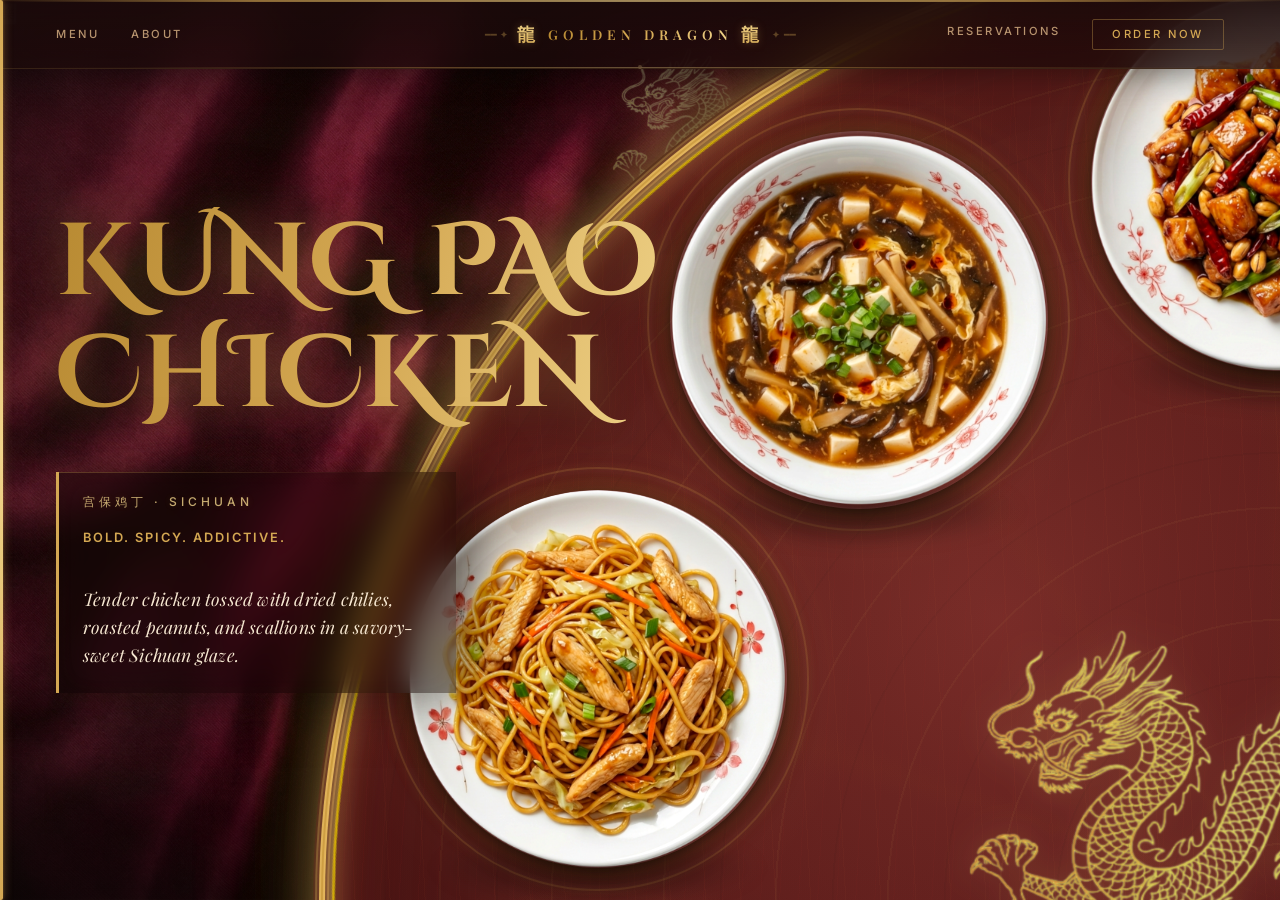
==== index.html @ b15ab214 "Add background music with mute/unmute toggle functionality" ====
<!DOCTYPE html>
<html lang="en">
<head>
  <meta charset="UTF-8">
  <meta name="viewport" content="width=device-width, initial-scale=1.0">
  <title>Golden Dragon — Chinese Restaurant</title>

  <!-- Google Fonts -->
  <link rel="preconnect" href="https://fonts.googleapis.com">
  <link rel="preconnect" href="https://fonts.gstatic.com" crossorigin>
  <link href="https://fonts.googleapis.com/css2?family=Playfair+Display:ital,wght@0,400;0,500;0,600;0,700;0,800;0,900;1,400&family=Inter:wght@300;400;500;600&family=Cinzel+Decorative:wght@400;700;900&display=swap" rel="stylesheet">

  <link rel="stylesheet" href="css/style.css">
</head>
<body>

  <!-- ======================== AMBIENT GOLD PARTICLES ======================== -->
  <div class="particles" aria-hidden="true">
    <span class="particle"></span>
    <span class="particle"></span>
    <span class="particle"></span>
    <span class="particle"></span>
    <span class="particle"></span>
    <span class="particle"></span>
    <span class="particle"></span>
    <span class="particle"></span>
    <span class="particle"></span>
    <span class="particle"></span>
    <span class="particle"></span>
    <span class="particle"></span>
    <span class="particle"></span>
    <span class="particle"></span>
    <span class="particle"></span>
    <span class="particle"></span>
    <span class="particle"></span>
    <span class="particle"></span>
    <span class="particle"></span>
    <span class="particle"></span>
  </div>

  <!-- ======================== CINEMATIC VIGNETTE ======================== -->
  <div class="vignette" aria-hidden="true"></div>

  <!-- ======================== SCROLL PROGRESS BAR ======================== -->
  <div class="scroll-progress" aria-hidden="true"></div>

  <!-- ======================== TOP NAVIGATION BAR ======================== -->
  <header class="topbar">
    <div class="topbar-top-accent" aria-hidden="true"></div>
    <nav class="topbar-inner">
      <div class="topbar-left">
        <a href="menu.html" class="topbar-link">MENU</a>
        <a href="about.html" class="topbar-link">ABOUT</a>
      </div>
      <a href="index.html" class="topbar-brand">
        <span class="brand-ornament" aria-hidden="true">━━ ✦</span>
        <span class="brand-icon">龍</span>
        <span class="brand-text">GOLDEN DRAGON</span>
        <span class="brand-icon">龍</span>
        <span class="brand-ornament" aria-hidden="true">✦ ━━</span>
      </a>
      <div class="topbar-right">
        <a href="reservations.html" class="topbar-link">RESERVATIONS</a>
        <a href="order.html" class="topbar-link topbar-link--cta">ORDER NOW</a>
      </div>
    </nav>
    <div class="topbar-line"></div>
  </header>

  <!-- ======================== FIXED TABLE — Bottom-Right Corner ======================== -->
  <!--
    Giant circular table anchored to the BOTTOM-RIGHT corner.
    Only ~1/4 (top-left quadrant) is visible.
    10 plates are placed at 36° intervals around the table.
    Table rotates continuously — each plate enters the visible
    quadrant in turn. Scroll adds extra rotation on top.
  -->
  <!-- ======================== DECORATIVE DRAGONS ======================== -->
  <!-- 
       Refined dragon placement to match the reference image:
       1. Top-Center: emerging from behind the table arc.
       2. Bottom-Left: decorative element near the bottom.
       3. Bottom-Right: large subtle dragon in the corner.
  -->
  <div class="dragon dragon-top-center" aria-hidden="true">
    <img src="images/dragon.png" alt="" class="dragon-img">
  </div>

  <div class="dragon dragon-bottom-left" aria-hidden="true">
    <img src="images/dragon.png" alt="" class="dragon-img">
  </div>
  
  <div class="dragon dragon-bottom-right" aria-hidden="true">
    <img src="images/dragon.png" alt="" class="dragon-img">
  </div>

  <div class="table-corner" aria-hidden="true">
    <!-- Ambient light on wood (Stationary layer) -->
    <div class="table-light"></div>

    <div class="wooden-table">

      <!-- 10 plates evenly spaced at 36° intervals -->
      <div class="plate plate-1"><img src="images/d1.png" alt="Kung Pao Chicken" class="plate-img"><div class="plate-shadow"></div></div>
      <div class="plate plate-2"><img src="images/d2.png" alt="Sweet and Sour Chicken" class="plate-img"><div class="plate-shadow"></div></div>
      <div class="plate plate-3"><img src="images/d3.png" alt="Beef with Broccoli" class="plate-img"><div class="plate-shadow"></div></div>
      <div class="plate plate-4"><img src="images/d4.png" alt="Mongolian Beef" class="plate-img"><div class="plate-shadow"></div></div>
      <div class="plate plate-5"><img src="images/d5.png" alt="Sweet and Sour Shrimp" class="plate-img"><div class="plate-shadow"></div></div>
      <div class="plate plate-6"><img src="images/d6.png" alt="Mapo Tofu" class="plate-img"><div class="plate-shadow"></div></div>
      <div class="plate plate-7"><img src="images/d7.png" alt="Yangzhou Fried Rice" class="plate-img"><div class="plate-shadow"></div></div>
      <div class="plate plate-8"><img src="images/d8.png" alt="Chicken Fried Rice" class="plate-img"><div class="plate-shadow"></div></div>
      <div class="plate plate-9"><img src="images/d9.png" alt="Chow Mein" class="plate-img"><div class="plate-shadow"></div></div>
      <div class="plate plate-10"><img src="images/d10.png" alt="Hot and Sour Soup" class="plate-img"><div class="plate-shadow"></div></div>

    </div>

    <!-- Steam Effect Overlay -->
    <div class="steam-container">
      <div class="steam-particle"></div>
      <div class="steam-particle"></div>
      <div class="steam-particle"></div>
      <div class="steam-particle"></div>
      <div class="steam-particle"></div>
      <div class="steam-particle"></div>
    </div>

    <!-- Ember sparks near the active dish -->
    <div class="ember-container" aria-hidden="true">
      <span class="ember"></span>
      <span class="ember"></span>
      <span class="ember"></span>
      <span class="ember"></span>
      <span class="ember"></span>
      <span class="ember"></span>
      <span class="ember"></span>
      <span class="ember"></span>
    </div>
  </div>

  <!-- ======================== SCROLL-DRIVE WRAPPER ======================== -->
  <!--
    This scrollable container drives the table rotation.
    We place the descriptions INSIDE each step and use sticky positioning
    so they stay naturally while that section is in view.
  -->
  <div class="scroll-drive">
    
    <!-- Step 1 -->
    <div class="scroll-step" id="step-1">
      <section class="desc-section">
        <h1 class="main-heading">KUNG PAO CHICKEN</h1>
        <article class="info-card">
          <div class="info-card-header">
            <span class="info-card-label">宫保鸡丁 · SICHUAN</span>
          </div>
          <div class="info-card-body">
            <p class="info-card-text"><strong>BOLD. SPICY. ADDICTIVE.</strong><br>Tender chicken tossed with dried chilies, roasted peanuts, and scallions in a savory-sweet Sichuan glaze.</p>
            
          </div>
        </article>
      </section>
    </div>

    <!-- Step 2 -->
    <div class="scroll-step" id="step-2">
      <section class="desc-section">
        <h1 class="main-heading">SWEET & SOUR CHICKEN</h1>
        <article class="info-card">
          <div class="info-card-header">
            <span class="info-card-label">糖醋鸡 · CLASSIC</span>
          </div>
          <div class="info-card-body">
            <p class="info-card-text"><strong>CRISPY MEETS TANGY.</strong><br>Golden fried chicken coated in glossy sweet-and-sour sauce with vibrant peppers and pineapple.</p>
            
          </div>
        </article>
      </section>
    </div>

    <!-- Step 3 -->
    <div class="scroll-step" id="step-3">
      <section class="desc-section">
        <h1 class="main-heading">BEEF WITH BROCCOLI</h1>
        <article class="info-card">
          <div class="info-card-header">
            <span class="info-card-label">西兰花牛肉 · FAVORITE</span>
          </div>
          <div class="info-card-body">
            <p class="info-card-text"><strong>SIMPLE. CLASSIC. POWERFUL.</strong><br>Juicy beef slices stir-fried with fresh broccoli in rich garlic soy sauce.</p>
            
          </div>
        </article>
      </section>
    </div>

    <!-- Step 4 -->
    <div class="scroll-step" id="step-4">
      <section class="desc-section">
        <h1 class="main-heading">MONGOLIAN<br>BEEF</h1>
        <article class="info-card">
          <div class="info-card-header">
            <span class="info-card-label">蒙古牛肉 · SAVORY</span>
          </div>
          <div class="info-card-body">
            <p class="info-card-text"><strong>SAVORY WITH A KICK.</strong><br>Tender beef seared with scallions in a bold, sweet soy glaze.</p>
            
          </div>
        </article>
      </section>
    </div>

    <!-- Step 5 -->
    <div class="scroll-step" id="step-5">
      <section class="desc-section">
        <h1 class="main-heading">SWEET & SOUR SHRIMP</h1>
        <article class="info-card">
          <div class="info-card-header">
            <span class="info-card-label">糖醋虾 · SEAFOOD</span>
          </div>
          <div class="info-card-body">
            <p class="info-card-text"><strong>CRISP. JUICY. VIBRANT.</strong><br>Lightly battered shrimp glazed in bright sweet-and-sour sauce with colorful vegetables.</p>
            
          </div>
        </article>
      </section>
    </div>

    <!-- Step 6 -->
    <div class="scroll-step" id="step-6">
      <section class="desc-section">
        <h1 class="main-heading">MAPO TOFU</h1>
        <article class="info-card">
          <div class="info-card-header">
            <span class="info-card-label">麻婆豆腐 · AUTHENTIC</span>
          </div>
          <div class="info-card-body">
            <p class="info-card-text"><strong>FIERY & AUTHENTIC.</strong><br>Silky tofu simmered in spicy chili-bean sauce with minced meat and Sichuan pepper heat.</p>
            
          </div>
        </article>
      </section>
    </div>

    <!-- Step 7 -->
    <div class="scroll-step" id="step-7">
      <section class="desc-section">
        <h1 class="main-heading">YANGZHOU FRIED RICE</h1>
        <article class="info-card">
          <div class="info-card-header">
            <span class="info-card-label">扬州炒饭 · SIGNATURE</span>
          </div>
          <div class="info-card-body">
            <p class="info-card-text"><strong>SIGNATURE CLASSIC.</strong><br>Fragrant rice stir-fried with shrimp, BBQ pork, egg, and fresh vegetables.</p>
            
          </div>
        </article>
      </section>
    </div>

    <!-- Step 8 -->
    <div class="scroll-step" id="step-8">
      <section class="desc-section">
        <h1 class="main-heading">CHICKEN FRIED RICE</h1>
        <article class="info-card">
          <div class="info-card-header">
            <span class="info-card-label">鸡肉炒饭 · COMFORT</span>
          </div>
          <div class="info-card-body">
            <p class="info-card-text"><strong>COMFORT IN EVERY BITE.</strong><br>Fluffy rice tossed with tender chicken, egg, and crisp vegetables.</p>
            
          </div>
        </article>
      </section>
    </div>

    <!-- Step 9 -->
    <div class="scroll-step" id="step-9">
      <section class="desc-section">
        <h1 class="main-heading">CHOW MEIN</h1>
        <article class="info-card">
          <div class="info-card-header">
            <span class="info-card-label">炒面 · NOODLES</span>
        </div>
        <div class="info-card-body">
          <p class="info-card-text"><strong>WOK-FIRED PERFECTION.</strong><br>Stir-fried noodles with savory sauce, fresh vegetables, and your choice of protein.</p>
          
        </div>
      </article>
      </section>
    </div>

    <!-- Step 10 -->
    <div class="scroll-step" id="step-10">
      <section class="desc-section">
        <h1 class="main-heading">HOT AND SOUR SOUP</h1>
        <article class="info-card">
          <div class="info-card-header">
            <span class="info-card-label">酸辣汤 · SOUP</span>
          </div>
          <div class="info-card-body">
            <p class="info-card-text"><strong>SPICY. TANGY. INVIGORATING.</strong><br>A bold blend of mushrooms, tofu, egg ribbons, and peppery heat in rich broth.</p>
            
          </div>
        </article>
      </section>
    </div>

  </div>

  <!-- ======================== LEFT CONTENT OVERLAY REMOVED (Moved inside steps) ======================== -->
  <!-- Old content-overlay was here -->

  <!-- Scroll indicator REMOVED -->

  <!-- ======================== BACKGROUND MUSIC ======================== -->
  <audio id="bg-music" src="music/bg.mp3" autoplay loop></audio>

  <!-- Mute / Unmute toggle button -->
  <button id="music-toggle" class="music-toggle" aria-label="Mute background music" title="Toggle Music">
    <span class="music-icon music-icon--on">樂</span>
    <span class="music-icon music-icon--off" style="display:none;">靜</span>
  </button>

  <script>
    (function () {
      const audio = document.getElementById('bg-music');
      const btn   = document.getElementById('music-toggle');
      const iconOn  = btn.querySelector('.music-icon--on');
      const iconOff = btn.querySelector('.music-icon--off');

      /* Respect saved preference */
      if (localStorage.getItem('bgMusicMuted') === 'true') {
        audio.muted = true;
        btn.classList.add('muted');
        iconOn.style.display  = 'none';
        iconOff.style.display = 'inline';
      }

      btn.addEventListener('click', function () {
        audio.muted = !audio.muted;
        btn.classList.toggle('muted', audio.muted);
        iconOn.style.display  = audio.muted ? 'none'   : 'inline';
        iconOff.style.display = audio.muted ? 'inline' : 'none';
        localStorage.setItem('bgMusicMuted', audio.muted);
      });

      /* Autoplay may be blocked — start on first interaction */
      document.addEventListener('click', function resumeAudio() {
        if (audio.paused) audio.play();
        document.removeEventListener('click', resumeAudio);
      }, { once: true });
    })();
  </script>

</body>
</html>
---- css/style.css ----
/* ==========================================================================
   GOLDEN DRAGON — Chinese Restaurant Corner-Table Layout
   
   CONCEPT:
   - Giant lazy susan circle anchored to BOTTOM-RIGHT corner, 1/4 visible.
   - 10 plates at 36° intervals around the table centre.
   - Only the plate in the top-left quadrant is visible; rest is clipped.
   - Table rotates SMOOTHLY & CONTINUOUSLY (never stops) + scroll adds more.
   - Left side shows matching dish description that cross-fades per plate.
   - Pure CSS: keyframe + scroll-driven animations, no JavaScript.
   ========================================================================== */

/* ======================== CUSTOM PROPERTIES ======================== */
:root {
  --clr-bg:           #1A0A0A;
  --clr-bg-alt:       #2A1215;
  --clr-text:         #F5E6D0;
  --clr-text-muted:   #B8946F;
  --clr-border:       #8B4513;
  --clr-white:        #FFF8F0;
  --clr-black:        #0A0505;
  --clr-red:          #C41E1E;
  --clr-red-dark:     #8B1A1A;
  --clr-gold:         #D4A853;
  --clr-gold-light:   #F0D48A;
  --clr-ember:        #FF6B35;

  --ff-heading: 'Playfair Display', Georgia, serif;
  --ff-body:    'Inter', -apple-system, sans-serif;

  --ease: cubic-bezier(0.22, 1, 0.36, 1);
  --ease-bounce: cubic-bezier(0.34, 1.56, 0.64, 1);

  /* Reduce table size slightly from previous huge value, but keep it large enough for single dish focus */
  --table-size: 210vmin; 
}

/* ======================== RESET ======================== */
*, *::before, *::after {
  margin: 0;
  padding: 0;
  box-sizing: border-box;
}

html {
  font-size: 16px;
  /* Define timeline scope on root so siblings can share it */
  timeline-scope: --main-scroll;
}

body {
  font-family: var(--ff-body);
  /* Dark wood like texture with bg.png */
  background-color: var(--clr-bg);
  background-image: 
    radial-gradient(circle at 80% 80%, rgba(61, 16, 16, 0.4), transparent 60%),
    radial-gradient(circle at 20% 30%, rgba(212, 168, 83, 0.03), transparent 50%),
    url('../images/bg.png');
  background-size: auto, auto, cover;
  background-position: center;
  background-repeat: no-repeat, no-repeat, no-repeat;
    
  color: var(--clr-text);
  line-height: 1.5;
  overflow: hidden; /* Body no longer scrolls */
  height: 100vh;
}

a { text-decoration: none; color: inherit; }

/* ==========================================================================
   SCROLL-DRIVE WRAPPER
   
   Creates scrollable height that drives the scroll-spin layer.
   This becomes the scroll container.
   ========================================================================== */

.scroll-drive {
  position: absolute;
  top: 0;
  left: 0;
  width: 100%;
  height: 100vh;
  overflow-y: scroll;
  scroll-snap-type: y mandatory;
  /* Make sure this is on top so we can scroll it */
  z-index: 500; 
  scroll-timeline: --main-scroll block;
}

/* ==========================================================================
   TOP NAVIGATION BAR
   ========================================================================== */

.topbar {
  position: fixed;
  top: 0;
  left: 0;
  width: 100%;
  z-index: 1000;
  background: 
    linear-gradient(180deg, rgba(26, 10, 10, 0.92) 0%, rgba(26, 10, 10, 0.78) 100%);
  backdrop-filter: blur(24px) saturate(1.5);
  -webkit-backdrop-filter: blur(24px) saturate(1.5);
  border-bottom: 1px solid rgba(212, 168, 83, 0.15);
  transition: all 0.4s var(--ease);
  box-shadow: 
    0 4px 30px rgba(0, 0, 0, 0.4),
    0 1px 0 rgba(212, 168, 83, 0.08) inset;
}

/* Gold accent line at the very top of the page */
.topbar-top-accent {
  width: 100%;
  height: 2px;
  background: linear-gradient(
    90deg, 
    transparent 0%, 
    var(--clr-gold) 20%, 
    var(--clr-gold-light) 50%, 
    var(--clr-gold) 80%, 
    transparent 100%
  );
  opacity: 0.6;
}

.topbar-inner {
  display: flex;
  align-items: center;
  justify-content: space-between;
  padding: 1rem 3.5rem;
  max-width: 1600px;
  margin: 0 auto;
}

.topbar-left,
.topbar-right {
  display: flex;
  gap: 2rem;
  flex: 1;
}

.topbar-right {
  justify-content: flex-end;
}

.topbar-link {
  font-size: 0.7rem;
  font-weight: 500;
  letter-spacing: 2.5px;
  text-transform: uppercase;
  color: var(--clr-text-muted);
  transition: all 0.35s var(--ease);
  position: relative;
  padding: 0.3rem 0;
}

.topbar-link::after {
  content: '';
  position: absolute;
  bottom: -2px;
  left: 50%;
  transform: translateX(-50%);
  width: 0;
  height: 1px;
  background: linear-gradient(90deg, transparent, var(--clr-gold-light), transparent);
  transition: width 0.4s var(--ease);
}

.topbar-link:hover::after {
  width: 120%;
}

.topbar-link:hover {
  color: var(--clr-gold-light);
  text-shadow: 0 0 15px rgba(212, 168, 83, 0.35);
}

.topbar-link--cta {
  padding: 0.4rem 1.2rem;
  border: 1px solid rgba(212, 168, 83, 0.35);
  border-radius: 2px;
  color: var(--clr-gold);
  transition: all 0.35s var(--ease);
  position: relative;
  overflow: hidden;
}

/* CTA shimmer sweep */
.topbar-link--cta::before {
  content: '';
  position: absolute;
  top: 0;
  left: -100%;
  width: 100%;
  height: 100%;
  background: linear-gradient(90deg, transparent, rgba(212, 168, 83, 0.12), transparent);
  transition: left 0.5s var(--ease);
}

.topbar-link--cta:hover::before {
  left: 100%;
}

.topbar-link--cta::after {
  display: none;
}

.topbar-link--cta:hover {
  background: rgba(212, 168, 83, 0.08);
  border-color: var(--clr-gold);
  box-shadow: 
    0 0 20px rgba(212, 168, 83, 0.12),
    inset 0 0 15px rgba(212, 168, 83, 0.05);
  color: var(--clr-gold-light);
  text-shadow: 0 0 10px rgba(212, 168, 83, 0.3);
}

.topbar-brand {
  font-family: var(--ff-heading);
  font-size: 0.85rem;
  font-weight: 600;
  letter-spacing: 5px;
  text-transform: uppercase;
  white-space: nowrap;
  display: flex;
  align-items: center;
  gap: 0.5rem;
  transition: all 0.4s var(--ease);
  position: relative;
  padding: 0.2rem 0;
}

.brand-text {
  background: linear-gradient(
    to right,
    #B88A32 0%,
    #D4A853 25%,
    #F0D48A 50%,
    #D4A853 75%,
    #B88A32 100%
  );
  background-size: 200% 100%;
  -webkit-background-clip: text;
  background-clip: text;
  color: transparent;
  animation: brandTextShimmer 8s ease-in-out infinite;
}

@keyframes brandTextShimmer {
  0%, 100% { background-position: 0% center; }
  50% { background-position: 200% center; }
}

.topbar-brand:hover .brand-text {
  filter: drop-shadow(0 0 12px rgba(212, 168, 83, 0.5));
}

.brand-ornament {
  font-size: 0.55rem;
  color: var(--clr-gold);
  opacity: 0.35;
  letter-spacing: 1px;
  transition: opacity 0.4s var(--ease);
}

.topbar-brand:hover .brand-ornament {
  opacity: 0.65;
}

.brand-icon {
  font-size: 1.1rem;
  background: linear-gradient(180deg, var(--clr-gold-light), var(--clr-gold));
  -webkit-background-clip: text;
  background-clip: text;
  color: transparent;
  animation: brandPulse 4s ease-in-out infinite;
  filter: drop-shadow(0 0 4px rgba(212, 168, 83, 0.3));
}

.brand-icon:last-child {
  animation-delay: 2s;
}

@keyframes brandPulse {
  0%, 100% { opacity: 0.5; transform: scale(1); filter: drop-shadow(0 0 4px rgba(212, 168, 83, 0.2)); }
  50% { opacity: 1; transform: scale(1.15); filter: drop-shadow(0 0 10px rgba(212, 168, 83, 0.6)); }
}

.topbar-line {
  width: 100%;
  height: 1px;
  background: linear-gradient(
    90deg, 
    transparent 0%, 
    rgba(212, 168, 83, 0.1) 10%,
    var(--clr-gold) 35%, 
    var(--clr-gold-light) 50%, 
    var(--clr-gold) 65%, 
    rgba(212, 168, 83, 0.1) 90%,
    transparent 100%
  );
  opacity: 0.35;
  position: relative;
  animation: lineShimmer 5s ease-in-out infinite;
}

/* Glowing dot at center of line */
.topbar-line::after {
  content: '';
  position: absolute;
  top: 50%;
  left: 50%;
  transform: translate(-50%, -50%);
  width: 4px;
  height: 4px;
  border-radius: 50%;
  background: var(--clr-gold-light);
  box-shadow: 0 0 8px var(--clr-gold), 0 0 16px rgba(212, 168, 83, 0.4);
  opacity: 0.7;
  animation: dotPulse 3s ease-in-out infinite;
}

@keyframes dotPulse {
  0%, 100% { opacity: 0.4; transform: translate(-50%, -50%) scale(0.8); }
  50% { opacity: 0.9; transform: translate(-50%, -50%) scale(1.2); }
}

@keyframes lineShimmer {
  0%, 100% { opacity: 0.25; }
  50% { opacity: 0.5; }
}

.scroll-step {
  height: 100vh;
  scroll-snap-align: start;
  position: relative;
  display: flex;
  align-items: center;
  padding-left: 3.5rem;
}

/* 
   We removed the specific timeline names here because we are using view() 
   on the .desc-section elements which are now direct children.
*/

/* ==========================================================================
   FIXED TABLE — Bottom-Right Corner (1/4 Visible)
   ========================================================================== */

.table-corner {
  position: fixed;
  inset: 0;
  overflow: hidden;
  z-index: 100;
  pointer-events: none;
  /* Removed mask to ensure visibility while debugging/adjusting */
  /* mask-image: ... */
}

/* --- The wooden table circle --- */
.wooden-table {
  position: absolute;
  bottom: calc(var(--table-size) / -2);
  right: calc(var(--table-size) / -2);
  width: var(--table-size);
  height: var(--table-size);
  border-radius: 50%;
  transform-origin: center center;

  /* Luxurious Chinese rosewood with richer layered grain */
  background:
    /* Fine silk-like sheen highlight */
    radial-gradient(
      ellipse at 30% 30%,
      rgba(255, 200, 120, 0.06) 0%,
      transparent 50%
    ),
    /* Subtle concentric ring grooves (lazy susan rings) */
    repeating-radial-gradient(
      circle at 50% 50%,
      transparent 0px, transparent 55px,
      rgba(212, 168, 83, 0.04) 55px, rgba(212, 168, 83, 0.06) 57px,
      transparent 57px, transparent 110px,
      rgba(0,0,0,0.03) 110px, rgba(0,0,0,0.05) 112px
    ),
    /* Chinese carved decorative pattern (simulated with conic gradient) */
    conic-gradient(
      from 0deg at 50% 50%,
      rgba(139, 69, 19, 0.04) 0deg,
      transparent 3deg,
      transparent 33deg,
      rgba(139, 69, 19, 0.04) 36deg,
      transparent 39deg,
      transparent 69deg,
      rgba(139, 69, 19, 0.04) 72deg,
      transparent 75deg,
      transparent 105deg,
      rgba(139, 69, 19, 0.04) 108deg,
      transparent 111deg,
      transparent 141deg,
      rgba(139, 69, 19, 0.04) 144deg,
      transparent 147deg,
      transparent 177deg,
      rgba(139, 69, 19, 0.04) 180deg,
      transparent 183deg,
      transparent 213deg,
      rgba(139, 69, 19, 0.04) 216deg,
      transparent 219deg,
      transparent 249deg,
      rgba(139, 69, 19, 0.04) 252deg,
      transparent 255deg,
      transparent 285deg,
      rgba(139, 69, 19, 0.04) 288deg,
      transparent 291deg,
      transparent 321deg,
      rgba(139, 69, 19, 0.04) 324deg,
      transparent 327deg,
      transparent 357deg,
      rgba(139, 69, 19, 0.04) 360deg
    ),
    /* Primary wood grain — fine lines */
    repeating-linear-gradient(
      93deg,
      transparent 0px, transparent 18px,
      rgba(139,30,30,0.07) 18px, rgba(139,30,30,0.07) 19px
    ),
    /* Secondary wood grain — wider spacing */
    repeating-linear-gradient(
      87deg,
      transparent 0px, transparent 34px,
      rgba(180,80,40,0.05) 34px, rgba(180,80,40,0.05) 35px
    ),
    /* Deep radial rosewood gradient */
    radial-gradient(
      ellipse at 35% 35%,
      #722424 0%,
      #651E1E 10%,
      #5C1A1A 20%,
      #4D1515 35%,
      #3D1010 50%,
      #2E0C0C 65%,
      #220909 80%,
      #180606 92%,
      #120404 100%
    );

  box-shadow:
    /* Inner wood depth */
    inset 0 0 120px rgba(139,30,30,0.35),
    inset 0 0 300px rgba(0,0,0,0.25),
    /* Ornate multi-ring golden rim */
    0 0 0 6px #2E0C0C,
    0 0 0 8px rgba(212, 168, 83, 0.3),
    0 0 0 10px #3D1010,
    0 0 0 12px #D4A853,
    0 0 0 14px #B88A32,
    0 0 0 16px #D4A853,
    0 0 0 18px #3D1010,
    0 0 0 20px rgba(212, 168, 83, 0.3),
    0 0 0 22px #2E0C0C,
    /* Dramatic drop shadow */
    -30px -30px 80px rgba(0,0,0,0.6),
    -10px -10px 40px rgba(0,0,0,0.4),
    /* Outer golden aura — multi-layered */
    0 0 50px rgba(212, 168, 83, 0.5),
    0 0 100px rgba(212, 168, 83, 0.3),
    0 0 160px rgba(212, 168, 83, 0.15),
    0 0 250px rgba(212, 168, 83, 0.06);

  animation: scrollSpin linear both;
  animation-timeline: --main-scroll;
}

/* 
   The plates are placed starting at 0deg (top). 
   The viewport's visible area (top-left of table) corresponds roughly to the 
   NW quadrant, around -45deg or 315deg?
   
   Actually, the table is centered at bottom-right of screen.
   0deg (top) points UP from bottom-right -> along the right edge of screen.
   270deg (left) points LEFT from bottom-right -> along the bottom edge of screen.
   
   To see a dish in the "middle" of the screen (diagonal from bottom-right), 
   it needs to be at roughly -45 degrees (315 degrees).
   
   Plate 1 starts at 0deg (Top).
   To bring Plate 1 to visible area (-45deg), we need to rotate table by -45deg initially?
   
   Let's adjust the Keyframes to align the FIRST dish correctly at scroll 0.
   At Scroll 0, we want Plate 1 visible.
   Plate 1 is at 0deg (relative to table).
   Table needs to rotate so 0deg moves to ~315deg (-45deg).
   So rotation start should be -45deg.
   
   Then for Plate 2 (at 36deg) to be visible, we rotate another -36deg.
   Total rotation needs to shift by 36deg per step.
   
   Let's try changing the start/end rotation.
*/
/* 
   We have 10 steps. Total scrollable height is 1000vh (10 * 100vh).
   The scrollable distance (scrollHeight - clientHeight) is 900vh.
   Step 1 (0vh) -> 0% progress.
   Step 10 (900vh) -> 100% progress.
   
   Rotation covers exactly -360deg (one full circle).
   Range: -60deg to -420deg.
   
   At 0% (Step 1): -60deg (Shows Plate 1 at 0deg on table).
   At 100% (Step 10): -420deg (Shows Plate 10? No wait).
   
   Let's check the interval.
   Interval per step is 1/9 of total rotation = 360/9 = 40 degrees.
   BUT our plates are spaced at 36 degrees (360 / 10).
   The scroll logic (9 intervals) does not match the plate count (10 plates / 9 intervals ? No, 10 plates means 9 intervals between them? No).
   
   If we have 10 plates:
   Plate 1 -> Plate 2 is 36 deg.
   Plate 1 -> Plate 10 is 9 * 36 = 324 deg.
   
   So from Step 1 to Step 10, we want to rotate 324 degrees, NOT 360 degrees.
   If we rotate 360 degrees, we end up back at Plate 1 (or specific step alignment breaks).
   
   Wait, is Step 10 the LAST item?
   Yes.
   So at Step 10, we want to see Plate 10.
   Plate 1 is at 0deg.
   Plate 10 is at 324deg.
   
   Rotation needed for Plate 1: -60deg.
   Rotation needed for Plate 10: 
     Plate 10 is at 324deg (or -36deg).
     To bring 324deg to the "visible spot" (which corresponds to 0deg at -60 rotation, i.e. position -60),
     we need to rotate roughly: -60 - 324 = -384deg?
     
   Let's calculate: Visual alignment angle V = -60.
   Plate angle P.
   Required Table Rotation R = V - P.
   
   Step 1: P=0. R = -60 - 0 = -60. Correct.
   Step 10: P=324. R = -60 - 324 = -384.
   
   So the animation should go from -60deg to -384deg.
   Total delta = -324deg.
   
   This matches the scroll delta (0% to 100%) which covers 9 steps (Step 1 to Step 10).
   9 * 36 = 324.
   Perfect!
   
   So the "to" value should be -384deg, NOT -420deg.
*/
@keyframes scrollSpin {
  from { transform: rotate(-45deg); }
  to   { transform: rotate(-369deg); } 
}

/* Ambient warm red/gold light on the wood */
.table-light {
  position: absolute;
  bottom: calc(var(--table-size) / -2 - 2px); 
  right: calc(var(--table-size) / -2 - 2px);
  width: calc(var(--table-size) + 4px);
  height: calc(var(--table-size) + 4px);
  
  border-radius: 50%;
  pointer-events: none;
  z-index: 150;
  
  box-shadow: 
    -6px -6px 60px rgba(255, 200, 100, 0.5),
    -3px -3px 25px rgba(255, 220, 130, 0.35),
    inset 3px 3px 30px rgba(255, 200, 100, 0.2);
              
  border: 1px solid rgba(255, 215, 0, 0.5);
  animation: tableLightPulse 6s ease-in-out infinite;
}

@keyframes tableLightPulse {
  0%, 100% { 
    box-shadow: 
      -6px -6px 60px rgba(255, 200, 100, 0.45),
      -3px -3px 25px rgba(255, 220, 130, 0.3),
      inset 3px 3px 30px rgba(255, 200, 100, 0.15);
  }
  50% { 
    box-shadow: 
      -8px -8px 80px rgba(255, 200, 100, 0.6),
      -4px -4px 35px rgba(255, 220, 130, 0.45),
      inset 4px 4px 40px rgba(255, 200, 100, 0.25);
  }
}

/* Add an extra glow layer specifically for the top-left arc */
.table-light::before {
  content: '';
  position: absolute;
  inset: -10px;
  border-radius: 50%;
  /* Gradient border effectively */
  padding: 2px; 
  background: conic-gradient(
    from 270deg,
    transparent 0deg,
    rgba(255, 223, 128, 0.8) 40deg,
    rgba(255, 250, 200, 1) 90deg, 
    rgba(255, 223, 128, 0.8) 140deg,
    transparent 180deg
  );
  -webkit-mask: 
     linear-gradient(#fff 0 0) content-box, 
     linear-gradient(#fff 0 0);
  -webkit-mask-composite: xor;
  mask-composite: exclude;
  
  /* Rotate so the highlight is on top-left edge */
  /* We need a transform to place the conic gradient correctly? 
     Or just use radial gradient border tricks.
     Actually simple box shadow or border-image is easier on a circle.
  */
  display: none; /* Let's try a simpler pseudo-element approach below */
}

/* The sharp golden boundary line */
.table-light::after {
  content: '';
  position: absolute;
  inset: -2px;
  border-radius: 50%;
  
  /* Visible gold arc on top-left quadrant */
  border: 3px solid rgba(255, 215, 0, 0.55); 
  border-bottom-color: transparent;
  border-right-color: transparent;
  
  /* Intense glow on the golden arc */
  filter: drop-shadow(0 0 10px rgba(255, 230, 150, 0.9))
          drop-shadow(0 0 25px rgba(255, 200, 100, 0.4));
  
  transform: rotate(-15deg);
  animation: arcGlow 5s ease-in-out infinite;
}

@keyframes arcGlow {
  0%, 100% { 
    filter: drop-shadow(0 0 8px rgba(255, 230, 150, 0.8)) 
            drop-shadow(0 0 20px rgba(255, 200, 100, 0.3));
    border-top-color: rgba(255, 215, 0, 0.5);
    border-left-color: rgba(255, 215, 0, 0.5);
  }
  50% { 
    filter: drop-shadow(0 0 14px rgba(255, 230, 150, 1)) 
            drop-shadow(0 0 35px rgba(255, 200, 100, 0.5));
    border-top-color: rgba(255, 225, 50, 0.7);
    border-left-color: rgba(255, 225, 50, 0.7);
  }
}

/* ==========================================================================
   PLATES — 10 Dishes at 36° Intervals Around the Table
   
   Each plate is placed at distance ~33% from centre, at angles:
   Plate 1:   0° (top)        Plate 6: 180° (bottom)
   Plate 2:  36°              Plate 7: 216°
   Plate 3:  72°              Plate 8: 252°
   Plate 4: 108°              Plate 9: 288°
   Plate 5: 144°              Plate 10: 324°
   
   Using top/left % from centre (50%,50%) with radius ~33%:
   x = 50 + 33*sin(angle),  y = 50 - 33*cos(angle)
   Plate starts in top-left quadrant (visible).
   ========================================================================== */

.plate {
  position: absolute;
  width: 20%; 
  aspect-ratio: 1;
  border-radius: 50%;
  z-index: 5;
  overflow: visible;
}

/* Porcelain rim ring around each plate */
.plate::before {
  content: '';
  position: absolute;
  inset: -6%;
  border-radius: 50%;
  border: 2px solid rgba(212, 168, 83, 0.2);
  box-shadow:
    inset 0 0 10px rgba(200, 180, 150, 0.1),
    0 0 12px rgba(212, 168, 83, 0.08);
  pointer-events: none;
  z-index: -1;
}

/* Warm spotlight glow behind the plate */
.plate::after {
  content: '';
  position: absolute;
  inset: -20%;
  border-radius: 50%;
  background: radial-gradient(
    circle,
    rgba(255, 200, 100, 0.08) 0%,
    rgba(255, 180, 80, 0.04) 40%,
    transparent 70%
  );
  pointer-events: none;
  z-index: -2;
}

/* 
   We want ONLY the top-left-most dish to be visible.
   With 36 degree separation (360/10), we need to ensure the "visible zone" 
   (the viewport corner) only encompasses ~30 degrees of arc.
   
   Original positions were at radius ~38% from center.
   If table size is 220vmin, radius is 110vmin.
   Viewport is ~100vmin. 
   Distance from corner to plate needs to be manageable.
   
   Previous logic: 
   Radius ~33-38%.
   Let's keep the relative positions the same for now as they are calculated 
   for a circle. The larger --table-size will push them further out.
*/

/* 10 positions around the circle at 36° intervals, radius 38% from centre */
/* R = 38% (Increased gap) */
/* Plate 1: 0° */
.plate-1  { top: 12.0%; left: 50.0%; transform: translate(-50%, -50%); }
/* Plate 2: 36° */
.plate-2  { top: 19.3%; left: 72.3%; transform: translate(-50%, -50%); }
/* Plate 3: 72° */
.plate-3  { top: 38.3%; left: 86.1%; transform: translate(-50%, -50%); }
/* Plate 4: 108° */
.plate-4  { top: 61.7%; left: 86.1%; transform: translate(-50%, -50%); }
/* Plate 5: 144° */
.plate-5  { top: 80.7%; left: 72.3%; transform: translate(-50%, -50%); }
/* Plate 6: 180° */
.plate-6  { top: 88.0%; left: 50.0%; transform: translate(-50%, -50%); }
/* Plate 7: 216° */
.plate-7  { top: 80.7%; left: 27.7%; transform: translate(-50%, -50%); }
/* Plate 8: 252° */
.plate-8  { top: 61.7%; left: 13.9%; transform: translate(-50%, -50%); }
/* Plate 9: 288° */
.plate-9  { top: 38.3%; left: 13.9%; transform: translate(-50%, -50%); }
/* Plate 10: 324° */
.plate-10 { top: 19.3%; left: 27.7%; transform: translate(-50%, -50%); }

/* --- Dish photo inside plate --- */
/* (Enhanced .plate-img styles at bottom of file) */

@keyframes counterRotate {
  from { transform: rotate(45deg); }
  to   { transform: rotate(369deg); } 
}

/* --- Blue & white porcelain Chinese plate --- */
/* (plate rim now part of the image; kept for fallback) */

/* --- Plate drop-shadow on wood --- */
.plate-shadow {
  position: absolute;
  bottom: -10%;
  left: 6%;
  width: 88%;
  height: 20%;
  border-radius: 50%;
  background: radial-gradient(
    ellipse,
    rgba(0, 0, 0, 0.4) 0%,
    rgba(0, 0, 0, 0.2) 40%,
    transparent 70%
  );
  filter: blur(8px);
  z-index: -1;
}

/* ==========================================================================
   LEFT-SIDE CONTENT OVERLAY (Now inline within steps)
   ========================================================================== */

/* Old content-overlay container is removed, but we style desc-section similarly */
/* (Enhanced .desc-section styles at bottom of file) */


/* ======================== HEADING ======================== */
.main-heading {
  /* Use 'Cinzel Decorative' for a powerful, classical, and "cool" look.
     This gives it a high-end, fantasy/epicurean feel, suitable for a "Golden Dragon". */
  font-family: 'Cinzel Decorative', 'Chinese Shangai', serif;
  font-size: clamp(3.5rem, 8vw, 7.5rem);
  font-weight: 700; 
  line-height: 1.1;
  letter-spacing: 2px;
  text-transform: uppercase;
  margin-bottom: 2.5rem;
  max-width: 65vw;
  
  /* Gold Gradient & Glow Effect */
  color: var(--clr-gold); /* Fallback */
  background: linear-gradient(
    105deg,
    #B88A32 0%,
    #D4A853 20%,
    #F0D48A 40%,
    #FFE8B0 50%,
    #F0D48A 60%,
    #D4A853 80%,
    #B88A32 100%
  );
  background-size: 200% 100%;
  -webkit-background-clip: text;
  background-clip: text;
  color: transparent;
  filter: drop-shadow(0 0 20px rgba(212, 168, 83, 0.35))
          drop-shadow(0 4px 30px rgba(0, 0, 0, 0.5));
  animation: headingShimmer 6s ease-in-out infinite;
}

@keyframes headingShimmer {
  0%, 100% { background-position: 200% center; }
  50% { background-position: -200% center; }
}

/* ==========================================================================
   INFO CARD — Thin-bordered description panel
   ========================================================================== */

.info-card {
  background: rgba(10, 5, 5, 0.5);
  border: none;
  border-left: 3px solid var(--clr-gold);
  max-width: 400px;
  backdrop-filter: blur(16px) saturate(1.2);
  -webkit-backdrop-filter: blur(16px) saturate(1.2);
  padding: 0.5rem;
  box-shadow: 
    20px 0 50px rgba(0,0,0,0.5),
    0 0 40px rgba(212, 168, 83, 0.05),
    inset 0 0 30px rgba(212, 168, 83, 0.02);
  position: relative;
  overflow: hidden;
  transition: all 0.5s var(--ease);
}

/* Animated shine sweep across the card */
.info-card::before {
  content: '';
  position: absolute;
  top: 0;
  left: -100%;
  width: 100%;
  height: 100%;
  background: linear-gradient(
    90deg,
    transparent,
    rgba(212, 168, 83, 0.04),
    rgba(212, 168, 83, 0.08),
    rgba(212, 168, 83, 0.04),
    transparent
  );
  animation: cardShineSweep 8s ease-in-out infinite;
  pointer-events: none;
}

@keyframes cardShineSweep {
  0%, 100% { left: -100%; }
  50% { left: 100%; }
}

/* Subtle top border glow */
.info-card::after {
  content: '';
  position: absolute;
  top: 0;
  left: 0;
  right: 0;
  height: 1px;
  background: linear-gradient(90deg, var(--clr-gold), transparent 80%);
  opacity: 0.3;
}

.info-card-header {
  padding: 0.5rem 1rem;
  border-bottom: none;
}

.info-card-label {
  font-size: 0.75rem;
  font-weight: 500;
  letter-spacing: 4px;
  text-transform: uppercase;
  color: var(--clr-gold-light);
  opacity: 0.8;
  text-shadow: 0 0 8px rgba(212, 168, 83, 0.2);
}

.info-card-body {
  padding: 0.5rem 1rem 1rem 1rem;
}

.info-card-text {
  font-family: var(--ff-heading);
  font-size: 1.1rem;
  font-style: italic;
  font-weight: 400;
  line-height: 1.6;
  color: var(--clr-text);
  letter-spacing: 0.2px;
  margin-bottom: 0;
}

.info-card-text strong {
  font-family: var(--ff-body);
  font-style: normal;
  font-size: 0.8rem;
  font-weight: 600;
  letter-spacing: 2px;
  display: block;
  margin-bottom: 0.5rem;
  color: var(--clr-gold);
  text-transform: uppercase;
}

.info-card-hint {
  font-size: 0.68rem;
  font-weight: 400;
  letter-spacing: 1px;
  color: var(--clr-text-muted);
}

/* ==========================================================================
   SCROLL INDICATOR — bottom-centre
   ========================================================================== */

.scroll-arrow {
  position: fixed;
  bottom: 2rem;
  left: 25%;
  transform: translateX(-50%);
  z-index: 300;
  display: flex;
  flex-direction: column;
  align-items: center;
  gap: 0.2rem;
  color: var(--clr-text);
  animation: arrowBounce 2.5s var(--ease) infinite;
}

.scroll-arrow span {
  font-size: 1.2rem;
}

.scroll-arrow small {
  font-size: 0.6rem;
  letter-spacing: 2px;
  text-transform: uppercase;
}

@keyframes arrowBounce {
  0%, 100% { transform: translateX(-50%) translateY(0); opacity: 0.5; }
  50%      { transform: translateX(-50%) translateY(5px); opacity: 1; }
}

/* ==========================================================================
   RESPONSIVE
   ========================================================================== */

@media (max-width: 1024px) {
  :root {
    --table-size: 130vmin;
  }

  .content-overlay {
    width: 55%;
  }
}

@media (max-width: 768px) {
  :root {
    --table-size: 160vmin;
  }

  .topbar-inner {
    padding: 0.8rem 1.5rem;
    flex-wrap: wrap;
    gap: 0.4rem;
  }

  .topbar-brand {
    order: -1;
    width: 100%;
    text-align: center;
    font-size: 0.7rem;
    padding-bottom: 0.4rem;
  }

  .content-overlay {
    width: 65%;
    padding-left: 1.5rem;
    padding-right: 1rem;
    padding-top: 5rem;
  }

  .desc-section {
    left: 1.5rem;
    right: 1rem;
    top: 5rem;
  }

  .main-heading {
    font-size: clamp(2.5rem, 12vw, 4.5rem);
    margin-bottom: 1.5rem;
  }

  .info-card {
    max-width: 100%;
    background: rgba(26, 10, 10, 0.92);
    backdrop-filter: blur(8px);
    -webkit-backdrop-filter: blur(8px);
  }

  .scroll-arrow {
    left: 35%;
  }
}

@media (max-width: 480px) {
  :root {
    --table-size: 200vmin;
  }

  .content-overlay {
    width: 75%;
    padding-left: 1.2rem;
    padding-top: 4.5rem;
  }

  .desc-section {
    left: 1.2rem;
    right: 0.8rem;
    top: 4.5rem;
  }

  .main-heading {
    font-size: 2.4rem;
    margin-bottom: 1rem;
  }

  .topbar-left, .topbar-right {
    gap: 1rem;
  }

  .topbar-link {
    font-size: 0.58rem;
    letter-spacing: 1.5px;
  }
}

/* ==========================================================================
   PRINT
   ========================================================================== */
@media print {
  .table-corner, .topbar, .scroll-arrow { display: none; }
  .content-overlay { position: static; width: 100%; }
  .desc-section { position: static; opacity: 1 !important; transform: none !important; animation: none !important; margin-bottom: 3rem; }
  .scroll-drive { display: none; }
  .wooden-table { animation: none !important; }
  body { overflow: visible; height: auto; }
}

/* ======================== STEAM EFFECT ======================== */

.steam-container {
  position: fixed;
  /* 
     With table at bottom: -105vmin, right: -105vmin
     And active dish at radius 80vmin angle -45deg (Top-Left from center).
     The dish is "in" from the corner by about 56vmin.
     So position should be roughly -105 + 56 = -49vmin from edges.
     Let's use -45vmin to be safe and centre it.
  */
  right: -45vmin; 
  bottom: -45vmin;
  width: 40vmin;
  height: 40vmin;
  pointer-events: none;
  z-index: 200;
  display: flex;
  justify-content: center;
  align-items: center;
  /* Uncomment to debug position */
  /* border: 1px dashed chartreuse; */
}

/* 
   Each particle is a blurry wisp moving up.
   We have 4 particles offset slightly.
*/
.steam-particle {
  position: absolute;
  width: 60%;
  height: 60%;
  border-radius: 50%;
  background: radial-gradient(
    circle, 
    rgba(255,255,255,0.45) 0%, 
    rgba(255,240,220,0.2) 30%,
    rgba(255,255,255,0) 60%
  );
  filter: blur(22px);
  opacity: 0;
  animation: steamRise 4s infinite ease-out;
}

.steam-particle:nth-child(1) { animation-delay: 0s; transform: translate(-10%, 10%); width: 50%; height: 50%; }
.steam-particle:nth-child(2) { animation-delay: 1.5s; transform: translate(15%, -5%); width: 70%; height: 70%; }
.steam-particle:nth-child(3) { animation-delay: 2.8s; transform: translate(0, 5%); width: 40%; height: 40%; }
.steam-particle:nth-child(4) { animation-delay: 0.5s; transform: translate(-5%, -15%); width: 60%; height: 60%; }

@keyframes steamRise {
  0% {
    transform: translateY(20%) scale(0.8);
    opacity: 0;
  }
  15% {
    opacity: 0.5;
  }
  40% {
    transform: translateY(-15%) scale(1.15);
    opacity: 0.3;
  }
  70% {
    transform: translateY(-40%) scale(1.3);
    opacity: 0.1;
  }
  100% {
    transform: translateY(-70%) scale(1.6);
    opacity: 0;
  }
}

/* ======================== DECORATIVE DRAGONS ======================== */

/* Shared base styles for all dragons */
.dragon {
  position: fixed;
  pointer-events: none;
  z-index: 90; /* Behind table (100) but above background */
  /* Remove overflow: hidden to prevent clipping when rotated */
}

.dragon-img {
  width: 100%;
  height: auto;
  object-fit: contain;
}

/* --- Dragon 1: Top-Center (Gold line art, emerging above the table arc) --- */
/* In the reference: Positioned high up, slightly right of center, following the curve. */
.dragon-top-center {
  top: 5vh;
  left: 60%; 
  width: 25vw;
  height: auto;
  transform: translateX(-50%) rotate(0deg);
  opacity: 0.6;
  z-index: 50; /* Behind table content but visible */
}

.dragon-top-center .dragon-img {
  filter: 
    brightness(1.5) 
    sepia(1) 
    saturate(2) 
    hue-rotate(5deg)
    drop-shadow(0 0 10px rgba(212, 168, 83, 0.5));
}

/* --- Dragon 2: Bottom-Left (near the bottom left of the visible table area) --- */
/* In the reference: Sits in the dark space to the left of the plates at the bottom. */
.dragon-bottom-left {
  bottom: -5vh;
  left: 58%; 
  width: 20vw;
  height: auto;
  transform: translateX(-70%) rotate(0deg); /* Pointing towards the table */
  opacity: 0.4;
  z-index: 50;
}

.dragon-bottom-left .dragon-img {
  filter: 
    brightness(1.5) 
    sepia(1) 
    saturate(1.5) 
    hue-rotate(1deg);
  transform: scaleX(2) scaleY(2)/* Face right */
}


/* --- Dragon 3: Bottom-Right (Large, background watermark) --- */
/* Matches reference: fills the bottom right corner.
   Moved z-index to 95 to be above background/gradients but BELOW the main table (z-index 100).
   Wait, if it's BEHIND the plates, it should be lower?
   If the user says it's "under the table" and not showing, it means the table background is opaque.
   However, the reference shows the dragon line art ON the wood or ON the background.
   
   If we want it to look like it's carved into the wood table, it probably needs to be layered 
   on top of the wood background but below the plates? 
   
   The .wooden-table is inside .table-corner (z-index 100).
   If we leave the dragon at z-index 10, it is behind the .table-corner entirely.
   
   If we want it visible OVER the table wood but UNDER the plates, we might need to move it 
   inside the .table-corner or adjust z-indexes.
   
   But simpler fix: bump z-index above table-corner so it overlays the wood texture slightly,
   or just make it visible if the table doesn't cover that far.
   
   Let's set z-index to 101 so it's ON TOP of the table-corner div,
   but we use mix-blend-mode to make it look integrated.
*/
.dragon-bottom-right {
  bottom: -10vh;
  right: -25vw;
  width: 50vw;  
  height: auto;
  opacity: 0.8; /* Make it more visible */
  pointer-events: none;
  z-index: 101; 
  mix-blend-mode: screen; /* Makes the gold shine against the dark bg */
}

.dragon-bottom-right .dragon-img {
  filter: 
    brightness(1.1) 
    sepia(1) 
    saturate(3) /* Deep rich gold */
    hue-rotate(5deg)
    drop-shadow(0 0 15px rgba(212, 168, 83, 0.4)); /* Golden glow */
  transform: scaleX(1) rotate(0deg); 
}

/* ==========================================================================
   FLOATING GOLD PARTICLES — Ambient atmosphere
   ========================================================================== */

.particles {
  position: fixed;
  inset: 0;
  z-index: 50;
  pointer-events: none;
  overflow: hidden;
}

.particle {
  position: absolute;
  width: 3px;
  height: 3px;
  border-radius: 50%;
  background: radial-gradient(circle, rgba(212, 168, 83, 0.9), rgba(212, 168, 83, 0));
  box-shadow: 0 0 6px rgba(212, 168, 83, 0.4);
  opacity: 0;
  animation: particleFloat linear infinite;
}

.particle:nth-child(1)  { left:  5%; animation-duration: 18s; animation-delay:  0s;   width: 2px; height: 2px; }
.particle:nth-child(2)  { left: 12%; animation-duration: 22s; animation-delay:  2s;   width: 3px; height: 3px; }
.particle:nth-child(3)  { left: 20%; animation-duration: 16s; animation-delay:  4s;   width: 2px; height: 2px; }
.particle:nth-child(4)  { left: 28%; animation-duration: 24s; animation-delay:  1s;   width: 4px; height: 4px; }
.particle:nth-child(5)  { left: 35%; animation-duration: 20s; animation-delay:  6s;   width: 2px; height: 2px; }
.particle:nth-child(6)  { left: 42%; animation-duration: 19s; animation-delay:  3s;   width: 3px; height: 3px; }
.particle:nth-child(7)  { left: 15%; animation-duration: 25s; animation-delay:  5s;   width: 2px; height: 2px; }
.particle:nth-child(8)  { left: 55%; animation-duration: 21s; animation-delay:  7s;   width: 3px; height: 3px; }
.particle:nth-child(9)  { left:  8%; animation-duration: 17s; animation-delay:  8s;   width: 2px; height: 2px; }
.particle:nth-child(10) { left: 38%; animation-duration: 23s; animation-delay:  0.5s; width: 4px; height: 4px; }
.particle:nth-child(11) { left: 48%; animation-duration: 19s; animation-delay:  9s;   width: 2px; height: 2px; }
.particle:nth-child(12) { left: 25%; animation-duration: 26s; animation-delay:  1.5s; width: 3px; height: 3px; }
.particle:nth-child(13) { left: 33%; animation-duration: 20s; animation-delay: 10s;   width: 2px; height: 2px; }
.particle:nth-child(14) { left: 18%; animation-duration: 22s; animation-delay:  3.5s; width: 3px; height: 3px; }
.particle:nth-child(15) { left: 45%; animation-duration: 18s; animation-delay: 11s;   width: 2px; height: 2px; }
.particle:nth-child(16) { left: 10%; animation-duration: 24s; animation-delay:  4.5s; width: 4px; height: 4px; }
.particle:nth-child(17) { left: 52%; animation-duration: 21s; animation-delay: 12s;   width: 2px; height: 2px; }
.particle:nth-child(18) { left: 30%; animation-duration: 19s; animation-delay:  6.5s; width: 3px; height: 3px; }
.particle:nth-child(19) { left: 40%; animation-duration: 23s; animation-delay: 13s;   width: 2px; height: 2px; }
.particle:nth-child(20) { left: 22%; animation-duration: 20s; animation-delay:  2.5s; width: 3px; height: 3px; }

@keyframes particleFloat {
  0% {
    transform: translateY(100vh) translateX(0) scale(0);
    opacity: 0;
  }
  10% {
    opacity: 0.7;
    transform: translateY(80vh) translateX(10px) scale(1);
  }
  50% {
    opacity: 0.4;
    transform: translateY(40vh) translateX(-15px) scale(0.8);
  }
  90% {
    opacity: 0.1;
    transform: translateY(5vh) translateX(20px) scale(0.5);
  }
  100% {
    transform: translateY(-5vh) translateX(0) scale(0);
    opacity: 0;
  }
}

/* ==========================================================================
   CINEMATIC VIGNETTE OVERLAY
   ========================================================================== */

.vignette {
  position: fixed;
  inset: 0;
  z-index: 95;
  pointer-events: none;
  background: 
    radial-gradient(ellipse at 50% 50%, transparent 40%, rgba(10, 5, 5, 0.4) 80%, rgba(10, 5, 5, 0.85) 100%),
    linear-gradient(180deg, rgba(10, 5, 5, 0.3) 0%, transparent 15%, transparent 85%, rgba(10, 5, 5, 0.4) 100%);
}

/* ==========================================================================
   SCROLL PROGRESS BAR — left edge
   ========================================================================== */

.scroll-progress {
  position: fixed;
  top: 0;
  left: 0;
  width: 3px;
  height: 100%;
  z-index: 1100;
  pointer-events: none;
  background: linear-gradient(
    180deg,
    var(--clr-gold) 0%,
    var(--clr-gold-light) 50%,
    var(--clr-gold) 100%
  );
  transform-origin: top center;
  animation: scrollProgress linear both;
  animation-timeline: --main-scroll;
  box-shadow: 0 0 10px rgba(212, 168, 83, 0.6), 0 0 3px rgba(212, 168, 83, 0.4);
  border-radius: 0 2px 2px 0;
}

@keyframes scrollProgress {
  from { transform: scaleY(0); }
  to   { transform: scaleY(1); }
}

/* ==========================================================================
   ENHANCED PLATE GLOW — Active dish gets a golden aura
   ========================================================================== */

.plate-img {
  width: 100%;
  height: 100%;
  object-fit: cover;
  border-radius: 50%;
  display: block;
  box-shadow:
    /* Depth shadow */
    0 10px 35px rgba(0,0,0,0.5),
    0 3px 8px rgba(0,0,0,0.35),
    /* Inner ceramic highlight */
    inset 0 2px 6px rgba(255,255,255,0.25),
    inset 0 -2px 4px rgba(0,0,0,0.15),
    /* Golden ambient glow — layered */
    0 0 20px rgba(212, 168, 83, 0.2),
    0 0 45px rgba(212, 168, 83, 0.1),
    0 0 80px rgba(212, 168, 83, 0.05);
  animation: counterRotate auto linear both;
  animation-timeline: --main-scroll;
  transition: box-shadow 0.5s var(--ease);
  /* Slight warm tint to make food pop */
  filter: contrast(1.04) saturate(1.08);
}

/* ==========================================================================
   ENHANCED SCROLL SECTION TRANSITIONS
   ========================================================================== */

.desc-section {
  position: relative;
  top: auto; 
  left: auto;
  opacity: 1;
  transform: translateY(0);
  animation: appear-on-scroll linear both;
  animation-timeline: view();
  animation-range: entry 20% cover 50%, exit 0% exit 80%;
}

@keyframes appear-on-scroll {
  entry 0% { opacity: 0; transform: translateY(40px) scale(0.97); filter: blur(4px); }
  entry 100% { opacity: 1; transform: translateY(0) scale(1); filter: blur(0); }
  exit 0% { opacity: 1; transform: translateY(0) scale(1); filter: blur(0); }
  exit 100% { opacity: 0; transform: translateY(-40px) scale(0.97); filter: blur(4px); }
}

/* ==========================================================================
   EMBER SPARKS — Tiny glowing particles near the active dish
   ========================================================================== */

.ember-container {
  position: fixed;
  right: -40vmin;
  bottom: -40vmin;
  width: 50vmin;
  height: 50vmin;
  pointer-events: none;
  z-index: 190;
}

.ember {
  position: absolute;
  width: 3px;
  height: 3px;
  border-radius: 50%;
  background: var(--clr-gold-light);
  box-shadow: 0 0 4px var(--clr-gold), 0 0 10px rgba(255, 107, 53, 0.5);
  opacity: 0;
  animation: emberFloat ease-out infinite;
}

.ember:nth-child(1) { left: 40%; bottom: 45%; animation-duration: 3.5s; animation-delay: 0s;   width: 2px; height: 2px; }
.ember:nth-child(2) { left: 55%; bottom: 50%; animation-duration: 4.2s; animation-delay: 0.8s; width: 3px; height: 3px; }
.ember:nth-child(3) { left: 45%; bottom: 55%; animation-duration: 3.8s; animation-delay: 1.5s; width: 2px; height: 2px; }
.ember:nth-child(4) { left: 50%; bottom: 48%; animation-duration: 4.5s; animation-delay: 0.3s; width: 4px; height: 4px; }
.ember:nth-child(5) { left: 38%; bottom: 52%; animation-duration: 3.2s; animation-delay: 2.0s; width: 2px; height: 2px; }
.ember:nth-child(6) { left: 52%; bottom: 42%; animation-duration: 4.0s; animation-delay: 1.2s; width: 3px; height: 3px; }
.ember:nth-child(7) { left: 48%; bottom: 58%; animation-duration: 3.6s; animation-delay: 0.5s; width: 2px; height: 2px; }
.ember:nth-child(8) { left: 42%; bottom: 46%; animation-duration: 4.8s; animation-delay: 1.8s; width: 3px; height: 3px; }

@keyframes emberFloat {
  0% {
    transform: translate(0, 0) scale(0.5);
    opacity: 0;
  }
  15% {
    opacity: 0.9;
    transform: translate(5px, -10px) scale(1);
  }
  50% {
    opacity: 0.5;
    transform: translate(-8px, -35px) scale(0.7);
    background: var(--clr-ember);
  }
  100% {
    opacity: 0;
    transform: translate(10px, -70px) scale(0.2);
  }
}
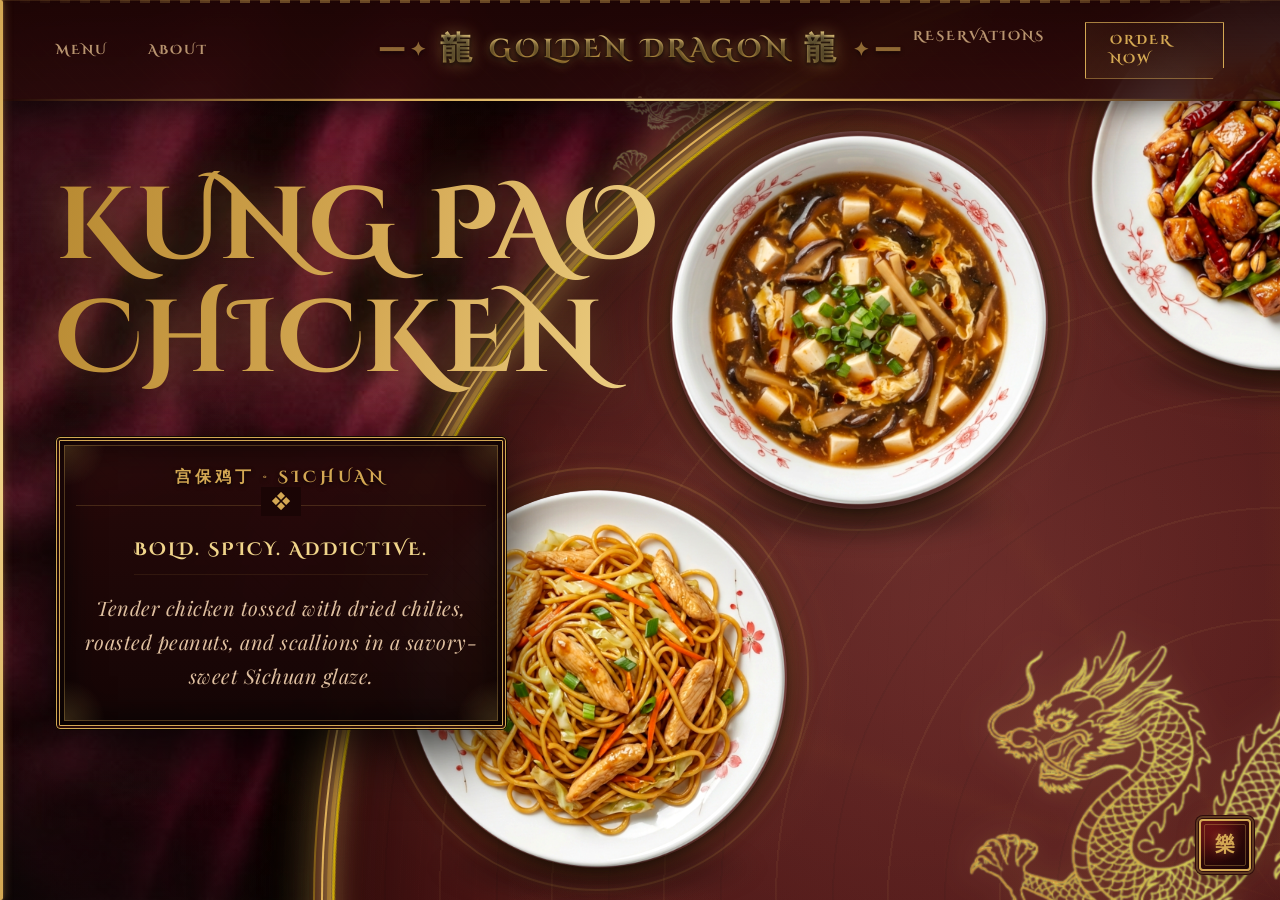
==== commit c822444f: "Add brand lamp images to topbar for enhanced visual appeal" ====
--- a/index.html
+++ b/index.html
@@ -4,6 +4,7 @@
   <meta charset="UTF-8">
   <meta name="viewport" content="width=device-width, initial-scale=1.0">
   <title>Golden Dragon — Chinese Restaurant</title>
+  <link rel="icon" type="image/png" href="images/logo.png">
 
   <!-- Google Fonts -->
   <link rel="preconnect" href="https://fonts.googleapis.com">
@@ -53,11 +54,13 @@
         <a href="about.html" class="topbar-link">ABOUT</a>
       </div>
       <a href="index.html" class="topbar-brand">
+        <img src="images/lamp.png" alt="" class="brand-lamp brand-lamp--left" aria-hidden="true">
         <span class="brand-ornament" aria-hidden="true">━━ ✦</span>
         <span class="brand-icon">龍</span>
         <span class="brand-text">GOLDEN DRAGON</span>
         <span class="brand-icon">龍</span>
         <span class="brand-ornament" aria-hidden="true">✦ ━━</span>
+        <img src="images/lamp.png" alt="" class="brand-lamp brand-lamp--right" aria-hidden="true">
       </a>
       <div class="topbar-right">
         <a href="reservations.html" class="topbar-link">RESERVATIONS</a>
--- a/css/style.css
+++ b/css/style.css
@@ -50,12 +50,12 @@
 
 body {
   font-family: var(--ff-body);
-  /* Dark wood like texture with bg.png */
+  /* Dark wood like texture with bg.jpg */
   background-color: var(--clr-bg);
   background-image: 
     radial-gradient(circle at 80% 80%, rgba(61, 16, 16, 0.4), transparent 60%),
     radial-gradient(circle at 20% 30%, rgba(212, 168, 83, 0.03), transparent 50%),
-    url('../images/bg.png');
+    url('../images/bg.jpg');
   background-size: auto, auto, cover;
   background-position: center;
   background-repeat: no-repeat, no-repeat, no-repeat;
@@ -98,37 +98,56 @@
   left: 0;
   width: 100%;
   z-index: 1000;
+  /* Rich lacquer red/black gradient with subtle texture */
   background: 
-    linear-gradient(180deg, rgba(26, 10, 10, 0.92) 0%, rgba(26, 10, 10, 0.78) 100%);
+    linear-gradient(180deg, rgba(30, 5, 5, 0.95) 0%, rgba(40, 10, 10, 0.85) 100%),
+    repeating-linear-gradient(
+      45deg,
+      transparent 0,
+      transparent 10px,
+      rgba(212, 168, 83, 0.03) 10px,
+      rgba(212, 168, 83, 0.03) 11px
+    );
   backdrop-filter: blur(24px) saturate(1.5);
   -webkit-backdrop-filter: blur(24px) saturate(1.5);
-  border-bottom: 1px solid rgba(212, 168, 83, 0.15);
+  
+  /* Ornate bottom border */
+  border-bottom: 2px solid var(--clr-gold);
+  border-image: linear-gradient(
+    90deg, 
+    transparent 0%, 
+    var(--clr-gold) 30%, 
+    #F0D48A 50%, 
+    var(--clr-gold) 70%, 
+    transparent 100%
+  ) 1;
+  
   transition: all 0.4s var(--ease);
   box-shadow: 
-    0 4px 30px rgba(0, 0, 0, 0.4),
-    0 1px 0 rgba(212, 168, 83, 0.08) inset;
+    0 4px 30px rgba(0, 0, 0, 0.6),
+    0 1px 0 rgba(212, 168, 83, 0.15) inset;
 }
 
 /* Gold accent line at the very top of the page */
 .topbar-top-accent {
   width: 100%;
-  height: 2px;
-  background: linear-gradient(
-    90deg, 
-    transparent 0%, 
-    var(--clr-gold) 20%, 
-    var(--clr-gold-light) 50%, 
-    var(--clr-gold) 80%, 
-    transparent 100%
+  height: 3px;
+  background: repeating-linear-gradient(
+    90deg,
+    var(--clr-gold) 0,
+    var(--clr-gold) 10px,
+    transparent 10px,
+    transparent 20px
   );
-  opacity: 0.6;
+  opacity: 0.4;
+  mask-image: linear-gradient(90deg, transparent, black 20%, black 80%, transparent);
 }
 
 .topbar-inner {
   display: flex;
   align-items: center;
   justify-content: space-between;
-  padding: 1rem 3.5rem;
+  padding: 1.2rem 3.5rem;
   max-width: 1600px;
   margin: 0 auto;
 }
@@ -136,7 +155,7 @@
 .topbar-left,
 .topbar-right {
   display: flex;
-  gap: 2rem;
+  gap: 2.5rem;
   flex: 1;
 }
 
@@ -145,9 +164,10 @@
 }
 
 .topbar-link {
-  font-size: 0.7rem;
-  font-weight: 500;
-  letter-spacing: 2.5px;
+  font-family: 'Cinzel Decorative', serif; /* More traditional/fantasy look */
+  font-size: 0.8rem;
+  font-weight: 600;
+  letter-spacing: 2px;
   text-transform: uppercase;
   color: var(--clr-text-muted);
   transition: all 0.35s var(--ease);
@@ -158,28 +178,34 @@
 .topbar-link::after {
   content: '';
   position: absolute;
-  bottom: -2px;
+  bottom: -4px;
   left: 50%;
-  transform: translateX(-50%);
-  width: 0;
-  height: 1px;
-  background: linear-gradient(90deg, transparent, var(--clr-gold-light), transparent);
-  transition: width 0.4s var(--ease);
+  transform: translateX(-50%) scaleX(0);
+  width: 100%;
+  height: 2px;
+  background: var(--clr-gold);
+  transition: transform 0.4s var(--ease);
+  /* Brush stroke style ends */
+  border-radius: 50% 50% 50% 0; 
 }
 
 .topbar-link:hover::after {
-  width: 120%;
+  transform: translateX(-50%) scaleX(1);
 }
 
 .topbar-link:hover {
   color: var(--clr-gold-light);
-  text-shadow: 0 0 15px rgba(212, 168, 83, 0.35);
+  text-shadow: 0 0 15px rgba(212, 168, 83, 0.45);
 }
 
 .topbar-link--cta {
-  padding: 0.4rem 1.2rem;
-  border: 1px solid rgba(212, 168, 83, 0.35);
-  border-radius: 2px;
+  padding: 0.5rem 1.5rem;
+  border: 1px solid var(--clr-gold);
+  background: linear-gradient(45deg, rgba(212, 168, 83, 0.1), transparent);
+  border-radius: 0;
+  clip-path: polygon(
+    0 0, 100% 0, 100% 80%, 92% 100%, 0 100%
+  ); /* Cut corner effect */
   color: var(--clr-gold);
   transition: all 0.35s var(--ease);
   position: relative;
@@ -194,7 +220,7 @@
   left: -100%;
   width: 100%;
   height: 100%;
-  background: linear-gradient(90deg, transparent, rgba(212, 168, 83, 0.12), transparent);
+  background: linear-gradient(90deg, transparent, rgba(212, 168, 83, 0.25), transparent);
   transition: left 0.5s var(--ease);
 }
 
@@ -207,84 +233,76 @@
 }
 
 .topbar-link--cta:hover {
-  background: rgba(212, 168, 83, 0.08);
-  border-color: var(--clr-gold);
+  background: rgba(212, 168, 83, 0.15);
   box-shadow: 
-    0 0 20px rgba(212, 168, 83, 0.12),
-    inset 0 0 15px rgba(212, 168, 83, 0.05);
+    0 0 25px rgba(212, 168, 83, 0.2),
+    inset 0 0 15px rgba(212, 168, 83, 0.1);
   color: var(--clr-gold-light);
-  text-shadow: 0 0 10px rgba(212, 168, 83, 0.3);
+  text-shadow: 0 0 12px rgba(212, 168, 83, 0.5);
+  border-color: var(--clr-gold-light);
 }
 
 .topbar-brand {
-  font-family: var(--ff-heading);
-  font-size: 0.85rem;
-  font-weight: 600;
-  letter-spacing: 5px;
+  font-family: 'Cinzel Decorative', var(--ff-heading);
+  font-size: 1.6rem; /* Increased size */
+  font-weight: 700;
+  letter-spacing: 4px; /* Slightly reduced spacing to keep it compact with larger font */
   text-transform: uppercase;
   white-space: nowrap;
   display: flex;
   align-items: center;
-  gap: 0.5rem;
+  gap: 0.8rem;
   transition: all 0.4s var(--ease);
   position: relative;
   padding: 0.2rem 0;
+  text-shadow: 0 2px 4px rgba(0,0,0,0.8);
 }
 
 .brand-text {
   background: linear-gradient(
-    to right,
-    #B88A32 0%,
-    #D4A853 25%,
-    #F0D48A 50%,
-    #D4A853 75%,
+    to bottom,
+    #F0D48A 0%,
+    #D4A853 50%,
     #B88A32 100%
   );
-  background-size: 200% 100%;
+  background-size: 100% 100%;
   -webkit-background-clip: text;
   background-clip: text;
   color: transparent;
-  animation: brandTextShimmer 8s ease-in-out infinite;
-}
-
-@keyframes brandTextShimmer {
-  0%, 100% { background-position: 0% center; }
-  50% { background-position: 200% center; }
-}
+  filter: drop-shadow(0 0 5px rgba(212, 168, 83, 0.4));
+  /* Remove old shimmer to make it more solid/gold plate like */
+}
+
+/* Removed keyframes used by old brand-text if no longer needed, 
+   but keeping them in file won't hurt. */
 
 .topbar-brand:hover .brand-text {
-  filter: drop-shadow(0 0 12px rgba(212, 168, 83, 0.5));
+  filter: drop-shadow(0 0 15px rgba(212, 168, 83, 0.8));
 }
 
 .brand-ornament {
-  font-size: 0.55rem;
+  font-size: 1.2rem; /* Larger ornaments */
   color: var(--clr-gold);
-  opacity: 0.35;
+  opacity: 0.6;
   letter-spacing: 1px;
   transition: opacity 0.4s var(--ease);
 }
 
 .topbar-brand:hover .brand-ornament {
-  opacity: 0.65;
+  opacity: 1;
 }
 
 .brand-icon {
-  font-size: 1.1rem;
+  font-size: 2rem; /* Much larger dragon icon */
   background: linear-gradient(180deg, var(--clr-gold-light), var(--clr-gold));
   -webkit-background-clip: text;
   background-clip: text;
   color: transparent;
-  animation: brandPulse 4s ease-in-out infinite;
-  filter: drop-shadow(0 0 4px rgba(212, 168, 83, 0.3));
+  filter: drop-shadow(0 0 8px rgba(212, 168, 83, 0.4));
 }
 
 .brand-icon:last-child {
-  animation-delay: 2s;
-}
-
-@keyframes brandPulse {
-  0%, 100% { opacity: 0.5; transform: scale(1); filter: drop-shadow(0 0 4px rgba(212, 168, 83, 0.2)); }
-  50% { opacity: 1; transform: scale(1.15); filter: drop-shadow(0 0 10px rgba(212, 168, 83, 0.6)); }
+  /* animation-delay: 2s; removed pulse for stability */
 }
 
 .topbar-line {
@@ -369,105 +387,91 @@
   border-radius: 50%;
   transform-origin: center center;
 
-  /* Luxurious Chinese rosewood with richer layered grain */
+  /* Luxurious Chinese deeply lacquered redwood */
   background:
-    /* Fine silk-like sheen highlight */
+    /* High-gloss lacquer reflection */
     radial-gradient(
       ellipse at 30% 30%,
-      rgba(255, 200, 120, 0.06) 0%,
-      transparent 50%
+      rgba(255, 230, 200, 0.1) 0%,
+      transparent 40%
     ),
     /* Subtle concentric ring grooves (lazy susan rings) */
     repeating-radial-gradient(
       circle at 50% 50%,
       transparent 0px, transparent 55px,
-      rgba(212, 168, 83, 0.04) 55px, rgba(212, 168, 83, 0.06) 57px,
+      rgba(212, 168, 83, 0.05) 55px, rgba(212, 168, 83, 0.08) 57px,
       transparent 57px, transparent 110px,
-      rgba(0,0,0,0.03) 110px, rgba(0,0,0,0.05) 112px
+      rgba(0,0,0,0.05) 110px, rgba(0,0,0,0.08) 112px
     ),
     /* Chinese carved decorative pattern (simulated with conic gradient) */
     conic-gradient(
       from 0deg at 50% 50%,
-      rgba(139, 69, 19, 0.04) 0deg,
+      rgba(139, 69, 19, 0.06) 0deg,
       transparent 3deg,
       transparent 33deg,
-      rgba(139, 69, 19, 0.04) 36deg,
+      rgba(139, 69, 19, 0.06) 36deg,
       transparent 39deg,
       transparent 69deg,
-      rgba(139, 69, 19, 0.04) 72deg,
+      rgba(139, 69, 19, 0.06) 72deg,
       transparent 75deg,
       transparent 105deg,
-      rgba(139, 69, 19, 0.04) 108deg,
+      rgba(139, 69, 19, 0.06) 108deg,
       transparent 111deg,
       transparent 141deg,
-      rgba(139, 69, 19, 0.04) 144deg,
+      rgba(139, 69, 19, 0.06) 144deg,
       transparent 147deg,
       transparent 177deg,
-      rgba(139, 69, 19, 0.04) 180deg,
+      rgba(139, 69, 19, 0.06) 180deg,
       transparent 183deg,
       transparent 213deg,
-      rgba(139, 69, 19, 0.04) 216deg,
+      rgba(139, 69, 19, 0.06) 216deg,
       transparent 219deg,
       transparent 249deg,
-      rgba(139, 69, 19, 0.04) 252deg,
+      rgba(139, 69, 19, 0.06) 252deg,
       transparent 255deg,
       transparent 285deg,
-      rgba(139, 69, 19, 0.04) 288deg,
+      rgba(139, 69, 19, 0.06) 288deg,
       transparent 291deg,
       transparent 321deg,
-      rgba(139, 69, 19, 0.04) 324deg,
+      rgba(139, 69, 19, 0.06) 324deg,
       transparent 327deg,
       transparent 357deg,
-      rgba(139, 69, 19, 0.04) 360deg
+      rgba(139, 69, 19, 0.06) 360deg
     ),
     /* Primary wood grain — fine lines */
     repeating-linear-gradient(
       93deg,
       transparent 0px, transparent 18px,
-      rgba(139,30,30,0.07) 18px, rgba(139,30,30,0.07) 19px
+      rgba(80, 20, 20, 0.1) 18px, rgba(80, 20, 20, 0.1) 19px
     ),
-    /* Secondary wood grain — wider spacing */
-    repeating-linear-gradient(
-      87deg,
-      transparent 0px, transparent 34px,
-      rgba(180,80,40,0.05) 34px, rgba(180,80,40,0.05) 35px
-    ),
-    /* Deep radial rosewood gradient */
+    /* Deep radial rosewood gradient - Darker and richer */
     radial-gradient(
-      ellipse at 35% 35%,
-      #722424 0%,
-      #651E1E 10%,
-      #5C1A1A 20%,
-      #4D1515 35%,
-      #3D1010 50%,
-      #2E0C0C 65%,
-      #220909 80%,
-      #180606 92%,
-      #120404 100%
+      circle at 35% 35%,
+      #5E1B1B 0%,
+      #4A1212 25%,
+      #360A0A 50%,
+      #240505 75%,
+      #120202 100%
     );
 
   box-shadow:
-    /* Inner wood depth */
-    inset 0 0 120px rgba(139,30,30,0.35),
-    inset 0 0 300px rgba(0,0,0,0.25),
-    /* Ornate multi-ring golden rim */
-    0 0 0 6px #2E0C0C,
-    0 0 0 8px rgba(212, 168, 83, 0.3),
-    0 0 0 10px #3D1010,
-    0 0 0 12px #D4A853,
-    0 0 0 14px #B88A32,
-    0 0 0 16px #D4A853,
-    0 0 0 18px #3D1010,
-    0 0 0 20px rgba(212, 168, 83, 0.3),
-    0 0 0 22px #2E0C0C,
-    /* Dramatic drop shadow */
-    -30px -30px 80px rgba(0,0,0,0.6),
-    -10px -10px 40px rgba(0,0,0,0.4),
-    /* Outer golden aura — multi-layered */
-    0 0 50px rgba(212, 168, 83, 0.5),
-    0 0 100px rgba(212, 168, 83, 0.3),
-    0 0 160px rgba(212, 168, 83, 0.15),
-    0 0 250px rgba(212, 168, 83, 0.06);
+    /* Inner depth */
+    inset 0 0 150px rgba(0,0,0,0.5),
+    
+    /* Intricate Chinese-style rim (Gold + Lacquer layers) */
+    0 0 0 4px #1a0505,                 /* Inner black lacquer */
+    0 0 0 8px rgba(184, 134, 11, 0.4), /* Antique Gold */
+    0 0 0 12px #2a0a0a,                /* Red wood */
+    0 0 0 14px #D4A853,                /* Bright Gold Thread */
+    0 0 0 20px #2a0a0a,                /* Wide wood band */
+    0 0 0 22px rgba(184, 134, 11, 0.5),/* Outer Gold */
+    0 0 0 26px #0d0202,                /* Outer black rim */
+
+    /* Dramatic drop shadow for floating effect */
+    -30px -30px 100px rgba(0,0,0,0.7),
+    
+    /* Outer golden aura */
+    0 0 60px rgba(212, 168, 83, 0.25);
 
   animation: scrollSpin linear both;
   animation-timeline: --main-scroll;
@@ -827,110 +831,151 @@
 }
 
 /* ==========================================================================
-   INFO CARD — Thin-bordered description panel
+   INFO CARD — Traditional Chinese Scroll / Plaque Style
    ========================================================================== */
 
 .info-card {
-  background: rgba(10, 5, 5, 0.5);
-  border: none;
-  border-left: 3px solid var(--clr-gold);
-  max-width: 400px;
-  backdrop-filter: blur(16px) saturate(1.2);
-  -webkit-backdrop-filter: blur(16px) saturate(1.2);
-  padding: 0.5rem;
+  /* Dark red/black lacquer background with subtle texture */
+  background: 
+    linear-gradient(to bottom, rgba(40, 10, 10, 0.95), rgba(20, 5, 5, 0.98)),
+    repeating-linear-gradient(45deg, transparent 0, transparent 10px, rgba(0,0,0,0.2) 10px, rgba(0,0,0,0.2) 11px);
+    
+  border: 4px double var(--clr-gold); /* Double gold border */
+  outline: 1px solid rgba(0,0,0,0.8); /* Outline for depth */
+  border-radius: 4px; /* Slightly rounded corners */
+  
+  max-width: 450px;
+  backdrop-filter: blur(20px);
+  -webkit-backdrop-filter: blur(20px);
+  padding: 1rem;
+  
   box-shadow: 
-    20px 0 50px rgba(0,0,0,0.5),
-    0 0 40px rgba(212, 168, 83, 0.05),
-    inset 0 0 30px rgba(212, 168, 83, 0.02);
+    0 20px 60px rgba(0,0,0,0.8),
+    0 0 0 1px rgba(184, 134, 11, 0.3), /* Outer ring */
+    inset 0 0 40px rgba(0,0,0,0.8);    /* Inner vignette */
+    
   position: relative;
   overflow: hidden;
   transition: all 0.5s var(--ease);
 }
 
-/* Animated shine sweep across the card */
+/* Corner Ornaments (Simulated with gradients) */
 .info-card::before {
   content: '';
   position: absolute;
+  top: 4px; left: 4px; right: 4px; bottom: 4px;
+  border: 1px solid rgba(212, 168, 83, 0.3);
+  pointer-events: none;
+  /* Chinese Cloud Pattern in corners using radial gradients? 
+     Let's keep it simple: A frame within a frame. */
+  background: 
+    radial-gradient(circle at top left, rgba(212, 168, 83, 0.2) 0%, transparent 40px),
+    radial-gradient(circle at top right, rgba(212, 168, 83, 0.2) 0%, transparent 40px),
+    radial-gradient(circle at bottom left, rgba(212, 168, 83, 0.2) 0%, transparent 40px),
+    radial-gradient(circle at bottom right, rgba(212, 168, 83, 0.2) 0%, transparent 40px);
+}
+
+/* Subtle gold shimmer on hover */
+.info-card::after {
+  content: '';
+  position: absolute;
   top: 0;
-  left: -100%;
+  left: -150%;
   width: 100%;
   height: 100%;
   background: linear-gradient(
-    90deg,
-    transparent,
-    rgba(212, 168, 83, 0.04),
-    rgba(212, 168, 83, 0.08),
-    rgba(212, 168, 83, 0.04),
-    transparent
+    110deg, 
+    transparent 30%, 
+    rgba(255, 215, 0, 0.1) 45%, 
+    rgba(255, 215, 0, 0.2) 50%, 
+    rgba(255, 215, 0, 0.1) 55%, 
+    transparent 70%
   );
-  animation: cardShineSweep 8s ease-in-out infinite;
+  transform: skewX(-20deg);
+  animation: shineCard 8s infinite linear;
   pointer-events: none;
 }
 
-@keyframes cardShineSweep {
-  0%, 100% { left: -100%; }
-  50% { left: 100%; }
-}
-
-/* Subtle top border glow */
-.info-card::after {
-  content: '';
-  position: absolute;
-  top: 0;
-  left: 0;
-  right: 0;
-  height: 1px;
-  background: linear-gradient(90deg, var(--clr-gold), transparent 80%);
-  opacity: 0.3;
+@keyframes shineCard {
+  0% { left: -150%; }
+  20% { left: 150%; }
+  100% { left: 150%; }
 }
 
 .info-card-header {
-  padding: 0.5rem 1rem;
-  border-bottom: none;
+  padding: 0.5rem 0.5rem 1rem 0.5rem;
+  border-bottom: 1px solid rgba(212, 168, 83, 0.2);
+  display: flex;
+  align-items: center;
+  justify-content: center;
+  position: relative;
+}
+
+/* Decorative center emblem in header */
+.info-card-header::after {
+  content: '❖';
+  position: absolute;
+  bottom: -0.7rem;
+  left: 50%;
+  transform: translateX(-50%);
+  background: #1a0505; /* Match bg roughly or obscure line */
+  padding: 0 10px;
+  color: var(--clr-gold);
+  font-size: 1.2rem;
 }
 
 .info-card-label {
-  font-size: 0.75rem;
-  font-weight: 500;
+  font-family: 'Cinzel Decorative', serif;
+  font-size: 1rem;
+  font-weight: 700;
   letter-spacing: 4px;
   text-transform: uppercase;
-  color: var(--clr-gold-light);
-  opacity: 0.8;
-  text-shadow: 0 0 8px rgba(212, 168, 83, 0.2);
+  color: var(--clr-gold);
+  text-align: center;
+  text-shadow: 0 2px 4px rgba(0, 0, 0, 0.8);
 }
 
 .info-card-body {
-  padding: 0.5rem 1rem 1rem 1rem;
+  padding: 1.5rem 0.5rem 0.5rem 0.5rem;
+  text-align: center; /* Traditional centered text */
 }
 
 .info-card-text {
   font-family: var(--ff-heading);
-  font-size: 1.1rem;
+  font-size: 1.25rem; /* Larger, more readable */
   font-style: italic;
   font-weight: 400;
-  line-height: 1.6;
-  color: var(--clr-text);
-  letter-spacing: 0.2px;
-  margin-bottom: 0;
+  line-height: 1.7;
+  color: #E0C0A0; /* Warmer parchment color */
+  letter-spacing: 0.5px;
+  margin-bottom: 0.5rem;
 }
 
 .info-card-text strong {
-  font-family: var(--ff-body);
+  font-family: 'Cinzel Decorative', serif;
   font-style: normal;
-  font-size: 0.8rem;
-  font-weight: 600;
+  font-size: 1.1rem; /* Prominent Dish Title */
+  font-weight: 700;
   letter-spacing: 2px;
   display: block;
-  margin-bottom: 0.5rem;
-  color: var(--clr-gold);
+  margin-bottom: 1rem;
+  color: var(--clr-gold-light);
   text-transform: uppercase;
+  border-bottom: 1px solid rgba(212, 168, 83, 0.1);
+  padding-bottom: 0.5rem;
+  display: inline-block; /* Allow border to hug text */
 }
 
 .info-card-hint {
-  font-size: 0.68rem;
+  font-family: var(--ff-body);
+  font-size: 0.75rem;
   font-weight: 400;
-  letter-spacing: 1px;
+  letter-spacing: 2px;
   color: var(--clr-text-muted);
+  text-transform: uppercase;
+  margin-top: 1rem;
+  display: block;
+  opacity: 0.7;
 }
 
 /* ==========================================================================
@@ -1441,6 +1486,149 @@
 .ember:nth-child(7) { left: 48%; bottom: 58%; animation-duration: 3.6s; animation-delay: 0.5s; width: 2px; height: 2px; }
 .ember:nth-child(8) { left: 42%; bottom: 46%; animation-duration: 4.8s; animation-delay: 1.8s; width: 3px; height: 3px; }
 
+/* ==========================================================================
+   MUSIC TOGGLE BUTTON — Traditional Chinese Ornamental Style
+   ========================================================================== */
+
+.music-toggle {
+  position: fixed;
+  bottom: 1.8rem;
+  right: 1.8rem;
+  z-index: 9999;
+  width: 52px;
+  height: 52px;
+  border: 2px solid var(--clr-gold);
+  border-radius: 4px;
+  /* Red lacquer background with depth */
+  background:
+    radial-gradient(circle at 30% 30%, rgba(220, 50, 50, 0.25), transparent 60%),
+    linear-gradient(145deg, #5C1010 0%, #2E0808 50%, #1A0505 100%);
+  backdrop-filter: blur(12px);
+  -webkit-backdrop-filter: blur(12px);
+  color: var(--clr-gold);
+  font-family: 'Cinzel Decorative', 'Noto Serif SC', 'SimSun', serif;
+  font-size: 1.25rem;
+  font-weight: 700;
+  cursor: pointer;
+  display: flex;
+  align-items: center;
+  justify-content: center;
+  transition: all 0.4s var(--ease);
+  box-shadow:
+    /* Ornate multi-layer border like the table rim */
+    0 0 0 1px #2E0C0C,
+    0 0 0 3px rgba(212, 168, 83, 0.3),
+    0 0 0 4px #2E0C0C,
+    /* Golden glow */
+    0 0 15px rgba(212, 168, 83, 0.2),
+    0 0 30px rgba(212, 168, 83, 0.08),
+    /* Depth shadow */
+    0 4px 12px rgba(0, 0, 0, 0.5);
+  /* Subtle rotation for Chinese diamond/rhombus feel */
+  overflow: hidden;
+}
+
+/* Inner decorative corner marks (Chinese window frame motif) */
+.music-toggle::before {
+  content: '';
+  position: absolute;
+  inset: 3px;
+  border: 1px solid rgba(212, 168, 83, 0.35);
+  border-radius: 2px;
+  pointer-events: none;
+}
+
+/* Animated gold shimmer sweep */
+.music-toggle::after {
+  content: '';
+  position: absolute;
+  top: 0;
+  left: -100%;
+  width: 100%;
+  height: 100%;
+  background: linear-gradient(
+    90deg,
+    transparent,
+    rgba(212, 168, 83, 0.08),
+    rgba(240, 212, 138, 0.15),
+    rgba(212, 168, 83, 0.08),
+    transparent
+  );
+  animation: musicBtnShimmer 5s ease-in-out infinite;
+  pointer-events: none;
+}
+
+@keyframes musicBtnShimmer {
+  0%, 100% { left: -100%; }
+  50% { left: 100%; }
+}
+
+.music-toggle:hover {
+  border-color: var(--clr-gold-light);
+  background:
+    radial-gradient(circle at 30% 30%, rgba(255, 80, 80, 0.3), transparent 60%),
+    linear-gradient(145deg, #7A1515 0%, #3D0C0C 50%, #2A0808 100%);
+  box-shadow:
+    0 0 0 1px #2E0C0C,
+    0 0 0 3px rgba(240, 212, 138, 0.5),
+    0 0 0 4px #2E0C0C,
+    0 0 20px rgba(212, 168, 83, 0.35),
+    0 0 45px rgba(212, 168, 83, 0.12),
+    0 6px 16px rgba(0, 0, 0, 0.6);
+  transform: scale(1.1);
+  color: var(--clr-gold-light);
+  text-shadow: 0 0 12px rgba(212, 168, 83, 0.6);
+}
+
+.music-toggle:active {
+  transform: scale(0.96);
+}
+
+.music-toggle.muted {
+  border-color: rgba(184, 148, 111, 0.25);
+  background:
+    linear-gradient(145deg, #1A0A0A 0%, #0A0505 100%);
+  box-shadow:
+    0 0 0 1px #1A0A0A,
+    0 0 0 3px rgba(184, 148, 111, 0.1),
+    0 0 0 4px #1A0A0A,
+    0 0 8px rgba(0, 0, 0, 0.3);
+  color: rgba(184, 148, 111, 0.4);
+  opacity: 0.7;
+}
+
+.music-toggle.muted::after {
+  animation: none;
+  display: none;
+}
+
+.music-toggle.muted:hover {
+  opacity: 1;
+  border-color: rgba(212, 168, 83, 0.4);
+  color: rgba(212, 168, 83, 0.7);
+  box-shadow:
+    0 0 0 1px #1A0A0A,
+    0 0 0 3px rgba(212, 168, 83, 0.2),
+    0 0 0 4px #1A0A0A,
+    0 0 12px rgba(212, 168, 83, 0.1);
+}
+
+.music-icon {
+  line-height: 1;
+  pointer-events: none;
+  text-shadow: 0 0 8px rgba(212, 168, 83, 0.3);
+  transition: text-shadow 0.3s ease, transform 0.3s ease;
+}
+
+.music-toggle:hover .music-icon {
+  text-shadow: 0 0 14px rgba(212, 168, 83, 0.6), 0 0 4px rgba(255, 200, 100, 0.3);
+}
+
+.music-icon--off {
+  font-size: 1.1rem;
+  opacity: 0.7;
+}
+
 @keyframes emberFloat {
   0% {
     transform: translate(0, 0) scale(0.5);
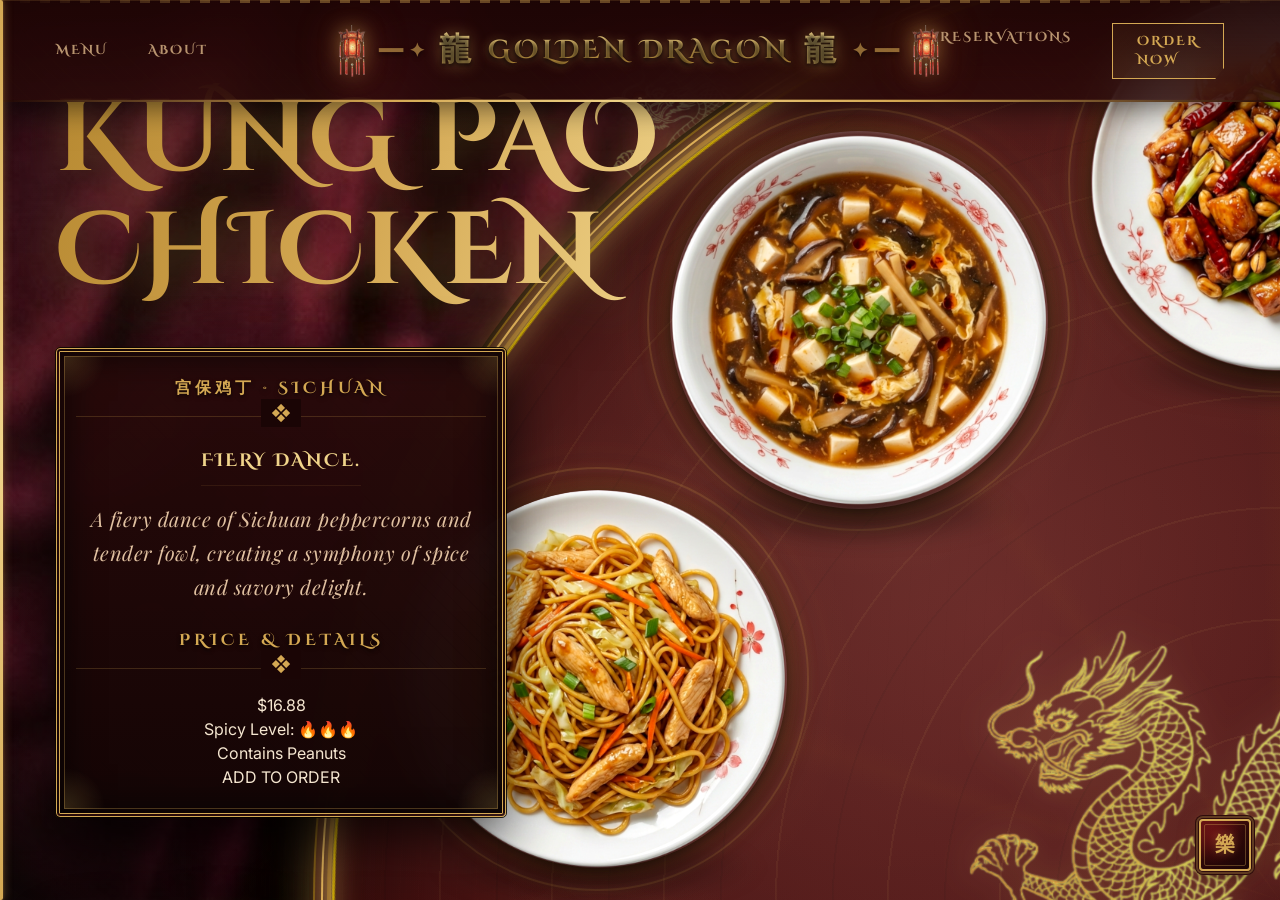
==== commit a5168929: "Refactor menu item cards to enhance layout and detail presentation" ====
--- a/index.html
+++ b/index.html
@@ -152,13 +152,26 @@
     <div class="scroll-step" id="step-1">
       <section class="desc-section">
         <h1 class="main-heading">KUNG PAO CHICKEN</h1>
-        <article class="info-card">
-          <div class="info-card-header">
-            <span class="info-card-label">宫保鸡丁 · SICHUAN</span>
-          </div>
-          <div class="info-card-body">
-            <p class="info-card-text"><strong>BOLD. SPICY. ADDICTIVE.</strong><br>Tender chicken tossed with dried chilies, roasted peanuts, and scallions in a savory-sweet Sichuan glaze.</p>
-            
+        <article class="info-card-container">
+          <div class="info-card">
+            <div class="info-card-front">
+              <div class="info-card-header">
+                <span class="info-card-label">宫保鸡丁 · SICHUAN</span>
+              </div>
+              <div class="info-card-body">
+                <p class="info-card-text"><strong>FIERY DANCE.</strong><br>A fiery dance of Sichuan peppercorns and tender fowl, creating a symphony of spice and savory delight.</p>
+              </div>
+            </div>
+            <div class="info-card-back">
+              <div class="info-card-header">
+                <span class="info-card-label">PRICE & DETAILS</span>
+              </div>
+              <div class="info-card-body">
+                <div class="price-display">$16.88</div>
+                <p class="price-desc">Spicy Level: 🔥🔥🔥<br>Contains Peanuts</p>
+                <a href="order.html" class="order-btn">ADD TO ORDER</a>
+              </div>
+            </div>
           </div>
         </article>
       </section>
@@ -168,13 +181,26 @@
     <div class="scroll-step" id="step-2">
       <section class="desc-section">
         <h1 class="main-heading">SWEET & SOUR CHICKEN</h1>
-        <article class="info-card">
-          <div class="info-card-header">
-            <span class="info-card-label">糖醋鸡 · CLASSIC</span>
-          </div>
-          <div class="info-card-body">
-            <p class="info-card-text"><strong>CRISPY MEETS TANGY.</strong><br>Golden fried chicken coated in glossy sweet-and-sour sauce with vibrant peppers and pineapple.</p>
-            
+        <article class="info-card-container">
+          <div class="info-card">
+            <div class="info-card-front">
+              <div class="info-card-header">
+                <span class="info-card-label">糖醋鸡 · CLASSIC</span>
+              </div>
+              <div class="info-card-body">
+                <p class="info-card-text"><strong>YIN & YANG.</strong><br>Golden morsels of chicken in a vibrant glaze, balancing the yin of sweetness with the yang of tang.</p>
+              </div>
+            </div>
+            <div class="info-card-back">
+               <div class="info-card-header">
+                <span class="info-card-label">PRICE & DETAILS</span>
+              </div>
+              <div class="info-card-body">
+                <div class="price-display">$15.50</div>
+                <p class="price-desc">Family Favorite<br>Sweet & Tangy</p>
+                <a href="order.html" class="order-btn">ADD TO ORDER</a>
+              </div>
+            </div>
           </div>
         </article>
       </section>
@@ -184,13 +210,26 @@
     <div class="scroll-step" id="step-3">
       <section class="desc-section">
         <h1 class="main-heading">BEEF WITH BROCCOLI</h1>
-        <article class="info-card">
-          <div class="info-card-header">
-            <span class="info-card-label">西兰花牛肉 · FAVORITE</span>
-          </div>
-          <div class="info-card-body">
-            <p class="info-card-text"><strong>SIMPLE. CLASSIC. POWERFUL.</strong><br>Juicy beef slices stir-fried with fresh broccoli in rich garlic soy sauce.</p>
-            
+        <article class="info-card-container">
+          <div class="info-card">
+            <div class="info-card-front">
+              <div class="info-card-header">
+                <span class="info-card-label">西兰花牛肉 · FAVORITE</span>
+              </div>
+              <div class="info-card-body">
+                <p class="info-card-text"><strong>TIMELESS HARMONY.</strong><br>Succulent beef stir-fried with crisp emerald florets, a timeless harmony of texture and flavor.</p>
+              </div>
+            </div>
+            <div class="info-card-back">
+              <div class="info-card-header">
+                <span class="info-card-label">PRICE & DETAILS</span>
+              </div>
+              <div class="info-card-body">
+                <div class="price-display">$17.95</div>
+                <p class="price-desc">High Protein<br>Savory Garlic Sauce</p>
+                <a href="order.html" class="order-btn">ADD TO ORDER</a>
+              </div>
+            </div>
           </div>
         </article>
       </section>
@@ -200,13 +239,26 @@
     <div class="scroll-step" id="step-4">
       <section class="desc-section">
         <h1 class="main-heading">MONGOLIAN<br>BEEF</h1>
-        <article class="info-card">
-          <div class="info-card-header">
-            <span class="info-card-label">蒙古牛肉 · SAVORY</span>
-          </div>
-          <div class="info-card-body">
-            <p class="info-card-text"><strong>SAVORY WITH A KICK.</strong><br>Tender beef seared with scallions in a bold, sweet soy glaze.</p>
-            
+        <article class="info-card-container">
+          <div class="info-card">
+            <div class="info-card-front">
+              <div class="info-card-header">
+                <span class="info-card-label">蒙古牛肉 · SAVORY</span>
+              </div>
+              <div class="info-card-body">
+                <p class="info-card-text"><strong>BOLD SPIRIT.</strong><br>Savory beef seared with scallions, echoing the bold spirit of the northern plains.</p>
+              </div>
+            </div>
+            <div class="info-card-back">
+              <div class="info-card-header">
+                <span class="info-card-label">PRICE & DETAILS</span>
+              </div>
+              <div class="info-card-body">
+                <div class="price-display">$18.50</div>
+                <p class="price-desc">Chef's Special<br>Bold & Savory</p>
+                <a href="order.html" class="order-btn">ADD TO ORDER</a>
+              </div>
+            </div>
           </div>
         </article>
       </section>
@@ -216,13 +268,26 @@
     <div class="scroll-step" id="step-5">
       <section class="desc-section">
         <h1 class="main-heading">SWEET & SOUR SHRIMP</h1>
-        <article class="info-card">
-          <div class="info-card-header">
-            <span class="info-card-label">糖醋虾 · SEAFOOD</span>
-          </div>
-          <div class="info-card-body">
-            <p class="info-card-text"><strong>CRISP. JUICY. VIBRANT.</strong><br>Lightly battered shrimp glazed in bright sweet-and-sour sauce with colorful vegetables.</p>
-            
+        <article class="info-card-container">
+          <div class="info-card">
+            <div class="info-card-front">
+              <div class="info-card-header">
+                <span class="info-card-label">糖醋虾 · SEAFOOD</span>
+              </div>
+              <div class="info-card-body">
+                <p class="info-card-text"><strong>JEWEL OF THE SEA.</strong><br>Crisp shrimp caught in a glossy embrace of sweet and sour sauce.</p>
+              </div>
+            </div>
+            <div class="info-card-back">
+              <div class="info-card-header">
+                <span class="info-card-label">PRICE & DETAILS</span>
+              </div>
+              <div class="info-card-body">
+                <div class="price-display">$19.88</div>
+                <p class="price-desc">Premium Seafood<br>Crispy Texture</p>
+                <a href="order.html" class="order-btn">ADD TO ORDER</a>
+              </div>
+            </div>
           </div>
         </article>
       </section>
@@ -232,13 +297,26 @@
     <div class="scroll-step" id="step-6">
       <section class="desc-section">
         <h1 class="main-heading">MAPO TOFU</h1>
-        <article class="info-card">
-          <div class="info-card-header">
-            <span class="info-card-label">麻婆豆腐 · AUTHENTIC</span>
-          </div>
-          <div class="info-card-body">
-            <p class="info-card-text"><strong>FIERY & AUTHENTIC.</strong><br>Silky tofu simmered in spicy chili-bean sauce with minced meat and Sichuan pepper heat.</p>
-            
+        <article class="info-card-container">
+          <div class="info-card">
+             <div class="info-card-front">
+              <div class="info-card-header">
+                <span class="info-card-label">麻婆豆腐 · AUTHENTIC</span>
+              </div>
+              <div class="info-card-body">
+                <p class="info-card-text"><strong>LEGEND OF SPICE.</strong><br>Silken tofu bathed in a fiery chili-bean sauce, a legend of spice and numbing peppercorns.</p>
+              </div>
+            </div>
+            <div class="info-card-back">
+              <div class="info-card-header">
+                <span class="info-card-label">PRICE & DETAILS</span>
+              </div>
+              <div class="info-card-body">
+                <div class="price-display">$14.50</div>
+                <p class="price-desc">Authentic Sichuan<br>Numbs & Spices 🔥🔥🔥</p>
+                <a href="order.html" class="order-btn">ADD TO ORDER</a>
+              </div>
+            </div>
           </div>
         </article>
       </section>
@@ -248,13 +326,26 @@
     <div class="scroll-step" id="step-7">
       <section class="desc-section">
         <h1 class="main-heading">YANGZHOU FRIED RICE</h1>
-        <article class="info-card">
-          <div class="info-card-header">
-            <span class="info-card-label">扬州炒饭 · SIGNATURE</span>
-          </div>
-          <div class="info-card-body">
-            <p class="info-card-text"><strong>SIGNATURE CLASSIC.</strong><br>Fragrant rice stir-fried with shrimp, BBQ pork, egg, and fresh vegetables.</p>
-            
+        <article class="info-card-container">
+          <div class="info-card">
+            <div class="info-card-front">
+              <div class="info-card-header">
+                <span class="info-card-label">扬州炒饭 · SIGNATURE</span>
+              </div>
+              <div class="info-card-body">
+                <p class="info-card-text"><strong>CELEBRATED CLASSIC.</strong><br>A fragrant medley of shrimp, pork, and egg, a celebrated classic from the heart of Yangzhou.</p>
+              </div>
+            </div>
+            <div class="info-card-back">
+              <div class="info-card-header">
+                <span class="info-card-label">PRICE & DETAILS</span>
+              </div>
+              <div class="info-card-body">
+                <div class="price-display">$15.88</div>
+                <p class="price-desc">Wok Hei Aroma<br>Complete Meal</p>
+                <a href="order.html" class="order-btn">ADD TO ORDER</a>
+              </div>
+            </div>
           </div>
         </article>
       </section>
@@ -264,13 +355,26 @@
     <div class="scroll-step" id="step-8">
       <section class="desc-section">
         <h1 class="main-heading">CHICKEN FRIED RICE</h1>
-        <article class="info-card">
-          <div class="info-card-header">
-            <span class="info-card-label">鸡肉炒饭 · COMFORT</span>
-          </div>
-          <div class="info-card-body">
-            <p class="info-card-text"><strong>COMFORT IN EVERY BITE.</strong><br>Fluffy rice tossed with tender chicken, egg, and crisp vegetables.</p>
-            
+        <article class="info-card-container">
+          <div class="info-card">
+            <div class="info-card-front">
+              <div class="info-card-header">
+                <span class="info-card-label">鸡肉炒饭 · COMFORT</span>
+              </div>
+              <div class="info-card-body">
+                <p class="info-card-text"><strong>HOME & HEARTH.</strong><br>Fluffy grains wok-tossed with tender chicken, a comforting staple of home and hearth.</p>
+              </div>
+            </div>
+            <div class="info-card-back">
+              <div class="info-card-header">
+                <span class="info-card-label">PRICE & DETAILS</span>
+              </div>
+              <div class="info-card-body">
+                <div class="price-display">$13.50</div>
+                <p class="price-desc">Simple & Delicious<br>Great for Kids</p>
+                <a href="order.html" class="order-btn">ADD TO ORDER</a>
+              </div>
+            </div>
           </div>
         </article>
       </section>
@@ -280,15 +384,28 @@
     <div class="scroll-step" id="step-9">
       <section class="desc-section">
         <h1 class="main-heading">CHOW MEIN</h1>
-        <article class="info-card">
-          <div class="info-card-header">
-            <span class="info-card-label">炒面 · NOODLES</span>
-        </div>
-        <div class="info-card-body">
-          <p class="info-card-text"><strong>WOK-FIRED PERFECTION.</strong><br>Stir-fried noodles with savory sauce, fresh vegetables, and your choice of protein.</p>
-          
-        </div>
-      </article>
+        <article class="info-card-container">
+          <div class="info-card">
+             <div class="info-card-front">
+              <div class="info-card-header">
+                <span class="info-card-label">炒面 · NOODLES</span>
+              </div>
+              <div class="info-card-body">
+                <p class="info-card-text"><strong>SAVORY TAPESTRY.</strong><br>Wok-fired noodles woven with fresh vegetables, a savory tapestry of taste.</p>
+              </div>
+            </div>
+            <div class="info-card-back">
+              <div class="info-card-header">
+                <span class="info-card-label">PRICE & DETAILS</span>
+              </div>
+              <div class="info-card-body">
+                <div class="price-display">$14.00</div>
+                <p class="price-desc">Choice of Meat<br>Soft Noodles</p>
+                <a href="order.html" class="order-btn">ADD TO ORDER</a>
+              </div>
+            </div>
+          </div>
+        </article>
       </section>
     </div>
 
@@ -296,13 +413,26 @@
     <div class="scroll-step" id="step-10">
       <section class="desc-section">
         <h1 class="main-heading">HOT AND SOUR SOUP</h1>
-        <article class="info-card">
-          <div class="info-card-header">
-            <span class="info-card-label">酸辣汤 · SOUP</span>
-          </div>
-          <div class="info-card-body">
-            <p class="info-card-text"><strong>SPICY. TANGY. INVIGORATING.</strong><br>A bold blend of mushrooms, tofu, egg ribbons, and peppery heat in rich broth.</p>
-            
+        <article class="info-card-container">
+          <div class="info-card">
+            <div class="info-card-front">
+              <div class="info-card-header">
+                <span class="info-card-label">酸辣汤 · SOUP</span>
+              </div>
+              <div class="info-card-body">
+                <p class="info-card-text"><strong>INVIGORATING SPIRIT.</strong><br>A robust broth of mushrooms and spice, invigorating the spirit with every spoonful.</p>
+              </div>
+            </div>
+            <div class="info-card-back">
+              <div class="info-card-header">
+                <span class="info-card-label">PRICE & DETAILS</span>
+              </div>
+              <div class="info-card-body">
+                <div class="price-display">$8.50</div>
+                <p class="price-desc">Appetizer Size<br>Spicy & Sour</p>
+                <a href="order.html" class="order-btn">ADD TO ORDER</a>
+              </div>
+            </div>
           </div>
         </article>
       </section>
--- a/css/style.css
+++ b/css/style.css
@@ -303,6 +303,37 @@
 
 .brand-icon:last-child {
   /* animation-delay: 2s; removed pulse for stability */
+}
+
+/* ======================== BRAND LAMP (Chinese Lantern) ======================== */
+.brand-lamp {
+  height: 3.2rem;
+  width: auto;
+  object-fit: contain;
+  filter: drop-shadow(0 0 10px rgba(212, 168, 83, 0.6))
+          drop-shadow(0 0 20px rgba(255, 107, 53, 0.3));
+  transition: all 0.4s var(--ease);
+  animation: lampSway 3s ease-in-out infinite;
+  transform-origin: top center;
+}
+
+.brand-lamp--left {
+  animation-delay: 0s;
+}
+
+.brand-lamp--right {
+  animation-delay: 1.5s;
+}
+
+.topbar-brand:hover .brand-lamp {
+  filter: drop-shadow(0 0 15px rgba(212, 168, 83, 0.9))
+          drop-shadow(0 0 30px rgba(255, 107, 53, 0.5))
+          drop-shadow(0 4px 8px rgba(0, 0, 0, 0.6));
+}
+
+@keyframes lampSway {
+  0%, 100% { transform: rotate(-3deg); }
+  50%      { transform: rotate(3deg); }
 }
 
 .topbar-line {
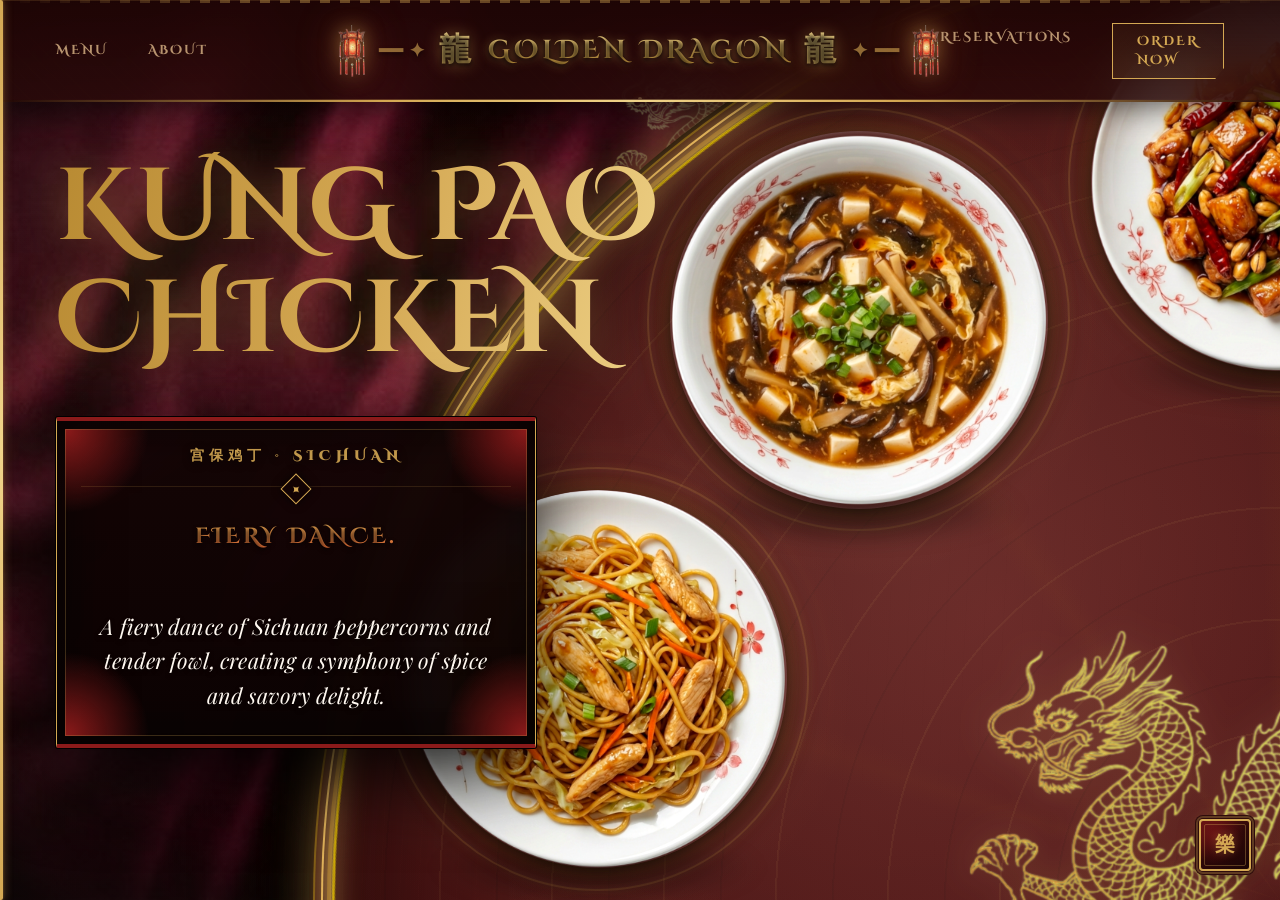
==== commit fbe915d9: "Update info card labels and pricing format for enhanced clarity and presentation" ====
--- a/index.html
+++ b/index.html
@@ -164,10 +164,12 @@
             </div>
             <div class="info-card-back">
               <div class="info-card-header">
-                <span class="info-card-label">PRICE & DETAILS</span>
-              </div>
-              <div class="info-card-body">
-                <div class="price-display">$16.88</div>
+                <span class="info-card-label">EXQUISITE TASTE</span>
+              </div>
+              <div class="info-card-body">
+                <div class="price-decoration-top"></div>
+                <div class="price-display">LKR 2,850</div>
+                <div class="price-decoration-bottom"></div>
                 <p class="price-desc">Spicy Level: 🔥🔥🔥<br>Contains Peanuts</p>
                 <a href="order.html" class="order-btn">ADD TO ORDER</a>
               </div>
@@ -193,10 +195,12 @@
             </div>
             <div class="info-card-back">
                <div class="info-card-header">
-                <span class="info-card-label">PRICE & DETAILS</span>
-              </div>
-              <div class="info-card-body">
-                <div class="price-display">$15.50</div>
+                <span class="info-card-label">EXQUISITE TASTE</span>
+              </div>
+              <div class="info-card-body">
+                <div class="price-decoration-top"></div>
+                <div class="price-display">LKR 2,650</div>
+                <div class="price-decoration-bottom"></div>
                 <p class="price-desc">Family Favorite<br>Sweet & Tangy</p>
                 <a href="order.html" class="order-btn">ADD TO ORDER</a>
               </div>
@@ -222,10 +226,12 @@
             </div>
             <div class="info-card-back">
               <div class="info-card-header">
-                <span class="info-card-label">PRICE & DETAILS</span>
-              </div>
-              <div class="info-card-body">
-                <div class="price-display">$17.95</div>
+                <span class="info-card-label">EXQUISITE TASTE</span>
+              </div>
+              <div class="info-card-body">
+                <div class="price-decoration-top"></div>
+                <div class="price-display">LKR 3,050</div>
+                <div class="price-decoration-bottom"></div>
                 <p class="price-desc">High Protein<br>Savory Garlic Sauce</p>
                 <a href="order.html" class="order-btn">ADD TO ORDER</a>
               </div>
@@ -251,10 +257,12 @@
             </div>
             <div class="info-card-back">
               <div class="info-card-header">
-                <span class="info-card-label">PRICE & DETAILS</span>
-              </div>
-              <div class="info-card-body">
-                <div class="price-display">$18.50</div>
+                <span class="info-card-label">EXQUISITE TASTE</span>
+              </div>
+              <div class="info-card-body">
+                <div class="price-decoration-top"></div>
+                <div class="price-display">LKR 3,250</div>
+                <div class="price-decoration-bottom"></div>
                 <p class="price-desc">Chef's Special<br>Bold & Savory</p>
                 <a href="order.html" class="order-btn">ADD TO ORDER</a>
               </div>
@@ -280,10 +288,12 @@
             </div>
             <div class="info-card-back">
               <div class="info-card-header">
-                <span class="info-card-label">PRICE & DETAILS</span>
-              </div>
-              <div class="info-card-body">
-                <div class="price-display">$19.88</div>
+                <span class="info-card-label">EXQUISITE TASTE</span>
+              </div>
+              <div class="info-card-body">
+                <div class="price-decoration-top"></div>
+                <div class="price-display">LKR 3,150</div>
+                <div class="price-decoration-bottom"></div>
                 <p class="price-desc">Premium Seafood<br>Crispy Texture</p>
                 <a href="order.html" class="order-btn">ADD TO ORDER</a>
               </div>
@@ -309,10 +319,12 @@
             </div>
             <div class="info-card-back">
               <div class="info-card-header">
-                <span class="info-card-label">PRICE & DETAILS</span>
-              </div>
-              <div class="info-card-body">
-                <div class="price-display">$14.50</div>
+                <span class="info-card-label">EXQUISITE TASTE</span>
+              </div>
+              <div class="info-card-body">
+                <div class="price-decoration-top"></div>
+                <div class="price-display">LKR 2,450</div>
+                <div class="price-decoration-bottom"></div>
                 <p class="price-desc">Authentic Sichuan<br>Numbs & Spices 🔥🔥🔥</p>
                 <a href="order.html" class="order-btn">ADD TO ORDER</a>
               </div>
@@ -338,10 +350,12 @@
             </div>
             <div class="info-card-back">
               <div class="info-card-header">
-                <span class="info-card-label">PRICE & DETAILS</span>
-              </div>
-              <div class="info-card-body">
-                <div class="price-display">$15.88</div>
+                <span class="info-card-label">EXQUISITE TASTE</span>
+              </div>
+              <div class="info-card-body">
+                <div class="price-decoration-top"></div>
+                <div class="price-display">LKR 2,500</div>
+                <div class="price-decoration-bottom"></div>
                 <p class="price-desc">Wok Hei Aroma<br>Complete Meal</p>
                 <a href="order.html" class="order-btn">ADD TO ORDER</a>
               </div>
@@ -367,10 +381,12 @@
             </div>
             <div class="info-card-back">
               <div class="info-card-header">
-                <span class="info-card-label">PRICE & DETAILS</span>
-              </div>
-              <div class="info-card-body">
-                <div class="price-display">$13.50</div>
+                <span class="info-card-label">EXQUISITE TASTE</span>
+              </div>
+              <div class="info-card-body">
+                <div class="price-decoration-top"></div>
+                <div class="price-display">LKR 2,250</div>
+                <div class="price-decoration-bottom"></div>
                 <p class="price-desc">Simple & Delicious<br>Great for Kids</p>
                 <a href="order.html" class="order-btn">ADD TO ORDER</a>
               </div>
@@ -396,10 +412,12 @@
             </div>
             <div class="info-card-back">
               <div class="info-card-header">
-                <span class="info-card-label">PRICE & DETAILS</span>
-              </div>
-              <div class="info-card-body">
-                <div class="price-display">$14.00</div>
+                <span class="info-card-label">EXQUISITE TASTE</span>
+              </div>
+              <div class="info-card-body">
+                <div class="price-decoration-top"></div>
+                <div class="price-display">LKR 2,200</div>
+                <div class="price-decoration-bottom"></div>
                 <p class="price-desc">Choice of Meat<br>Soft Noodles</p>
                 <a href="order.html" class="order-btn">ADD TO ORDER</a>
               </div>
@@ -425,10 +443,12 @@
             </div>
             <div class="info-card-back">
               <div class="info-card-header">
-                <span class="info-card-label">PRICE & DETAILS</span>
-              </div>
-              <div class="info-card-body">
-                <div class="price-display">$8.50</div>
+                <span class="info-card-label">EXQUISITE TASTE</span>
+              </div>
+              <div class="info-card-body">
+                <div class="price-decoration-top"></div>
+                <div class="price-display">LKR 1,550</div>
+                <div class="price-decoration-bottom"></div>
                 <p class="price-desc">Appetizer Size<br>Spicy & Sour</p>
                 <a href="order.html" class="order-btn">ADD TO ORDER</a>
               </div>
--- a/css/style.css
+++ b/css/style.css
@@ -862,139 +862,248 @@
 }
 
 /* ==========================================================================
-   INFO CARD — Traditional Chinese Scroll / Plaque Style
+   INFO CARD — Traditional Chinese Scroll / Plaque Style (FLIPPABLE)
    ========================================================================== */
 
+/* The flip container */
+.info-card-container {
+  max-width: 480px;
+  perspective: 1000px;
+  cursor: pointer;
+}
+
+/* The flippable wrapper */
 .info-card {
-  /* Dark red/black lacquer background with subtle texture */
+  position: relative;
+  width: 100%;
+  transform-style: preserve-3d;
+  transition: transform 0.8s var(--ease-bounce);
+  
+  /* Reset previous styles that conflict */
+  background: none;
+  border: none;
+  box-shadow: none;
+  padding: 0;
+  backdrop-filter: none;
+  -webkit-backdrop-filter: none;
+  overflow: visible;
+}
+
+/* Flip trigger */
+.info-card-container:hover .info-card {
+  transform: rotateY(180deg);
+}
+
+/* Shared Face Styles */
+.info-card-front,
+.info-card-back {
+  /* Deep, rich imperial aesthetic */
   background: 
-    linear-gradient(to bottom, rgba(40, 10, 10, 0.95), rgba(20, 5, 5, 0.98)),
-    repeating-linear-gradient(45deg, transparent 0, transparent 10px, rgba(0,0,0,0.2) 10px, rgba(0,0,0,0.2) 11px);
+    linear-gradient(to bottom, rgba(20, 5, 5, 0.96), rgba(10, 2, 2, 0.98)),
+    url('[data-uri]'); /* Subtle gold noise */
     
-  border: 4px double var(--clr-gold); /* Double gold border */
-  outline: 1px solid rgba(0,0,0,0.8); /* Outline for depth */
-  border-radius: 4px; /* Slightly rounded corners */
+  border: 1px solid var(--clr-gold);
+  border-top: 4px solid var(--clr-red-dark);
+  border-bottom: 4px solid var(--clr-red-dark);
+  border-radius: 2px;
   
-  max-width: 450px;
-  backdrop-filter: blur(20px);
-  -webkit-backdrop-filter: blur(20px);
-  padding: 1rem;
+  backdrop-filter: blur(12px);
+  -webkit-backdrop-filter: blur(12px);
+  padding: 1.5rem;
   
   box-shadow: 
-    0 20px 60px rgba(0,0,0,0.8),
-    0 0 0 1px rgba(184, 134, 11, 0.3), /* Outer ring */
-    inset 0 0 40px rgba(0,0,0,0.8);    /* Inner vignette */
-    
+    0 30px 80px rgba(0,0,0,0.9),
+    0 0 0 1px rgba(0,0,0,1),
+    inset 0 0 60px rgba(0,0,0,0.7);
+
+  -webkit-backface-visibility: hidden;
+  backface-visibility: hidden;
+  
+  /* Ensure minimum height for consistency */
+  min-height: 280px;
+  display: flex;
+  flex-direction: column;
+  justify-content: center;
+}
+
+.info-card-front {
   position: relative;
-  overflow: hidden;
-  transition: all 0.5s var(--ease);
-}
-
-/* Corner Ornaments (Simulated with gradients) */
-.info-card::before {
+  z-index: 2;
+}
+
+.info-card-back {
+  position: absolute;
+  top: 0;
+  left: 0;
+  width: 100%;
+  height: 100%;
+  transform: rotateY(180deg);
+  z-index: 1;
+}
+
+/* Corner Ornaments (Shared) */
+.info-card-front::before,
+.info-card-back::before {
   content: '';
   position: absolute;
-  top: 4px; left: 4px; right: 4px; bottom: 4px;
-  border: 1px solid rgba(212, 168, 83, 0.3);
+  top: 8px; left: 8px; right: 8px; bottom: 8px;
+  border: 1px solid rgba(212, 168, 83, 0.25);
   pointer-events: none;
-  /* Chinese Cloud Pattern in corners using radial gradients? 
-     Let's keep it simple: A frame within a frame. */
   background: 
-    radial-gradient(circle at top left, rgba(212, 168, 83, 0.2) 0%, transparent 40px),
-    radial-gradient(circle at top right, rgba(212, 168, 83, 0.2) 0%, transparent 40px),
-    radial-gradient(circle at bottom left, rgba(212, 168, 83, 0.2) 0%, transparent 40px),
-    radial-gradient(circle at bottom right, rgba(212, 168, 83, 0.2) 0%, transparent 40px);
-}
-
-/* Subtle gold shimmer on hover */
-.info-card::after {
+    radial-gradient(circle at top left, var(--clr-red-dark) 0%, transparent 15%),
+    radial-gradient(circle at top right, var(--clr-red-dark) 0%, transparent 15%),
+    radial-gradient(circle at bottom left, var(--clr-red-dark) 0%, transparent 15%),
+    radial-gradient(circle at bottom right, var(--clr-red-dark) 0%, transparent 15%);
+}
+
+/* Subtle gold sweep (Only on front for performance/cleanliness) */
+.info-card-front::after {
   content: '';
   position: absolute;
   top: 0;
   left: -150%;
-  width: 100%;
+  width: 150%;
   height: 100%;
   background: linear-gradient(
     110deg, 
-    transparent 30%, 
-    rgba(255, 215, 0, 0.1) 45%, 
-    rgba(255, 215, 0, 0.2) 50%, 
-    rgba(255, 215, 0, 0.1) 55%, 
-    transparent 70%
+    transparent 40%, 
+    rgba(212, 168, 83, 0.05) 50%, 
+    transparent 60%
   );
-  transform: skewX(-20deg);
-  animation: shineCard 8s infinite linear;
+  transform: skewX(-25deg);
+  animation: shineCard 10s infinite ease-in-out;
   pointer-events: none;
 }
 
 @keyframes shineCard {
-  0% { left: -150%; }
-  20% { left: 150%; }
+  0%, 20% { left: -150%; }
   100% { left: 150%; }
 }
 
 .info-card-header {
-  padding: 0.5rem 0.5rem 1rem 0.5rem;
-  border-bottom: 1px solid rgba(212, 168, 83, 0.2);
+  padding-bottom: 1.2rem;
+  border-bottom: 1px solid rgba(212, 168, 83, 0.15);
   display: flex;
+  flex-direction: column;
   align-items: center;
-  justify-content: center;
+  gap: 0.5rem;
   position: relative;
 }
 
 /* Decorative center emblem in header */
 .info-card-header::after {
-  content: '❖';
-  position: absolute;
-  bottom: -0.7rem;
+  content: '✦';
+  position: absolute;
+  bottom: -0.9rem;
   left: 50%;
-  transform: translateX(-50%);
-  background: #1a0505; /* Match bg roughly or obscure line */
-  padding: 0 10px;
+  transform: translateX(-50%) rotate(45deg);
+  background: #120303; 
+  border: 1px solid var(--clr-gold);
+  width: 1.4rem;
+  height: 1.4rem;
+  display: flex; 
+  align-items: center; 
+  justify-content: center;
   color: var(--clr-gold);
-  font-size: 1.2rem;
+  font-size: 0.8rem;
+  box-shadow: 0 0 10px rgba(0,0,0,0.8);
 }
 
 .info-card-label {
   font-family: 'Cinzel Decorative', serif;
-  font-size: 1rem;
-  font-weight: 700;
-  letter-spacing: 4px;
+  font-size: 0.9rem;
+  font-weight: 900;
+  letter-spacing: 5px;
   text-transform: uppercase;
   color: var(--clr-gold);
   text-align: center;
-  text-shadow: 0 2px 4px rgba(0, 0, 0, 0.8);
+  text-shadow: 0 2px 10px rgba(0,0,0,0.8);
+  opacity: 0.9;
 }
 
 .info-card-body {
-  padding: 1.5rem 0.5rem 0.5rem 0.5rem;
-  text-align: center; /* Traditional centered text */
+  padding: 2rem 1rem 0.5rem 1rem;
+  text-align: center;
 }
 
 .info-card-text {
   font-family: var(--ff-heading);
-  font-size: 1.25rem; /* Larger, more readable */
+  font-size: 1.35rem; 
   font-style: italic;
   font-weight: 400;
-  line-height: 1.7;
-  color: #E0C0A0; /* Warmer parchment color */
-  letter-spacing: 0.5px;
-  margin-bottom: 0.5rem;
+  line-height: 1.6;
+  color: var(--clr-white);
+  letter-spacing: 0.2px;
+  text-shadow: 0 2px 4px rgba(0,0,0,0.8);
 }
 
 .info-card-text strong {
+  display: block;
   font-family: 'Cinzel Decorative', serif;
   font-style: normal;
-  font-size: 1.1rem; /* Prominent Dish Title */
+  font-size: 1.4rem; 
   font-weight: 700;
-  letter-spacing: 2px;
-  display: block;
-  margin-bottom: 1rem;
-  color: var(--clr-gold-light);
+  letter-spacing: 3px;
+  margin-bottom: 1.2rem;
+  color: var(--clr-ember);
+  background: -webkit-linear-gradient(top, var(--clr-gold), var(--clr-ember));
+  -webkit-background-clip: text;
+  -webkit-text-fill-color: transparent;
   text-transform: uppercase;
-  border-bottom: 1px solid rgba(212, 168, 83, 0.1);
-  padding-bottom: 0.5rem;
-  display: inline-block; /* Allow border to hug text */
+}
+
+/* ======================== NEW PRICE STYLES ======================== */
+
+.price-display {
+  font-family: 'Cinzel Decorative', serif;
+  font-size: 3.5rem;
+  font-weight: 700;
+  color: var(--clr-gold);
+  margin-bottom: 0.5rem;
+  background: linear-gradient(to bottom, #F0D48A, #D4A853);
+  -webkit-background-clip: text;
+  -webkit-text-fill-color: transparent;
+  filter: drop-shadow(0 4px 10px rgba(0,0,0,0.5));
+}
+
+.price-desc {
+  font-family: var(--ff-heading);
+  font-size: 1.1rem;
+  color: var(--clr-text-muted);
+  font-style: italic;
+  margin-bottom: 2rem;
+  line-height: 1.6;
+}
+
+.order-btn {
+  display: inline-block;
+  padding: 0.8rem 2rem;
+  border: 1px solid var(--clr-gold);
+  color: var(--clr-gold);
+  text-transform: uppercase;
+  letter-spacing: 3px;
+  font-size: 0.9rem;
+  transition: all 0.3s var(--ease);
+  position: relative;
+  overflow: hidden;
+}
+
+.order-btn::before {
+  content: '';
+  position: absolute;
+  top: 0; left: 0;
+  width: 0%; height: 100%;
+  background: var(--clr-gold);
+  transition: width 0.3s var(--ease);
+  z-index: -1;
+}
+
+.order-btn:hover {
+  color: #000;
+}
+
+.order-btn:hover::before {
+  width: 100%;
 }
 
 .info-card-hint {
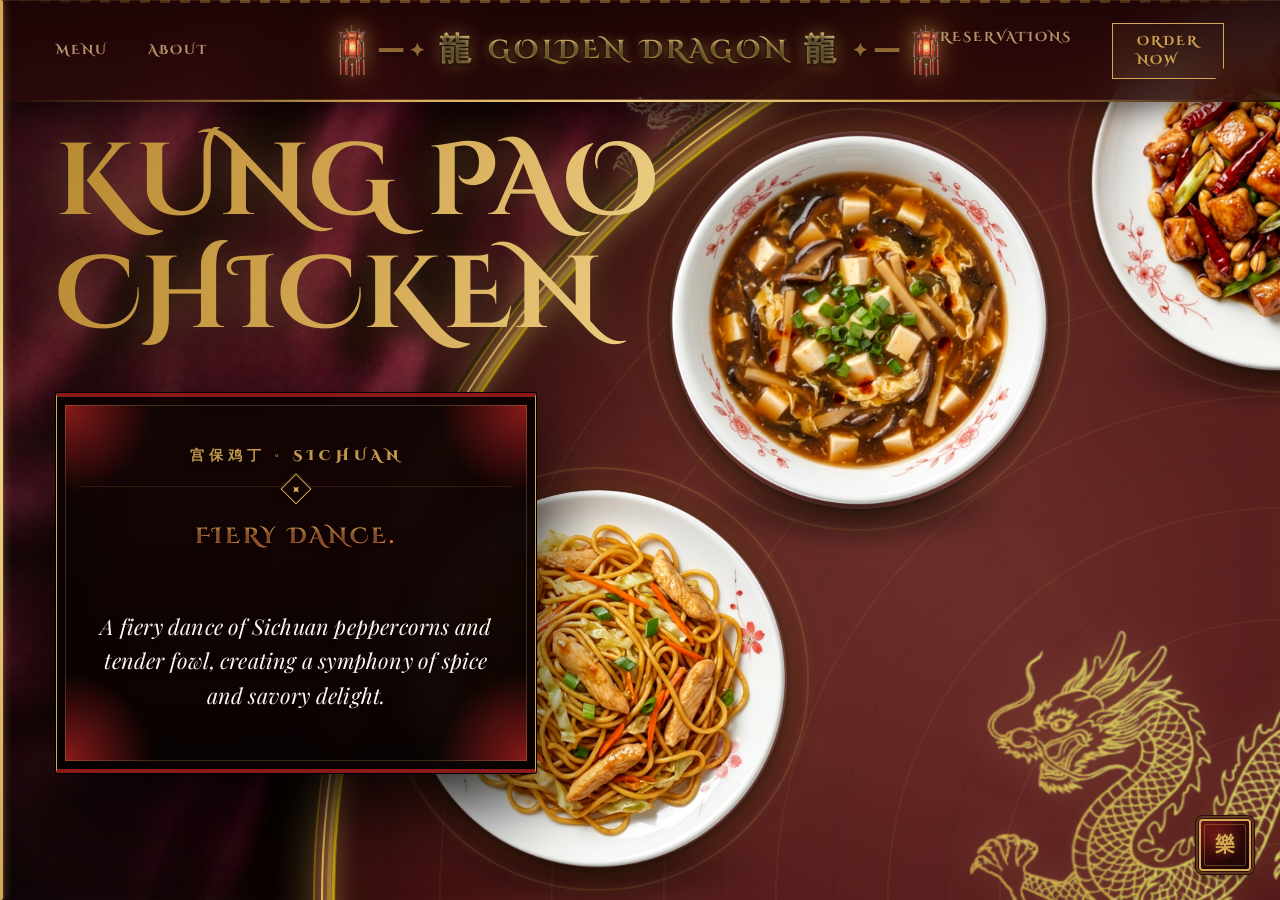
==== commit dae78b05: "Refactor index.html by removing outdated comments and unnecessary elements for cleaner code" ====
--- a/index.html
+++ b/index.html
@@ -70,21 +70,7 @@
     <div class="topbar-line"></div>
   </header>
 
-  <!-- ======================== FIXED TABLE — Bottom-Right Corner ======================== -->
-  <!--
-    Giant circular table anchored to the BOTTOM-RIGHT corner.
-    Only ~1/4 (top-left quadrant) is visible.
-    10 plates are placed at 36° intervals around the table.
-    Table rotates continuously — each plate enters the visible
-    quadrant in turn. Scroll adds extra rotation on top.
-  -->
   <!-- ======================== DECORATIVE DRAGONS ======================== -->
-  <!-- 
-       Refined dragon placement to match the reference image:
-       1. Top-Center: emerging from behind the table arc.
-       2. Bottom-Left: decorative element near the bottom.
-       3. Bottom-Right: large subtle dragon in the corner.
-  -->
   <div class="dragon dragon-top-center" aria-hidden="true">
     <img src="images/dragon.png" alt="" class="dragon-img">
   </div>
@@ -141,11 +127,6 @@
   </div>
 
   <!-- ======================== SCROLL-DRIVE WRAPPER ======================== -->
-  <!--
-    This scrollable container drives the table rotation.
-    We place the descriptions INSIDE each step and use sticky positioning
-    so they stay naturally while that section is in view.
-  -->
   <div class="scroll-drive">
     
     <!-- Step 1 -->
@@ -459,11 +440,6 @@
     </div>
 
   </div>
-
-  <!-- ======================== LEFT CONTENT OVERLAY REMOVED (Moved inside steps) ======================== -->
-  <!-- Old content-overlay was here -->
-
-  <!-- Scroll indicator REMOVED -->
 
   <!-- ======================== BACKGROUND MUSIC ======================== -->
   <audio id="bg-music" src="music/bg.mp3" autoplay loop></audio>
--- a/css/style.css
+++ b/css/style.css
@@ -919,8 +919,8 @@
   -webkit-backface-visibility: hidden;
   backface-visibility: hidden;
   
-  /* Ensure minimum height for consistency */
-  min-height: 280px;
+  /* Ensure a larger minimum height to fit both front and back content comfortably */
+  min-height: 380px;
   display: flex;
   flex-direction: column;
   justify-content: center;
@@ -1056,36 +1056,92 @@
 
 .price-display {
   font-family: 'Cinzel Decorative', serif;
-  font-size: 3.5rem;
+  font-size: 3rem;
   font-weight: 700;
-  color: var(--clr-gold);
   margin-bottom: 0.5rem;
-  background: linear-gradient(to bottom, #F0D48A, #D4A853);
+  margin-top: 0.5rem;
+  
+  /* Luxurious Gold Gradient Text */
+  background: linear-gradient(
+    to bottom,
+    #FFF8E7 0%,   /* Very pale gold top */
+    #F0D48A 25%,  /* Light gold */
+    #D4A853 50%,  /* True gold */
+    #B88A32 75%,  /* Darker bronze/gold */
+    #8B6528 100%  /* Deep antique */
+  );
   -webkit-background-clip: text;
-  -webkit-text-fill-color: transparent;
-  filter: drop-shadow(0 4px 10px rgba(0,0,0,0.5));
+  background-clip: text;
+  color: transparent;
+  
+  /* Text Shadow for depth */
+  filter: drop-shadow(0 2px 4px rgba(0,0,0,0.8));
+  
+  letter-spacing: 1px;
+}
+
+.price-decoration-top,
+.price-decoration-bottom {
+  height: 2px;
+  width: 60%;
+  margin: 0.5rem auto;
+  background: linear-gradient(
+    90deg,
+    transparent 0%,
+    var(--clr-gold) 50%,
+    transparent 100%
+  );
+  position: relative;
+  opacity: 0.6;
+}
+
+.price-decoration-top::after,
+.price-decoration-bottom::after {
+  content: '◆';
+  position: absolute;
+  top: 50%;
+  left: 50%;
+  transform: translate(-50%, -50%) scale(0.6);
+  color: var(--clr-gold-light);
+  background: var(--clr-bg); /* Mask the line behind */
+  padding: 0 4px;
+  font-size: 0.8rem;
+}
+
+/* Specific adjustment for bottom decoration to vary it slightly */
+.price-decoration-bottom {
+  margin-top: 0.5rem;
+  margin-bottom: 1.5rem;
+  width: 40%;
 }
 
 .price-desc {
   font-family: var(--ff-heading);
-  font-size: 1.1rem;
-  color: var(--clr-text-muted);
+  font-size: 1.05rem;
+  color: var(--clr-white);
   font-style: italic;
   margin-bottom: 2rem;
   line-height: 1.6;
+  text-shadow: 0 2px 4px rgba(0,0,0,0.9);
+  opacity: 0.9;
 }
 
 .order-btn {
   display: inline-block;
-  padding: 0.8rem 2rem;
+  padding: 1rem 2.5rem;
   border: 1px solid var(--clr-gold);
   color: var(--clr-gold);
   text-transform: uppercase;
   letter-spacing: 3px;
-  font-size: 0.9rem;
-  transition: all 0.3s var(--ease);
+  font-family: 'Cinzel Decorative', serif;
+  font-size: 0.95rem;
+  font-weight: 600;
+  cursor: pointer;
+  transition: all 0.4s var(--ease);
   position: relative;
   overflow: hidden;
+  background: rgba(0, 0, 0, 0.3);
+  box-shadow: 0 4px 15px rgba(0,0,0,0.5);
 }
 
 .order-btn::before {
@@ -1093,13 +1149,17 @@
   position: absolute;
   top: 0; left: 0;
   width: 0%; height: 100%;
-  background: var(--clr-gold);
-  transition: width 0.3s var(--ease);
+  background: linear-gradient(90deg, var(--clr-gold-light), var(--clr-gold));
+  transition: width 0.4s var(--ease);
   z-index: -1;
 }
 
 .order-btn:hover {
-  color: #000;
+  color: #1a0505; /* Dark background color for text on gold */
+  border-color: var(--clr-gold-light);
+  box-shadow: 
+    0 0 20px rgba(212, 168, 83, 0.4),
+    inset 0 0 10px rgba(255, 255, 255, 0.2);
 }
 
 .order-btn:hover::before {
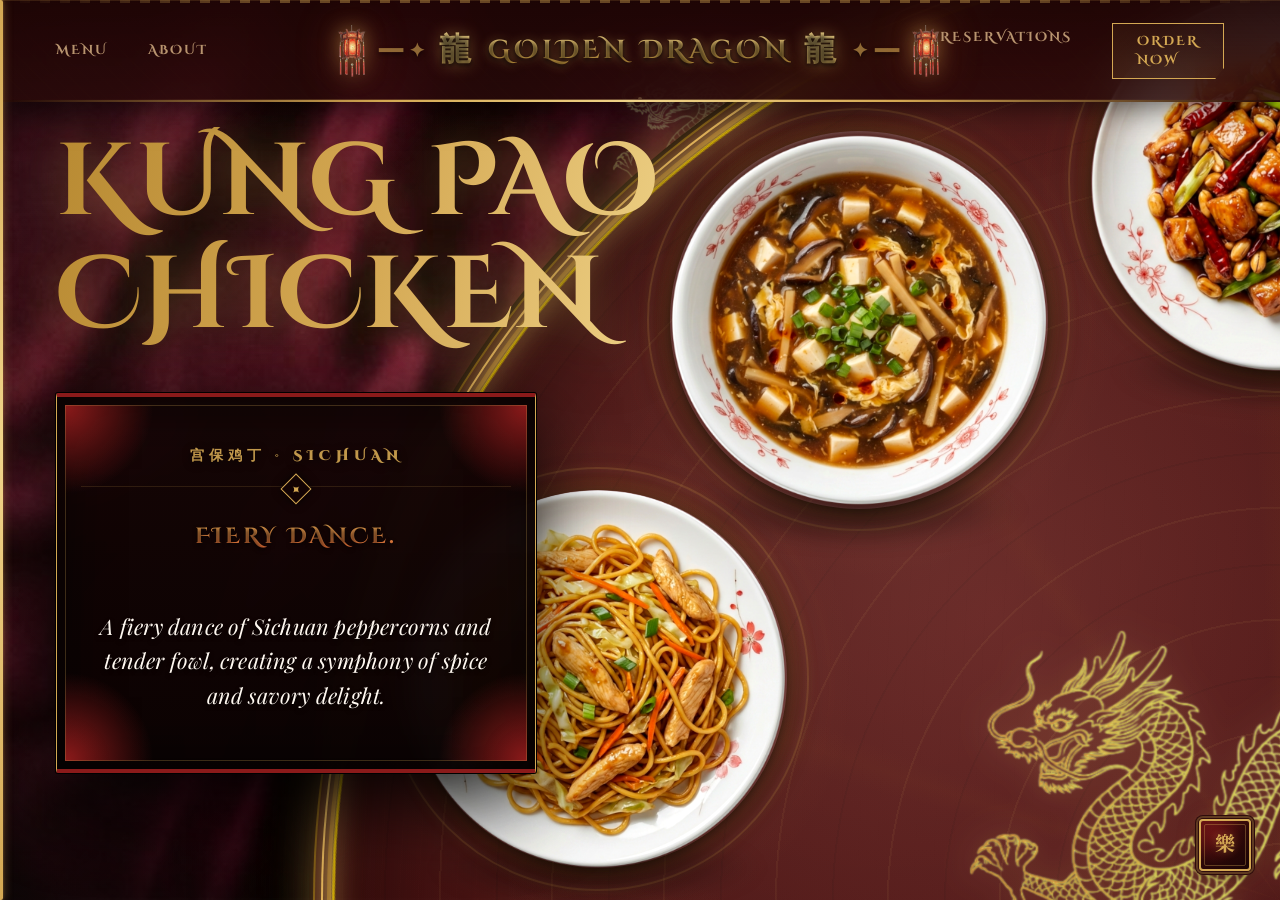
==== commit 86eeafb7: "Update Google Fonts link in index.html to include Noto Serif SC for improved typography" ====
--- a/index.html
+++ b/index.html
@@ -9,7 +9,7 @@
   <!-- Google Fonts -->
   <link rel="preconnect" href="https://fonts.googleapis.com">
   <link rel="preconnect" href="https://fonts.gstatic.com" crossorigin>
-  <link href="https://fonts.googleapis.com/css2?family=Playfair+Display:ital,wght@0,400;0,500;0,600;0,700;0,800;0,900;1,400&family=Inter:wght@300;400;500;600&family=Cinzel+Decorative:wght@400;700;900&display=swap" rel="stylesheet">
+  <link href="https://fonts.googleapis.com/css2?family=Playfair+Display:ital,wght@0,400;0,500;0,600;0,700;0,800;0,900;1,400&family=Inter:wght@300;400;500;600&family=Cinzel+Decorative:wght@400;700;900&family=Noto+Serif+SC:wght@400;700;900&display=swap" rel="stylesheet">
 
   <link rel="stylesheet" href="css/style.css">
 </head>
--- a/css/style.css
+++ b/css/style.css
@@ -270,11 +270,7 @@
   background-clip: text;
   color: transparent;
   filter: drop-shadow(0 0 5px rgba(212, 168, 83, 0.4));
-  /* Remove old shimmer to make it more solid/gold plate like */
-}
-
-/* Removed keyframes used by old brand-text if no longer needed, 
-   but keeping them in file won't hurt. */
+}
 
 .topbar-brand:hover .brand-text {
   filter: drop-shadow(0 0 15px rgba(212, 168, 83, 0.8));
@@ -299,10 +295,6 @@
   background-clip: text;
   color: transparent;
   filter: drop-shadow(0 0 8px rgba(212, 168, 83, 0.4));
-}
-
-.brand-icon:last-child {
-  /* animation-delay: 2s; removed pulse for stability */
 }
 
 /* ======================== BRAND LAMP (Chinese Lantern) ======================== */
@@ -389,11 +381,6 @@
   padding-left: 3.5rem;
 }
 
-/* 
-   We removed the specific timeline names here because we are using view() 
-   on the .desc-section elements which are now direct children.
-*/
-
 /* ==========================================================================
    FIXED TABLE — Bottom-Right Corner (1/4 Visible)
    ========================================================================== */
@@ -404,8 +391,6 @@
   overflow: hidden;
   z-index: 100;
   pointer-events: none;
-  /* Removed mask to ensure visibility while debugging/adjusting */
-  /* mask-image: ... */
 }
 
 /* --- The wooden table circle --- */
@@ -508,84 +493,6 @@
   animation-timeline: --main-scroll;
 }
 
-/* 
-   The plates are placed starting at 0deg (top). 
-   The viewport's visible area (top-left of table) corresponds roughly to the 
-   NW quadrant, around -45deg or 315deg?
-   
-   Actually, the table is centered at bottom-right of screen.
-   0deg (top) points UP from bottom-right -> along the right edge of screen.
-   270deg (left) points LEFT from bottom-right -> along the bottom edge of screen.
-   
-   To see a dish in the "middle" of the screen (diagonal from bottom-right), 
-   it needs to be at roughly -45 degrees (315 degrees).
-   
-   Plate 1 starts at 0deg (Top).
-   To bring Plate 1 to visible area (-45deg), we need to rotate table by -45deg initially?
-   
-   Let's adjust the Keyframes to align the FIRST dish correctly at scroll 0.
-   At Scroll 0, we want Plate 1 visible.
-   Plate 1 is at 0deg (relative to table).
-   Table needs to rotate so 0deg moves to ~315deg (-45deg).
-   So rotation start should be -45deg.
-   
-   Then for Plate 2 (at 36deg) to be visible, we rotate another -36deg.
-   Total rotation needs to shift by 36deg per step.
-   
-   Let's try changing the start/end rotation.
-*/
-/* 
-   We have 10 steps. Total scrollable height is 1000vh (10 * 100vh).
-   The scrollable distance (scrollHeight - clientHeight) is 900vh.
-   Step 1 (0vh) -> 0% progress.
-   Step 10 (900vh) -> 100% progress.
-   
-   Rotation covers exactly -360deg (one full circle).
-   Range: -60deg to -420deg.
-   
-   At 0% (Step 1): -60deg (Shows Plate 1 at 0deg on table).
-   At 100% (Step 10): -420deg (Shows Plate 10? No wait).
-   
-   Let's check the interval.
-   Interval per step is 1/9 of total rotation = 360/9 = 40 degrees.
-   BUT our plates are spaced at 36 degrees (360 / 10).
-   The scroll logic (9 intervals) does not match the plate count (10 plates / 9 intervals ? No, 10 plates means 9 intervals between them? No).
-   
-   If we have 10 plates:
-   Plate 1 -> Plate 2 is 36 deg.
-   Plate 1 -> Plate 10 is 9 * 36 = 324 deg.
-   
-   So from Step 1 to Step 10, we want to rotate 324 degrees, NOT 360 degrees.
-   If we rotate 360 degrees, we end up back at Plate 1 (or specific step alignment breaks).
-   
-   Wait, is Step 10 the LAST item?
-   Yes.
-   So at Step 10, we want to see Plate 10.
-   Plate 1 is at 0deg.
-   Plate 10 is at 324deg.
-   
-   Rotation needed for Plate 1: -60deg.
-   Rotation needed for Plate 10: 
-     Plate 10 is at 324deg (or -36deg).
-     To bring 324deg to the "visible spot" (which corresponds to 0deg at -60 rotation, i.e. position -60),
-     we need to rotate roughly: -60 - 324 = -384deg?
-     
-   Let's calculate: Visual alignment angle V = -60.
-   Plate angle P.
-   Required Table Rotation R = V - P.
-   
-   Step 1: P=0. R = -60 - 0 = -60. Correct.
-   Step 10: P=324. R = -60 - 324 = -384.
-   
-   So the animation should go from -60deg to -384deg.
-   Total delta = -324deg.
-   
-   This matches the scroll delta (0% to 100%) which covers 9 steps (Step 1 to Step 10).
-   9 * 36 = 324.
-   Perfect!
-   
-   So the "to" value should be -384deg, NOT -420deg.
-*/
 @keyframes scrollSpin {
   from { transform: rotate(-45deg); }
   to   { transform: rotate(-369deg); } 
@@ -627,36 +534,6 @@
   }
 }
 
-/* Add an extra glow layer specifically for the top-left arc */
-.table-light::before {
-  content: '';
-  position: absolute;
-  inset: -10px;
-  border-radius: 50%;
-  /* Gradient border effectively */
-  padding: 2px; 
-  background: conic-gradient(
-    from 270deg,
-    transparent 0deg,
-    rgba(255, 223, 128, 0.8) 40deg,
-    rgba(255, 250, 200, 1) 90deg, 
-    rgba(255, 223, 128, 0.8) 140deg,
-    transparent 180deg
-  );
-  -webkit-mask: 
-     linear-gradient(#fff 0 0) content-box, 
-     linear-gradient(#fff 0 0);
-  -webkit-mask-composite: xor;
-  mask-composite: exclude;
-  
-  /* Rotate so the highlight is on top-left edge */
-  /* We need a transform to place the conic gradient correctly? 
-     Or just use radial gradient border tricks.
-     Actually simple box shadow or border-image is easier on a circle.
-  */
-  display: none; /* Let's try a simpler pseudo-element approach below */
-}
-
 /* The sharp golden boundary line */
 .table-light::after {
   content: '';
@@ -694,17 +571,6 @@
 
 /* ==========================================================================
    PLATES — 10 Dishes at 36° Intervals Around the Table
-   
-   Each plate is placed at distance ~33% from centre, at angles:
-   Plate 1:   0° (top)        Plate 6: 180° (bottom)
-   Plate 2:  36°              Plate 7: 216°
-   Plate 3:  72°              Plate 8: 252°
-   Plate 4: 108°              Plate 9: 288°
-   Plate 5: 144°              Plate 10: 324°
-   
-   Using top/left % from centre (50%,50%) with radius ~33%:
-   x = 50 + 33*sin(angle),  y = 50 - 33*cos(angle)
-   Plate starts in top-left quadrant (visible).
    ========================================================================== */
 
 .plate {
@@ -786,15 +652,11 @@
 .plate-10 { top: 19.3%; left: 27.7%; transform: translate(-50%, -50%); }
 
 /* --- Dish photo inside plate --- */
-/* (Enhanced .plate-img styles at bottom of file) */
 
 @keyframes counterRotate {
   from { transform: rotate(45deg); }
   to   { transform: rotate(369deg); } 
 }
-
-/* --- Blue & white porcelain Chinese plate --- */
-/* (plate rim now part of the image; kept for fallback) */
 
 /* --- Plate drop-shadow on wood --- */
 .plate-shadow {
@@ -815,17 +677,12 @@
 }
 
 /* ==========================================================================
-   LEFT-SIDE CONTENT OVERLAY (Now inline within steps)
+   LEFT-SIDE CONTENT OVERLAY
    ========================================================================== */
-
-/* Old content-overlay container is removed, but we style desc-section similarly */
-/* (Enhanced .desc-section styles at bottom of file) */
 
 
 /* ======================== HEADING ======================== */
 .main-heading {
-  /* Use 'Cinzel Decorative' for a powerful, classical, and "cool" look.
-     This gives it a high-end, fantasy/epicurean feel, suitable for a "Golden Dragon". */
   font-family: 'Cinzel Decorative', 'Chinese Shangai', serif;
   font-size: clamp(3.5rem, 8vw, 7.5rem);
   font-weight: 700; 
@@ -836,7 +693,7 @@
   max-width: 65vw;
   
   /* Gold Gradient & Glow Effect */
-  color: var(--clr-gold); /* Fallback */
+  color: var(--clr-gold);
   background: linear-gradient(
     105deg,
     #B88A32 0%,
@@ -1048,6 +905,7 @@
   color: var(--clr-ember);
   background: -webkit-linear-gradient(top, var(--clr-gold), var(--clr-ember));
   -webkit-background-clip: text;
+  background-clip: text;
   -webkit-text-fill-color: transparent;
   text-transform: uppercase;
 }
@@ -1179,49 +1037,12 @@
 }
 
 /* ==========================================================================
-   SCROLL INDICATOR — bottom-centre
-   ========================================================================== */
-
-.scroll-arrow {
-  position: fixed;
-  bottom: 2rem;
-  left: 25%;
-  transform: translateX(-50%);
-  z-index: 300;
-  display: flex;
-  flex-direction: column;
-  align-items: center;
-  gap: 0.2rem;
-  color: var(--clr-text);
-  animation: arrowBounce 2.5s var(--ease) infinite;
-}
-
-.scroll-arrow span {
-  font-size: 1.2rem;
-}
-
-.scroll-arrow small {
-  font-size: 0.6rem;
-  letter-spacing: 2px;
-  text-transform: uppercase;
-}
-
-@keyframes arrowBounce {
-  0%, 100% { transform: translateX(-50%) translateY(0); opacity: 0.5; }
-  50%      { transform: translateX(-50%) translateY(5px); opacity: 1; }
-}
-
-/* ==========================================================================
    RESPONSIVE
    ========================================================================== */
 
 @media (max-width: 1024px) {
   :root {
     --table-size: 130vmin;
-  }
-
-  .content-overlay {
-    width: 55%;
   }
 }
 
@@ -1244,13 +1065,6 @@
     padding-bottom: 0.4rem;
   }
 
-  .content-overlay {
-    width: 65%;
-    padding-left: 1.5rem;
-    padding-right: 1rem;
-    padding-top: 5rem;
-  }
-
   .desc-section {
     left: 1.5rem;
     right: 1rem;
@@ -1268,21 +1082,11 @@
     backdrop-filter: blur(8px);
     -webkit-backdrop-filter: blur(8px);
   }
-
-  .scroll-arrow {
-    left: 35%;
-  }
 }
 
 @media (max-width: 480px) {
   :root {
     --table-size: 200vmin;
-  }
-
-  .content-overlay {
-    width: 75%;
-    padding-left: 1.2rem;
-    padding-top: 4.5rem;
   }
 
   .desc-section {
@@ -1310,8 +1114,7 @@
    PRINT
    ========================================================================== */
 @media print {
-  .table-corner, .topbar, .scroll-arrow { display: none; }
-  .content-overlay { position: static; width: 100%; }
+  .table-corner, .topbar { display: none; }
   .desc-section { position: static; opacity: 1 !important; transform: none !important; animation: none !important; margin-bottom: 3rem; }
   .scroll-drive { display: none; }
   .wooden-table { animation: none !important; }
@@ -1322,13 +1125,6 @@
 
 .steam-container {
   position: fixed;
-  /* 
-     With table at bottom: -105vmin, right: -105vmin
-     And active dish at radius 80vmin angle -45deg (Top-Left from center).
-     The dish is "in" from the corner by about 56vmin.
-     So position should be roughly -105 + 56 = -49vmin from edges.
-     Let's use -45vmin to be safe and centre it.
-  */
   right: -45vmin; 
   bottom: -45vmin;
   width: 40vmin;
@@ -1338,8 +1134,6 @@
   display: flex;
   justify-content: center;
   align-items: center;
-  /* Uncomment to debug position */
-  /* border: 1px dashed chartreuse; */
 }
 
 /* 
@@ -1395,8 +1189,7 @@
 .dragon {
   position: fixed;
   pointer-events: none;
-  z-index: 90; /* Behind table (100) but above background */
-  /* Remove overflow: hidden to prevent clipping when rotated */
+  z-index: 90;
 }
 
 .dragon-img {
@@ -1405,8 +1198,7 @@
   object-fit: contain;
 }
 
-/* --- Dragon 1: Top-Center (Gold line art, emerging above the table arc) --- */
-/* In the reference: Positioned high up, slightly right of center, following the curve. */
+/* --- Dragon 1: Top-Center --- */
 .dragon-top-center {
   top: 5vh;
   left: 60%; 
@@ -1426,8 +1218,7 @@
     drop-shadow(0 0 10px rgba(212, 168, 83, 0.5));
 }
 
-/* --- Dragon 2: Bottom-Left (near the bottom left of the visible table area) --- */
-/* In the reference: Sits in the dark space to the left of the plates at the bottom. */
+/* --- Dragon 2: Bottom-Left --- */
 .dragon-bottom-left {
   bottom: -5vh;
   left: 58%; 
@@ -1444,32 +1235,11 @@
     sepia(1) 
     saturate(1.5) 
     hue-rotate(1deg);
-  transform: scaleX(2) scaleY(2)/* Face right */
+  transform: scaleX(2) scaleY(2);
 }
 
 
 /* --- Dragon 3: Bottom-Right (Large, background watermark) --- */
-/* Matches reference: fills the bottom right corner.
-   Moved z-index to 95 to be above background/gradients but BELOW the main table (z-index 100).
-   Wait, if it's BEHIND the plates, it should be lower?
-   If the user says it's "under the table" and not showing, it means the table background is opaque.
-   However, the reference shows the dragon line art ON the wood or ON the background.
-   
-   If we want it to look like it's carved into the wood table, it probably needs to be layered 
-   on top of the wood background but below the plates? 
-   
-   The .wooden-table is inside .table-corner (z-index 100).
-   If we leave the dragon at z-index 10, it is behind the .table-corner entirely.
-   
-   If we want it visible OVER the table wood but UNDER the plates, we might need to move it 
-   inside the .table-corner or adjust z-indexes.
-   
-   But simpler fix: bump z-index above table-corner so it overlays the wood texture slightly,
-   or just make it visible if the table doesn't cover that far.
-   
-   Let's set z-index to 101 so it's ON TOP of the table-corner div,
-   but we use mix-blend-mode to make it look integrated.
-*/
 .dragon-bottom-right {
   bottom: -10vh;
   right: -25vw;
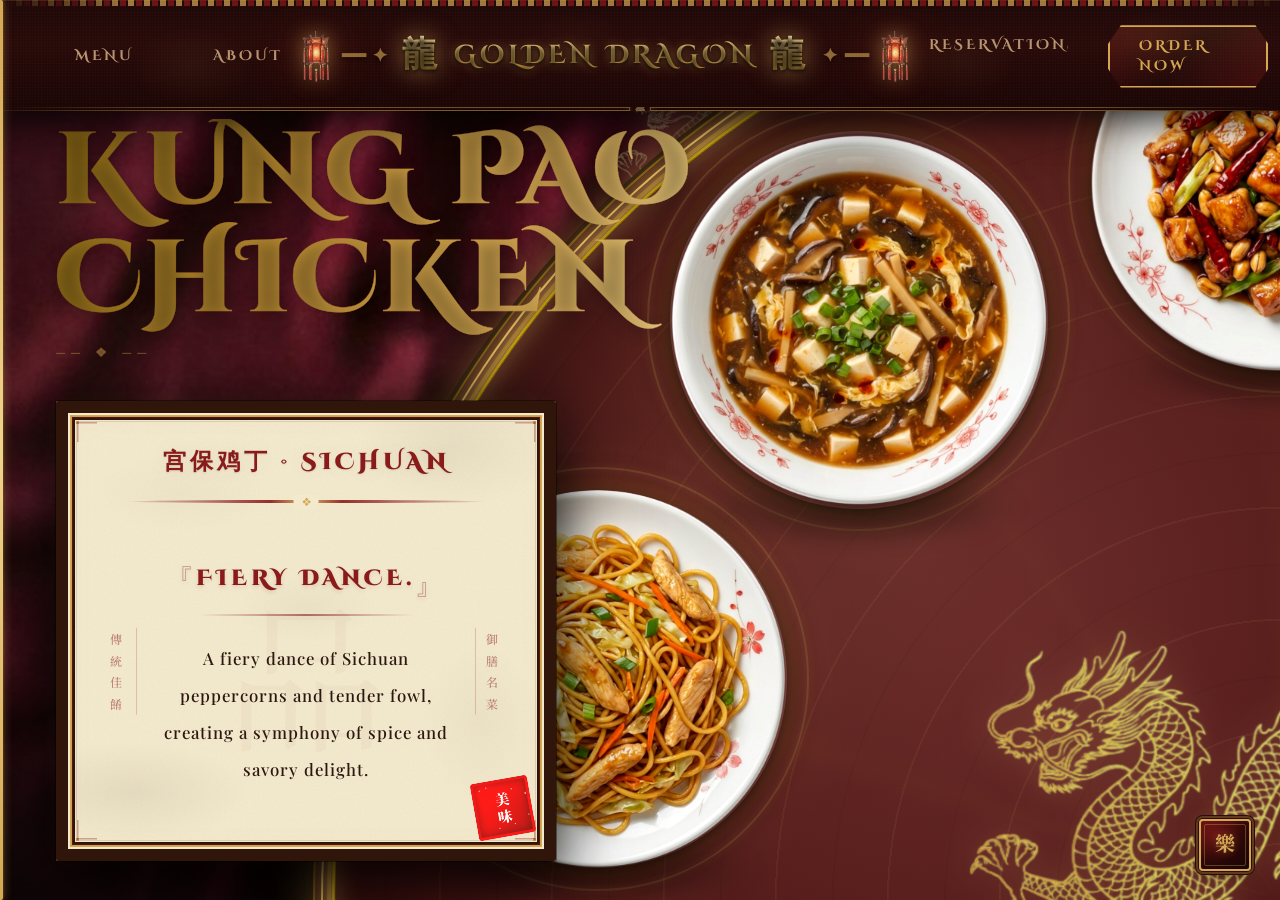
==== commit eeca7165: "Add decorative elements to enhance visual appeal in index.html" ====
--- a/index.html
+++ b/index.html
@@ -83,6 +83,19 @@
     <img src="images/dragon.png" alt="" class="dragon-img">
   </div>
 
+  <!-- ======================== DECORATIVE ELEMENTS ======================== -->
+  <div class="cloud-top-left" aria-hidden="true">
+    <img src="images/cloud.png" alt="" class="cloud-img">
+  </div>
+
+  <div class="branch-bottom-left" aria-hidden="true">
+    <img src="images/branch.png" alt="" class="branch-img">
+  </div>
+
+  <div class="cloud-middle-right" aria-hidden="true">
+    <img src="images/cloud2.png" alt="" class="cloud-img">
+  </div>
+
   <div class="table-corner" aria-hidden="true">
     <!-- Ambient light on wood (Stationary layer) -->
     <div class="table-light"></div>
--- a/css/style.css
+++ b/css/style.css
@@ -98,49 +98,73 @@
   left: 0;
   width: 100%;
   z-index: 1000;
-  /* Rich lacquer red/black gradient with subtle texture */
-  background: 
-    linear-gradient(180deg, rgba(30, 5, 5, 0.95) 0%, rgba(40, 10, 10, 0.85) 100%),
+
+  /* Imperial lacquer base — deep layered red-black */
+  background:
+    /* Faint cloud/auspicious pattern overlay */
+    radial-gradient(ellipse 60px 40px at 15% 60%, rgba(212,168,83,0.06) 0%, transparent 100%),
+    radial-gradient(ellipse 50px 35px at 45% 40%, rgba(212,168,83,0.04) 0%, transparent 100%),
+    radial-gradient(ellipse 55px 38px at 75% 55%, rgba(212,168,83,0.05) 0%, transparent 100%),
+    radial-gradient(ellipse 45px 30px at 90% 35%, rgba(212,168,83,0.04) 0%, transparent 100%),
+    /* Fine silk weave texture */
     repeating-linear-gradient(
-      45deg,
-      transparent 0,
-      transparent 10px,
-      rgba(212, 168, 83, 0.03) 10px,
-      rgba(212, 168, 83, 0.03) 11px
-    );
+      90deg,
+      transparent 0, transparent 2px,
+      rgba(212,168,83,0.015) 2px, rgba(212,168,83,0.015) 3px
+    ),
+    repeating-linear-gradient(
+      0deg,
+      transparent 0, transparent 2px,
+      rgba(212,168,83,0.015) 2px, rgba(212,168,83,0.015) 3px
+    ),
+    /* Deep lacquer gradient */
+    linear-gradient(180deg, #1E0808 0%, #280A0A 40%, #1A0505 100%);
+
   backdrop-filter: blur(24px) saturate(1.5);
   -webkit-backdrop-filter: blur(24px) saturate(1.5);
-  
-  /* Ornate bottom border */
-  border-bottom: 2px solid var(--clr-gold);
-  border-image: linear-gradient(
-    90deg, 
-    transparent 0%, 
-    var(--clr-gold) 30%, 
-    #F0D48A 50%, 
-    var(--clr-gold) 70%, 
-    transparent 100%
-  ) 1;
-  
+
+  /* No border-bottom — we use the .topbar-line and keyline elements instead */
+  border-bottom: none;
+
   transition: all 0.4s var(--ease);
-  box-shadow: 
-    0 4px 30px rgba(0, 0, 0, 0.6),
-    0 1px 0 rgba(212, 168, 83, 0.15) inset;
-}
-
-/* Gold accent line at the very top of the page */
+  box-shadow:
+    0 6px 40px rgba(0, 0, 0, 0.9),
+    0 1px 0 rgba(212, 168, 83, 0.15) inset,
+    inset 0 -1px 0 rgba(212, 168, 83, 0.1);
+}
+
+/* ═══ Greek Key / 回紋 Meander Accent at top ═══ */
 .topbar-top-accent {
   width: 100%;
-  height: 3px;
-  background: repeating-linear-gradient(
+  height: 6px;
+  position: relative;
+  /* Greek key meander via repeating gradients */
+  background:
+    repeating-linear-gradient(
+      90deg,
+      var(--clr-gold) 0px, var(--clr-gold) 6px,
+      transparent 6px, transparent 8px,
+      var(--clr-red-dark) 8px, var(--clr-red-dark) 14px,
+      transparent 14px, transparent 16px
+    );
+  opacity: 0.7;
+  mask-image: linear-gradient(90deg, transparent, black 10%, black 90%, transparent);
+  -webkit-mask-image: linear-gradient(90deg, transparent, black 10%, black 90%, transparent);
+}
+
+/* Second sub-accent line directly under for layered border look */
+.topbar-top-accent::after {
+  content: '';
+  position: absolute;
+  bottom: -2px;
+  left: 0;
+  width: 100%;
+  height: 2px;
+  background: linear-gradient(
     90deg,
-    var(--clr-gold) 0,
-    var(--clr-gold) 10px,
-    transparent 10px,
-    transparent 20px
+    transparent 0%, var(--clr-gold) 20%, var(--clr-gold-light) 50%, var(--clr-gold) 80%, transparent 100%
   );
-  opacity: 0.4;
-  mask-image: linear-gradient(90deg, transparent, black 20%, black 80%, transparent);
+  opacity: 0.5;
 }
 
 .topbar-inner {
@@ -164,68 +188,116 @@
 }
 
 .topbar-link {
-  font-family: 'Cinzel Decorative', serif; /* More traditional/fantasy look */
-  font-size: 0.8rem;
-  font-weight: 600;
-  letter-spacing: 2px;
+  font-family: 'Cinzel Decorative', serif;
+  font-size: 0.85rem;
+  font-weight: 700;
+  letter-spacing: 3px;
   text-transform: uppercase;
   color: var(--clr-text-muted);
-  transition: all 0.35s var(--ease);
+  transition: all 0.4s var(--ease);
   position: relative;
-  padding: 0.3rem 0;
-}
-
+  padding: 0.6rem 1.2rem;
+  overflow: hidden;
+}
+
+/* Ink-drop expanding background on hover */
+.topbar-link::before {
+  content: '';
+  position: absolute;
+  top: 50%;
+  left: 50%;
+  width: 0;
+  height: 0;
+  background: radial-gradient(
+    circle,
+    rgba(139, 26, 26, 0.85) 0%,
+    rgba(139, 26, 26, 0.4) 40%,
+    transparent 70%
+  );
+  border-radius: 50%;
+  transform: translate(-50%, -50%);
+  transition: width 0.5s var(--ease), height 0.5s var(--ease);
+  z-index: -1;
+}
+
+/* Gold underline with calligraphy brush taper */
 .topbar-link::after {
   content: '';
   position: absolute;
-  bottom: -4px;
-  left: 50%;
-  transform: translateX(-50%) scaleX(0);
-  width: 100%;
+  bottom: 2px;
+  left: 15%;
+  width: 70%;
   height: 2px;
-  background: var(--clr-gold);
+  background: linear-gradient(
+    90deg,
+    transparent 0%,
+    var(--clr-gold) 15%,
+    var(--clr-gold-light) 50%,
+    var(--clr-gold) 85%,
+    transparent 100%
+  );
+  transform: scaleX(0);
+  transform-origin: center;
   transition: transform 0.4s var(--ease);
-  /* Brush stroke style ends */
-  border-radius: 50% 50% 50% 0; 
+  border-radius: 50%;
+}
+
+.topbar-link:hover::before {
+  width: 180%;
+  height: 180%;
 }
 
 .topbar-link:hover::after {
-  transform: translateX(-50%) scaleX(1);
+  transform: scaleX(1);
 }
 
 .topbar-link:hover {
   color: var(--clr-gold-light);
-  text-shadow: 0 0 15px rgba(212, 168, 83, 0.45);
-}
-
+  text-shadow:
+    0 0 8px rgba(212, 168, 83, 0.6),
+    0 0 20px rgba(212, 168, 83, 0.2);
+  letter-spacing: 4px;
+}
+
+/* ═══ CTA Button — Chinese Window / 花窗 Frame Style ═══ */
 .topbar-link--cta {
-  padding: 0.5rem 1.5rem;
-  border: 1px solid var(--clr-gold);
-  background: linear-gradient(45deg, rgba(212, 168, 83, 0.1), transparent);
-  border-radius: 0;
+  padding: 0.55rem 1.8rem;
+  border: 2px solid var(--clr-gold);
+  /* Hexagonal / Chinese-window cut corners */
   clip-path: polygon(
-    0 0, 100% 0, 100% 80%, 92% 100%, 0 100%
-  ); /* Cut corner effect */
+    8% 0%, 92% 0%, 100% 30%, 100% 70%, 92% 100%, 8% 100%, 0% 70%, 0% 30%
+  );
+  background:
+    linear-gradient(135deg, rgba(139, 26, 26, 0.3) 0%, transparent 50%, rgba(139, 26, 26, 0.3) 100%),
+    linear-gradient(180deg, rgba(212, 168, 83, 0.08), transparent);
   color: var(--clr-gold);
-  transition: all 0.35s var(--ease);
+  transition: all 0.4s var(--ease);
   position: relative;
   overflow: hidden;
-}
-
-/* CTA shimmer sweep */
+  letter-spacing: 3px;
+}
+
+/* Animated shimmer sweep */
 .topbar-link--cta::before {
   content: '';
   position: absolute;
   top: 0;
-  left: -100%;
-  width: 100%;
+  left: -120%;
+  width: 60%;
   height: 100%;
-  background: linear-gradient(90deg, transparent, rgba(212, 168, 83, 0.25), transparent);
-  transition: left 0.5s var(--ease);
-}
-
-.topbar-link--cta:hover::before {
-  left: 100%;
+  background: linear-gradient(
+    100deg,
+    transparent 0%,
+    rgba(240, 212, 138, 0.3) 50%,
+    transparent 100%
+  );
+  animation: ctaSweep 3s ease-in-out infinite;
+  pointer-events: none;
+}
+
+@keyframes ctaSweep {
+  0%   { left: -120%; }
+  100% { left: 120%; }
 }
 
 .topbar-link--cta::after {
@@ -233,13 +305,16 @@
 }
 
 .topbar-link--cta:hover {
-  background: rgba(212, 168, 83, 0.15);
-  box-shadow: 
-    0 0 25px rgba(212, 168, 83, 0.2),
-    inset 0 0 15px rgba(212, 168, 83, 0.1);
+  background:
+    linear-gradient(135deg, rgba(212, 168, 83, 0.25) 0%, rgba(139, 26, 26, 0.4) 50%, rgba(212, 168, 83, 0.25) 100%);
+  box-shadow:
+    0 0 30px rgba(212, 168, 83, 0.3),
+    0 0 60px rgba(212, 168, 83, 0.1),
+    inset 0 0 20px rgba(212, 168, 83, 0.15);
   color: var(--clr-gold-light);
-  text-shadow: 0 0 12px rgba(212, 168, 83, 0.5);
+  text-shadow: 0 0 15px rgba(212, 168, 83, 0.7);
   border-color: var(--clr-gold-light);
+  letter-spacing: 4px;
 }
 
 .topbar-brand {
@@ -289,12 +364,18 @@
 }
 
 .brand-icon {
-  font-size: 2rem; /* Much larger dragon icon */
-  background: linear-gradient(180deg, var(--clr-gold-light), var(--clr-gold));
+  font-size: 2.2rem;
+  background: linear-gradient(180deg, #FFE8B0, #D4A853, #B88A32);
   -webkit-background-clip: text;
   background-clip: text;
   color: transparent;
-  filter: drop-shadow(0 0 8px rgba(212, 168, 83, 0.4));
+  filter: drop-shadow(0 0 12px rgba(212, 168, 83, 0.6));
+  animation: dragonPulse 3s ease-in-out infinite;
+}
+
+@keyframes dragonPulse {
+  0%, 100% { filter: drop-shadow(0 0 8px rgba(212, 168, 83, 0.4)); transform: scale(1); }
+  50% { filter: drop-shadow(0 0 18px rgba(212, 168, 83, 0.8)); transform: scale(1.08); }
 }
 
 /* ======================== BRAND LAMP (Chinese Lantern) ======================== */
@@ -328,38 +409,55 @@
   50%      { transform: rotate(3deg); }
 }
 
+/* ═══ Bottom Ornamental Line — Double-line with center gem ═══ */
 .topbar-line {
   width: 100%;
-  height: 1px;
-  background: linear-gradient(
-    90deg, 
-    transparent 0%, 
-    rgba(212, 168, 83, 0.1) 10%,
-    var(--clr-gold) 35%, 
-    var(--clr-gold-light) 50%, 
-    var(--clr-gold) 65%, 
-    rgba(212, 168, 83, 0.1) 90%,
-    transparent 100%
-  );
-  opacity: 0.35;
+  height: 4px;
   position: relative;
+  /* Double gold line separated by dark gap */
+  background:
+    linear-gradient(
+      to bottom,
+      transparent 0px,
+      var(--clr-gold) 0px, var(--clr-gold) 1px,
+      transparent 1px, transparent 3px,
+      var(--clr-gold) 3px, var(--clr-gold) 4px
+    );
+  opacity: 0.45;
+  mask-image: linear-gradient(90deg, transparent 0%, black 15%, black 85%, transparent 100%);
+  -webkit-mask-image: linear-gradient(90deg, transparent 0%, black 15%, black 85%, transparent 100%);
   animation: lineShimmer 5s ease-in-out infinite;
 }
 
-/* Glowing dot at center of line */
+/* Center 壽 longevity gem ornament */
 .topbar-line::after {
-  content: '';
+  content: '壽';
   position: absolute;
   top: 50%;
   left: 50%;
   transform: translate(-50%, -50%);
-  width: 4px;
-  height: 4px;
+  width: 22px;
+  height: 22px;
   border-radius: 50%;
-  background: var(--clr-gold-light);
-  box-shadow: 0 0 8px var(--clr-gold), 0 0 16px rgba(212, 168, 83, 0.4);
-  opacity: 0.7;
-  animation: dotPulse 3s ease-in-out infinite;
+  background: linear-gradient(135deg, #2E0808, #1A0505);
+  border: 1.5px solid var(--clr-gold);
+  color: var(--clr-gold-light);
+  font-size: 0.65rem;
+  font-weight: 700;
+  display: flex;
+  align-items: center;
+  justify-content: center;
+  box-shadow:
+    0 0 10px rgba(212, 168, 83, 0.5),
+    inset 0 0 4px rgba(212, 168, 83, 0.2);
+  opacity: 1;
+  animation: gemPulse 4s ease-in-out infinite;
+  z-index: 2;
+}
+
+@keyframes gemPulse {
+  0%, 100% { box-shadow: 0 0 8px rgba(212,168,83,0.4); transform: translate(-50%,-50%) scale(1); }
+  50% { box-shadow: 0 0 18px rgba(212,168,83,0.8), 0 0 30px rgba(212,168,83,0.3); transform: translate(-50%,-50%) scale(1.1); }
 }
 
 @keyframes dotPulse {
@@ -379,6 +477,7 @@
   display: flex;
   align-items: center;
   padding-left: 3.5rem;
+  padding-top: 5rem;
 }
 
 /* ==========================================================================
@@ -685,48 +784,83 @@
 .main-heading {
   font-family: 'Cinzel Decorative', 'Chinese Shangai', serif;
   font-size: clamp(3.5rem, 8vw, 7.5rem);
-  font-weight: 700; 
-  line-height: 1.1;
-  letter-spacing: 2px;
+  font-weight: 900;
+  line-height: 1.05;
+  letter-spacing: 4px;
   text-transform: uppercase;
   margin-bottom: 2.5rem;
   max-width: 65vw;
-  
-  /* Gold Gradient & Glow Effect */
-  color: var(--clr-gold);
+  position: relative;
+
+  /* Enhanced Imperial Gold Gradient */
   background: linear-gradient(
     105deg,
-    #B88A32 0%,
-    #D4A853 20%,
-    #F0D48A 40%,
-    #FFE8B0 50%,
-    #F0D48A 60%,
-    #D4A853 80%,
-    #B88A32 100%
+    #8B6914 0%,
+    #B88A32 15%,
+    #D4A853 30%,
+    #F0D48A 42%,
+    #FFF5D6 50%,
+    #F0D48A 58%,
+    #D4A853 70%,
+    #B88A32 85%,
+    #8B6914 100%
   );
-  background-size: 200% 100%;
+  background-size: 200% auto;
   -webkit-background-clip: text;
   background-clip: text;
   color: transparent;
-  filter: drop-shadow(0 0 20px rgba(212, 168, 83, 0.35))
-          drop-shadow(0 4px 30px rgba(0, 0, 0, 0.5));
-  animation: headingShimmer 6s ease-in-out infinite;
-}
-
-@keyframes headingShimmer {
-  0%, 100% { background-position: 200% center; }
-  50% { background-position: -200% center; }
+  /* Removed heavy drop-shadow that caused a dark box */
+  /* Added a subtle text-shadow for readability */
+  text-shadow: 0 4px 15px rgba(0, 0, 0, 0.3);
+  
+  /* Charming, elegant floating animation */
+  animation: titleCharm 6s ease-in-out infinite;
+  /* Ink texture overlay for calligraphic feel */
+  -webkit-text-stroke: 0.3px rgba(139, 26, 26, 0.2);
+}
+
+/* Decorative ornament under heading */
+.main-heading::after {
+  content: '── ❖ ──';
+  display: block;
+  font-size: 0.8rem;
+  letter-spacing: 6px;
+  margin-top: 0.8rem;
+  color: var(--clr-gold);
+  opacity: 0.5;
+  filter: none;
+  -webkit-text-fill-color: var(--clr-gold);
+}
+
+@keyframes titleCharm {
+  0%, 100% { 
+    background-position: 0% center; 
+    transform: translateY(0);
+    text-shadow: 0 4px 15px rgba(0, 0, 0, 0.3);
+  }
+  50% { 
+    background-position: 100% center; 
+    transform: translateY(-5px);
+    text-shadow: 0 8px 25px rgba(212, 168, 83, 0.2), 0 4px 15px rgba(0, 0, 0, 0.4);
+  }
 }
 
 /* ==========================================================================
-   INFO CARD — Traditional Chinese Scroll / Plaque Style (FLIPPABLE)
+   INFO CARD — Traditional Chinese Hanging Scroll / 掛軸 (FLIPPABLE)
    ========================================================================== */
 
 /* The flip container */
 .info-card-container {
-  max-width: 480px;
-  perspective: 1000px;
+  max-width: 500px;
+  perspective: 1200px;
   cursor: pointer;
+  /* Floating animation */
+  animation: cardFloat 6s ease-in-out infinite;
+}
+
+@keyframes cardFloat {
+  0%, 100% { transform: translateY(0); }
+  50% { transform: translateY(-6px); }
 }
 
 /* The flippable wrapper */
@@ -734,9 +868,7 @@
   position: relative;
   width: 100%;
   transform-style: preserve-3d;
-  transition: transform 0.8s var(--ease-bounce);
-  
-  /* Reset previous styles that conflict */
+  transition: transform 1s cubic-bezier(0.175, 0.885, 0.32, 1.275);
   background: none;
   border: none;
   box-shadow: none;
@@ -751,42 +883,141 @@
   transform: rotateY(180deg);
 }
 
-/* Shared Face Styles */
+/* Shared Face Styles — 卷軸 (Hanging Scroll) with 水墨 (Water-Ink) Painting Aesthetic */
 .info-card-front,
 .info-card-back {
-  /* Deep, rich imperial aesthetic */
-  background: 
-    linear-gradient(to bottom, rgba(20, 5, 5, 0.96), rgba(10, 2, 2, 0.98)),
-    url('[data-uri]'); /* Subtle gold noise */
-    
-  border: 1px solid var(--clr-gold);
-  border-top: 4px solid var(--clr-red-dark);
-  border-bottom: 4px solid var(--clr-red-dark);
+  /* Aged xuan rice paper with ink-wash landscape wisps */
+  background-color: #f3e9cc;
+  background-image:
+    /* Misty mountain ink-wash layers */
+    radial-gradient(ellipse 120px 50px at 15% 85%, rgba(45, 30, 15, 0.07) 0%, transparent 100%),
+    radial-gradient(ellipse 100px 60px at 80% 10%, rgba(45, 30, 15, 0.06) 0%, transparent 100%),
+    radial-gradient(ellipse 70px 35px at 50% 45%, rgba(45, 30, 15, 0.04) 0%, transparent 100%),
+    radial-gradient(ellipse 90px 40px at 25% 20%, rgba(75, 50, 30, 0.03) 0%, transparent 100%),
+    radial-gradient(ellipse 60px 80px at 85% 70%, rgba(60, 40, 20, 0.04) 0%, transparent 100%),
+    /* Fine paper-fiber noise */
+    url("data:image/svg+xml,%3Csvg viewBox='0 0 256 256' xmlns='http://www.w3.org/2000/svg'%3E%3Cfilter id='n'%3E%3CfeTurbulence type='fractalNoise' baseFrequency='0.85' numOctaves='5' stitchTiles='stitch'/%3E%3C/filter%3E%3Crect width='100%25' height='100%25' filter='url(%23n)' opacity='0.07'/%3E%3C/svg%3E");
+
+  /* Triple-layer scroll frame: dark wood > gold inlay > inner dark */
+  border: none;
   border-radius: 2px;
-  
-  backdrop-filter: blur(12px);
-  -webkit-backdrop-filter: blur(12px);
-  padding: 1.5rem;
-  
-  box-shadow: 
-    0 30px 80px rgba(0,0,0,0.9),
-    0 0 0 1px rgba(0,0,0,1),
-    inset 0 0 60px rgba(0,0,0,0.7);
+  outline: 12px solid #2f150a;
+  outline-offset: -12px;
+
+  box-shadow:
+    /* Inner gold inlay channel */
+    inset 0 0 0 14px #f3e9cc,
+    inset 0 0 0 16px var(--clr-gold),
+    inset 0 0 0 17px rgba(139, 26, 26, 0.4),
+    inset 0 0 0 19px #2f150a,
+    /* Inner warm glow */
+    inset 0 0 40px rgba(200, 165, 100, 0.08),
+    /* Depth & floating shadow */
+    0 20px 60px rgba(0, 0, 0, 0.9),
+    0 0 100px rgba(0, 0, 0, 0.35),
+    0 0 0 1px rgba(0, 0, 0, 0.4),
+    /* Subtle outer gold aura */
+    0 0 25px rgba(212, 168, 83, 0.08);
 
   -webkit-backface-visibility: hidden;
   backface-visibility: hidden;
-  
-  /* Ensure a larger minimum height to fit both front and back content comfortably */
-  min-height: 380px;
+
+  min-height: 460px;
   display: flex;
   flex-direction: column;
   justify-content: center;
+  align-items: center;
+  color: #1e0c02;
+  padding: 2.8rem 2.2rem;
+  position: relative;
+  /* Subtle parchment edge aging */
+  border-image: linear-gradient(
+    to bottom,
+    rgba(80, 50, 20, 0.15) 0%,
+    rgba(80, 50, 20, 0.05) 10%,
+    transparent 20%,
+    transparent 80%,
+    rgba(80, 50, 20, 0.05) 90%,
+    rgba(80, 50, 20, 0.15) 100%
+  ) 1;
 }
 
 .info-card-front {
   position: relative;
   z-index: 2;
 }
+
+/* ═══ Chinese Red Seal Stamp (印章) — Large & Prominent ═══ */
+.info-card-front::after {
+  content: '美\A味';
+  white-space: pre;
+  position: absolute;
+  bottom: 24px;
+  right: 24px;
+  width: 58px;
+  height: 58px;
+  background: linear-gradient(135deg, #cc0000 0%, #a80000 60%, #880000 100%);
+  color: #fff;
+  font-family: 'Noto Serif SC', 'SimSun', serif;
+  font-weight: 900;
+  font-size: 0.9rem;
+  line-height: 1.15;
+  display: flex;
+  align-items: center;
+  justify-content: center;
+  text-align: center;
+  border-radius: 4px;
+  border: 3px solid rgba(180, 0, 0, 0.7);
+  box-shadow:
+    inset 0 0 8px rgba(0, 0, 0, 0.4),
+    inset 0 0 2px rgba(255, 255, 255, 0.1),
+    3px 3px 10px rgba(0, 0, 0, 0.5),
+    0 0 20px rgba(180, 0, 0, 0.15);
+  transform: rotate(-10deg);
+  opacity: 0.88;
+  pointer-events: none;
+  filter: contrast(1.2) saturate(1.4);
+  /* Aged stamp ink eroded edges */
+  mask-image: url("data:image/svg+xml,%3Csvg viewBox='0 0 100 100' xmlns='http://www.w3.org/2000/svg'%3E%3Cfilter id='noise'%3E%3CfeTurbulence type='fractalNoise' baseFrequency='2' numOctaves='3' stitchTiles='stitch'/%3E%3CfeComponentTransfer%3E%3CfeFuncA type='discrete' tableValues='0 1 1 1 1'/%3E%3C/feComponentTransfer%3E%3C/filter%3E%3Crect width='100%25' height='100%25' filter='url(%23noise)'/%3E%3C/svg%3E");
+  -webkit-mask-image: url("data:image/svg+xml,%3Csvg viewBox='0 0 100 100' xmlns='http://www.w3.org/2000/svg'%3E%3Cfilter id='noise'%3E%3CfeTurbulence type='fractalNoise' baseFrequency='2' numOctaves='3' stitchTiles='stitch'/%3E%3CfeComponentTransfer%3E%3CfeFuncA type='discrete' tableValues='0 1 1 1 1'/%3E%3C/feComponentTransfer%3E%3C/filter%3E%3Crect width='100%25' height='100%25' filter='url(%23noise)'/%3E%3C/svg%3E");
+  transition: transform 0.4s ease;
+}
+
+.info-card-container:hover .info-card-front::after {
+  transform: rotate(-6deg) scale(1.05);
+}
+
+/* ═══ Inner 回紋 (Greek Key Meander) border + corner calligraphy marks ═══ */
+.info-card-front::before {
+  content: '';
+  position: absolute;
+  top: 20px; left: 20px; right: 20px; bottom: 20px;
+  /* Double inner border */
+  border: 1px solid rgba(58, 26, 10, 0.12);
+  outline: 1px solid rgba(58, 26, 10, 0.06);
+  outline-offset: 4px;
+  pointer-events: none;
+  /* Large decorative corner L-brackets + gold dots */
+  background:
+    /* Top-left L-bracket */
+    linear-gradient(to right, rgba(139, 26, 26, 0.35) 0, rgba(139, 26, 26, 0.35) 20px, transparent 20px) 0 0 / 20px 1.5px no-repeat,
+    linear-gradient(to bottom, rgba(139, 26, 26, 0.35) 0, rgba(139, 26, 26, 0.35) 20px, transparent 20px) 0 0 / 1.5px 20px no-repeat,
+    /* Top-right L-bracket */
+    linear-gradient(to left, rgba(139, 26, 26, 0.35) 0, rgba(139, 26, 26, 0.35) 20px, transparent 20px) 100% 0 / 20px 1.5px no-repeat,
+    linear-gradient(to bottom, rgba(139, 26, 26, 0.35) 0, rgba(139, 26, 26, 0.35) 20px, transparent 20px) 100% 0 / 1.5px 20px no-repeat,
+    /* Bottom-left L-bracket */
+    linear-gradient(to right, rgba(139, 26, 26, 0.35) 0, rgba(139, 26, 26, 0.35) 20px, transparent 20px) 0 100% / 20px 1.5px no-repeat,
+    linear-gradient(to top, rgba(139, 26, 26, 0.35) 0, rgba(139, 26, 26, 0.35) 20px, transparent 20px) 0 100% / 1.5px 20px no-repeat,
+    /* Bottom-right L-bracket */
+    linear-gradient(to left, rgba(139, 26, 26, 0.35) 0, rgba(139, 26, 26, 0.35) 20px, transparent 20px) 100% 100% / 20px 1.5px no-repeat,
+    linear-gradient(to top, rgba(139, 26, 26, 0.35) 0, rgba(139, 26, 26, 0.35) 20px, transparent 20px) 100% 100% / 1.5px 20px no-repeat,
+    /* Gold corner dots */
+    radial-gradient(circle at 0% 0%, var(--clr-gold) 2.5px, transparent 2.5px),
+    radial-gradient(circle at 100% 0%, var(--clr-gold) 2.5px, transparent 2.5px),
+    radial-gradient(circle at 0% 100%, var(--clr-gold) 2.5px, transparent 2.5px),
+    radial-gradient(circle at 100% 100%, var(--clr-gold) 2.5px, transparent 2.5px);
+}
+
 
 .info-card-back {
   position: absolute;
@@ -796,210 +1027,381 @@
   height: 100%;
   transform: rotateY(180deg);
   z-index: 1;
-}
-
-/* Corner Ornaments (Shared) */
-.info-card-front::before,
-.info-card-back::before {
+  /* Dark imperial reverse — deep lacquer with 花窗 lattice */
+  background-color: #120404;
+  background-image:
+    /* Central glowing aura */
+    radial-gradient(ellipse 50% 50% at 50% 40%, rgba(212, 168, 83, 0.04) 0%, transparent 100%),
+    /* Chinese lattice window pattern */
+    repeating-linear-gradient(0deg, rgba(212,168,83,0.05) 0px, rgba(212,168,83,0.05) 1px, transparent 1px, transparent 18px),
+    repeating-linear-gradient(90deg, rgba(212,168,83,0.05) 0px, rgba(212,168,83,0.05) 1px, transparent 1px, transparent 18px),
+    /* Diamond cross-hatch */
+    repeating-linear-gradient(45deg, transparent 0, transparent 12px, rgba(212,168,83,0.025) 12px, rgba(212,168,83,0.025) 13px),
+    repeating-linear-gradient(-45deg, transparent 0, transparent 12px, rgba(212,168,83,0.025) 12px, rgba(212,168,83,0.025) 13px),
+    /* Silk weave micro-texture */
+    repeating-linear-gradient(0deg, rgba(139, 26, 26, 0.02) 0, rgba(139, 26, 26, 0.02) 1px, transparent 1px, transparent 4px);
+  outline-color: var(--clr-gold);
+  color: #F5E6D0;
+  box-shadow:
+    inset 0 0 0 14px #120404,
+    inset 0 0 0 16px var(--clr-gold),
+    inset 0 0 0 17px rgba(139, 26, 26, 0.5),
+    inset 0 0 0 19px #2f150a,
+    inset 0 0 50px rgba(0, 0, 0, 0.25),
+    0 20px 60px rgba(0, 0, 0, 0.9),
+    0 0 25px rgba(212, 168, 83, 0.1);
+}
+
+.info-card-header {
+  padding-bottom: 1.4rem;
+  margin-bottom: 1.5rem;
+  width: 100%;
+  text-align: center;
+  position: relative;
+  border-bottom: none;
+}
+
+/* Brush-stroke divider — ink splatter fade with center 山水 dot */
+.info-card-header::after {
   content: '';
   position: absolute;
-  top: 8px; left: 8px; right: 8px; bottom: 8px;
-  border: 1px solid rgba(212, 168, 83, 0.25);
-  pointer-events: none;
-  background: 
-    radial-gradient(circle at top left, var(--clr-red-dark) 0%, transparent 15%),
-    radial-gradient(circle at top right, var(--clr-red-dark) 0%, transparent 15%),
-    radial-gradient(circle at bottom left, var(--clr-red-dark) 0%, transparent 15%),
-    radial-gradient(circle at bottom right, var(--clr-red-dark) 0%, transparent 15%);
-}
-
-/* Subtle gold sweep (Only on front for performance/cleanliness) */
-.info-card-front::after {
-  content: '';
-  position: absolute;
-  top: 0;
-  left: -150%;
-  width: 150%;
-  height: 100%;
+  bottom: 0;
+  left: 8%;
+  width: 84%;
+  height: 3px;
   background: linear-gradient(
-    110deg, 
-    transparent 40%, 
-    rgba(212, 168, 83, 0.05) 50%, 
-    transparent 60%
+    90deg,
+    transparent 0%,
+    rgba(139, 26, 26, 0.25) 8%,
+    rgba(139, 26, 26, 0.6) 25%,
+    rgba(139, 26, 26, 0.9) 40%,
+    rgba(212, 168, 83, 0.8) 50%,
+    rgba(139, 26, 26, 0.9) 60%,
+    rgba(139, 26, 26, 0.6) 75%,
+    rgba(139, 26, 26, 0.25) 92%,
+    transparent 100%
   );
-  transform: skewX(-25deg);
-  animation: shineCard 10s infinite ease-in-out;
-  pointer-events: none;
-}
-
-@keyframes shineCard {
-  0%, 20% { left: -150%; }
-  100% { left: 150%; }
-}
-
-.info-card-header {
-  padding-bottom: 1.2rem;
-  border-bottom: 1px solid rgba(212, 168, 83, 0.15);
+  border-radius: 50%;
+  filter: blur(0.3px);
+}
+
+/* Center ornament on header divider */
+.info-card-header::before {
+  content: '❖';
+  position: absolute;
+  bottom: -6px;
+  left: 50%;
+  transform: translateX(-50%);
+  font-size: 0.55rem;
+  color: var(--clr-gold);
+  background: #f3e9cc;
+  padding: 0 8px;
+  z-index: 2;
+  letter-spacing: 0;
+}
+
+.info-card-back .info-card-header::after {
+  background: linear-gradient(
+    90deg,
+    transparent 0%,
+    rgba(212, 168, 83, 0.2) 10%,
+    rgba(212, 168, 83, 0.7) 35%,
+    rgba(255, 248, 224, 0.9) 50%,
+    rgba(212, 168, 83, 0.7) 65%,
+    rgba(212, 168, 83, 0.2) 90%,
+    transparent 100%
+  );
+}
+
+.info-card-back .info-card-header::before {
+  color: var(--clr-gold-light);
+  background: #1a0808;
+}
+
+.info-card-label {
+  font-family: 'Cinzel Decorative', serif;
+  font-size: 1.45rem;
+  font-weight: 900;
+  letter-spacing: 4px;
+  text-transform: uppercase;
+  color: #8B1A1A;
+  text-align: center;
+  text-shadow:
+    0 1px 2px rgba(0,0,0,0.1),
+    0 0 20px rgba(139, 26, 26, 0.08);
+  position: relative;
+  padding: 0 0.5rem;
+  /* Subtle ink stroke feel */
+  -webkit-text-stroke: 0.2px rgba(58, 26, 10, 0.15);
+}
+
+/* Chinese characters in label get special treatment */
+.info-card-label::first-line {
+  font-size: 1.1em;
+}
+
+.info-card-back .info-card-label {
+  color: var(--clr-gold-light);
+  text-shadow:
+    0 0 20px rgba(212, 168, 83, 0.45),
+    0 0 40px rgba(212, 168, 83, 0.15);
+  -webkit-text-stroke: 0.2px rgba(212, 168, 83, 0.2);
+}
+
+.info-card-body {
+  padding: 0.5rem 1.2rem;
+  text-align: center;
+  flex: 1;
   display: flex;
   flex-direction: column;
-  align-items: center;
-  gap: 0.5rem;
+  justify-content: center;
   position: relative;
-}
-
-/* Decorative center emblem in header */
-.info-card-header::after {
-  content: '✦';
-  position: absolute;
-  bottom: -0.9rem;
+  z-index: 1;
+}
+
+/* Giant faint watermark character behind the description */
+.info-card-front .info-card-body::before {
+  content: '品'; /* "Taste/Savor" */
+  position: absolute;
+  top: 50%;
   left: 50%;
-  transform: translateX(-50%) rotate(45deg);
-  background: #120303; 
-  border: 1px solid var(--clr-gold);
-  width: 1.4rem;
-  height: 1.4rem;
-  display: flex; 
-  align-items: center; 
-  justify-content: center;
-  color: var(--clr-gold);
-  font-size: 0.8rem;
-  box-shadow: 0 0 10px rgba(0,0,0,0.8);
-}
-
-.info-card-label {
-  font-family: 'Cinzel Decorative', serif;
-  font-size: 0.9rem;
-  font-weight: 900;
-  letter-spacing: 5px;
-  text-transform: uppercase;
-  color: var(--clr-gold);
-  text-align: center;
-  text-shadow: 0 2px 10px rgba(0,0,0,0.8);
-  opacity: 0.9;
-}
-
-.info-card-body {
-  padding: 2rem 1rem 0.5rem 1rem;
-  text-align: center;
+  transform: translate(-50%, -50%);
+  font-family: 'Noto Serif SC', serif;
+  font-size: 10rem;
+  color: rgba(139, 26, 26, 0.03);
+  z-index: -1;
+  pointer-events: none;
 }
 
 .info-card-text {
   font-family: var(--ff-heading);
-  font-size: 1.35rem; 
-  font-style: italic;
-  font-weight: 400;
-  line-height: 1.6;
-  color: var(--clr-white);
-  letter-spacing: 0.2px;
-  text-shadow: 0 2px 4px rgba(0,0,0,0.8);
+  font-size: 1.05rem;
+  font-weight: 500;
+  line-height: 2.2;
+  color: #2c1810;
+  letter-spacing: 1px;
+  text-align: center;
+  position: relative;
+  padding: 1rem 2.5rem;
+}
+
+/* Vertical Chinese text on the left (Traditional Delicacies) */
+.info-card-text::before {
+  content: '傳\A統\A佳\A餚';
+  white-space: pre;
+  position: absolute;
+  left: 0;
+  top: 50%;
+  transform: translateY(-50%);
+  font-family: 'Noto Serif SC', serif;
+  font-size: 0.75rem;
+  line-height: 1.8;
+  color: rgba(139, 26, 26, 0.5);
+  letter-spacing: 4px;
+  border-right: 1px solid rgba(139, 26, 26, 0.2);
+  padding-right: 0.6rem;
+}
+
+/* Vertical Chinese text on the right (Imperial Famous Dishes) */
+.info-card-text::after {
+  content: '御\A膳\A名\A菜';
+  white-space: pre;
+  position: absolute;
+  right: 0;
+  top: 50%;
+  transform: translateY(-50%);
+  font-family: 'Noto Serif SC', serif;
+  font-size: 0.75rem;
+  line-height: 1.8;
+  color: rgba(139, 26, 26, 0.5);
+  letter-spacing: 4px;
+  border-left: 1px solid rgba(139, 26, 26, 0.2);
+  padding-left: 0.6rem;
+}
+
+/* Ink drop-cap effect on first letter of description */
+.info-card-text::first-letter {
+  font-family: 'Cinzel Decorative', serif;
+  font-size: 2.8em;
+  font-weight: 900;
+  color: #8B1A1A;
+  float: left;
+  line-height: 0.8;
+  margin-right: 8px;
+  margin-top: 4px;
+  font-style: normal;
+  text-shadow: 2px 2px 0px rgba(212, 168, 83, 0.4);
 }
 
 .info-card-text strong {
-  display: block;
+  display: inline-block;
   font-family: 'Cinzel Decorative', serif;
   font-style: normal;
-  font-size: 1.4rem; 
-  font-weight: 700;
-  letter-spacing: 3px;
-  margin-bottom: 1.2rem;
-  color: var(--clr-ember);
-  background: -webkit-linear-gradient(top, var(--clr-gold), var(--clr-ember));
-  -webkit-background-clip: text;
-  background-clip: text;
-  -webkit-text-fill-color: transparent;
+  font-size: 1.4rem;
+  font-weight: 900;
+  letter-spacing: 4px;
+  margin-bottom: 1.5rem;
+  color: #8B1A1A;
   text-transform: uppercase;
-}
-
-/* ======================== NEW PRICE STYLES ======================== */
+  position: relative;
+  padding: 0 1.5rem 0.8rem;
+  /* Ink brush calligraphy stroke */
+  -webkit-text-stroke: 0.3px rgba(58, 26, 10, 0.1);
+  text-shadow: 0 2px 4px rgba(139, 26, 26, 0.15);
+  
+  /* Brush stroke underline */
+  background-image: linear-gradient(90deg, transparent, rgba(139, 26, 26, 0.6), transparent);
+  background-size: 80% 2px;
+  background-position: bottom center;
+  background-repeat: no-repeat;
+}
+
+/* Side quote marks for poetic framing */
+.info-card-text strong::before {
+  content: '『';
+  position: absolute;
+  left: -0.2rem;
+  top: -0.2rem;
+  font-family: 'Noto Serif SC', serif;
+  font-size: 1.4rem;
+  color: rgba(139, 26, 26, 0.4);
+  font-weight: 400;
+}
+
+.info-card-text strong::after {
+  content: '』';
+  position: absolute;
+  right: -0.2rem;
+  bottom: 0.4rem;
+  font-family: 'Noto Serif SC', serif;
+  font-size: 1.4rem;
+  color: rgba(139, 26, 26, 0.4);
+  font-weight: 400;
+}
+
+/* ======================== PRICE STYLES — Back of Card ======================== */
 
 .price-display {
   font-family: 'Cinzel Decorative', serif;
-  font-size: 3rem;
-  font-weight: 700;
-  margin-bottom: 0.5rem;
-  margin-top: 0.5rem;
-  
-  /* Luxurious Gold Gradient Text */
+  font-size: 2.8rem;
+  font-weight: 900;
+  margin: 1rem 0;
+  position: relative;
+  /* Rich embossed gold with crimson highlight */
   background: linear-gradient(
-    to bottom,
-    #FFF8E7 0%,   /* Very pale gold top */
-    #F0D48A 25%,  /* Light gold */
-    #D4A853 50%,  /* True gold */
-    #B88A32 75%,  /* Darker bronze/gold */
-    #8B6528 100%  /* Deep antique */
+    170deg,
+    #8B6914 0%,
+    #D4A853 20%,
+    #FFE8B0 35%,
+    #FFF8E0 50%,
+    #FFE8B0 65%,
+    #D4A853 80%,
+    #8B6914 100%
   );
+  background-size: 200% 200%;
   -webkit-background-clip: text;
   background-clip: text;
   color: transparent;
-  
-  /* Text Shadow for depth */
-  filter: drop-shadow(0 2px 4px rgba(0,0,0,0.8));
-  
-  letter-spacing: 1px;
+  filter: drop-shadow(0 3px 8px rgba(0,0,0,0.7))
+          drop-shadow(0 0 20px rgba(212, 168, 83, 0.5));
+  letter-spacing: 3px;
+  animation: priceGlow 3s ease-in-out infinite alternate;
+}
+
+@keyframes priceGlow {
+  0% { filter: drop-shadow(0 3px 8px rgba(0,0,0,0.7)) drop-shadow(0 0 15px rgba(212, 168, 83, 0.3)); }
+  100% { filter: drop-shadow(0 3px 8px rgba(0,0,0,0.7)) drop-shadow(0 0 30px rgba(212, 168, 83, 0.6)); background-position: 100% 100%; }
+}
+
+/* Price value side ornaments */
+.price-display::before {
+  content: '《';
+  font-family: 'Noto Serif SC', serif;
+  margin-right: 0.3rem;
+  font-size: 0.7em;
+  opacity: 0.5;
+}
+
+.price-display::after {
+  content: '》';
+  font-family: 'Noto Serif SC', serif;
+  margin-left: 0.3rem;
+  font-size: 0.7em;
+  opacity: 0.5;
+}
+
+.price-desc {
+  color: rgba(245, 230, 208, 0.85);
+  margin-bottom: 1.5rem;
+  font-size: 0.95rem;
+  font-weight: 500;
+  letter-spacing: 1.5px;
+  line-height: 1.7;
+  font-family: var(--ff-heading);
+  font-style: italic;
 }
 
 .price-decoration-top,
 .price-decoration-bottom {
   height: 2px;
-  width: 60%;
-  margin: 0.5rem auto;
+  width: 55%;
+  margin: 0.4rem auto;
   background: linear-gradient(
     90deg,
     transparent 0%,
-    var(--clr-gold) 50%,
+    rgba(139, 26, 26, 0.3) 15%,
+    var(--clr-gold) 35%,
+    var(--clr-gold-light) 50%,
+    var(--clr-gold) 65%,
+    rgba(139, 26, 26, 0.3) 85%,
     transparent 100%
   );
+  opacity: 0.7;
   position: relative;
-  opacity: 0.6;
-}
-
-.price-decoration-top::after,
-.price-decoration-bottom::after {
+}
+
+/* Center diamond ornament */
+.price-decoration-top::after {
   content: '◆';
   position: absolute;
-  top: 50%;
-  left: 50%;
-  transform: translate(-50%, -50%) scale(0.6);
+  top: 50%; left: 50%;
+  transform: translate(-50%, -50%) scale(0.5);
   color: var(--clr-gold-light);
-  background: var(--clr-bg); /* Mask the line behind */
-  padding: 0 4px;
+  background: #1a0808;
+  padding: 0 6px;
   font-size: 0.8rem;
 }
 
-/* Specific adjustment for bottom decoration to vary it slightly */
-.price-decoration-bottom {
-  margin-top: 0.5rem;
-  margin-bottom: 1.5rem;
-  width: 40%;
-}
-
-.price-desc {
-  font-family: var(--ff-heading);
-  font-size: 1.05rem;
-  color: var(--clr-white);
-  font-style: italic;
-  margin-bottom: 2rem;
-  line-height: 1.6;
-  text-shadow: 0 2px 4px rgba(0,0,0,0.9);
-  opacity: 0.9;
-}
-
+/* ═══ ORDER BUTTON — Imperial Jade Seal / 玉璽 Style ═══ */
 .order-btn {
   display: inline-block;
-  padding: 1rem 2.5rem;
-  border: 1px solid var(--clr-gold);
+  padding: 1.1rem 2.8rem;
+  border: 2px solid var(--clr-gold);
   color: var(--clr-gold);
   text-transform: uppercase;
-  letter-spacing: 3px;
+  letter-spacing: 5px;
   font-family: 'Cinzel Decorative', serif;
-  font-size: 0.95rem;
-  font-weight: 600;
+  font-size: 0.85rem;
+  font-weight: 900;
   cursor: pointer;
-  transition: all 0.4s var(--ease);
+  transition: all 0.45s var(--ease);
   position: relative;
   overflow: hidden;
-  background: rgba(0, 0, 0, 0.3);
-  box-shadow: 0 4px 15px rgba(0,0,0,0.5);
+  background: linear-gradient(
+    135deg,
+    rgba(139, 26, 26, 0.35) 0%,
+    rgba(26, 8, 8, 0.5) 50%,
+    rgba(139, 26, 26, 0.25) 100%
+  );
+  box-shadow:
+    0 6px 20px rgba(0,0,0,0.6),
+    inset 0 0 15px rgba(0,0,0,0.25),
+    0 0 0 1px rgba(212, 168, 83, 0.15);
+  /* Chinese window octagon shape */
+  clip-path: polygon(
+    8% 0%, 92% 0%, 100% 25%, 100% 75%, 92% 100%, 8% 100%, 0% 75%, 0% 25%
+  );
+  text-shadow: 0 1px 3px rgba(0,0,0,0.5);
 }
 
 .order-btn::before {
@@ -1013,11 +1415,14 @@
 }
 
 .order-btn:hover {
-  color: #1a0505; /* Dark background color for text on gold */
+  color: #1a0505;
   border-color: var(--clr-gold-light);
   box-shadow: 
-    0 0 20px rgba(212, 168, 83, 0.4),
-    inset 0 0 10px rgba(255, 255, 255, 0.2);
+    0 0 30px rgba(212, 168, 83, 0.5),
+    0 0 60px rgba(212, 168, 83, 0.2),
+    inset 0 0 15px rgba(255, 255, 255, 0.25);
+  text-shadow: none;
+  letter-spacing: 7px;
 }
 
 .order-btn:hover::before {
@@ -1026,14 +1431,19 @@
 
 .info-card-hint {
   font-family: var(--ff-body);
-  font-size: 0.75rem;
-  font-weight: 400;
-  letter-spacing: 2px;
-  color: var(--clr-text-muted);
+  font-size: 0.7rem;
+  font-weight: 500;
+  letter-spacing: 3px;
+  color: rgba(139, 26, 26, 0.35);
   text-transform: uppercase;
-  margin-top: 1rem;
+  margin-top: 1.2rem;
   display: block;
   opacity: 0.7;
+  transition: all 0.4s ease;
+}
+
+.info-card-container:hover .info-card-hint {
+  opacity: 0;
 }
 
 /* ==========================================================================
@@ -1413,6 +1823,40 @@
   animation: appear-on-scroll linear both;
   animation-timeline: view();
   animation-range: entry 20% cover 50%, exit 0% exit 80%;
+  /* Atmospheric ink-wash aura */
+  padding: 2rem 0;
+}
+
+/* Chinese atmosphere — misty ink wash vignette around each section */
+.desc-section::before {
+  content: '';
+  position: absolute;
+  top: -5%;
+  left: -10%;
+  right: -10%;
+  bottom: -5%;
+  background:
+    /* Side glow from gold lantern light */
+    radial-gradient(ellipse 30% 40% at 20% 50%, rgba(212, 168, 83, 0.03) 0%, transparent 100%),
+    radial-gradient(ellipse 30% 40% at 80% 50%, rgba(212, 168, 83, 0.03) 0%, transparent 100%);
+  pointer-events: none;
+  z-index: -1;
+}
+
+/* Floating Chinese character watermark behind each dish */
+.desc-section::after {
+  content: '香';  /* 香 = "fragrant" */
+  position: absolute;
+  top: 50%;
+  left: 50%;
+  transform: translate(-50%, -50%);
+  font-family: 'Noto Serif SC', serif;
+  font-size: 15rem;
+  font-weight: 900;
+  color: rgba(212, 168, 83, 0.02);
+  pointer-events: none;
+  z-index: -1;
+  line-height: 1;
 }
 
 @keyframes appear-on-scroll {
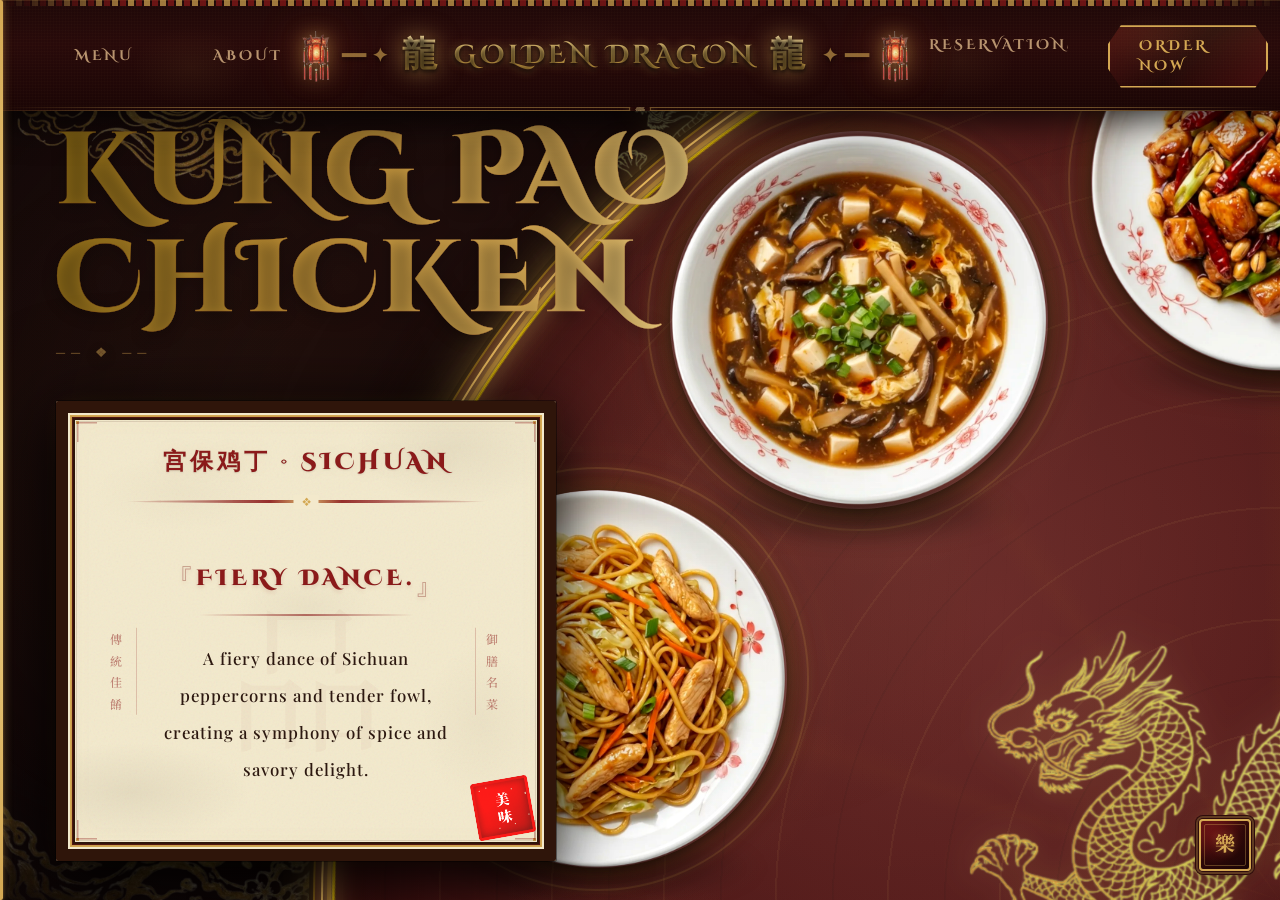
==== commit 1dea6ea3: "refactor: migrate all image assets from PNG/JPG to WebP format and update credit link in footer" ====
--- a/index.html
+++ b/index.html
@@ -4,7 +4,7 @@
   <meta charset="UTF-8">
   <meta name="viewport" content="width=device-width, initial-scale=1.0">
   <title>Golden Dragon — Chinese Restaurant</title>
-  <link rel="icon" type="image/png" href="images/logo.png">
+  <link rel="icon" type="image/png" href="images/logo.webp">
 
   <!-- Google Fonts -->
   <link rel="preconnect" href="https://fonts.googleapis.com">
@@ -54,13 +54,13 @@
         <a href="about.html" class="topbar-link">ABOUT</a>
       </div>
       <a href="index.html" class="topbar-brand">
-        <img src="images/lamp.png" alt="" class="brand-lamp brand-lamp--left" aria-hidden="true">
+        <img src="images/lamp.webp" alt="" class="brand-lamp brand-lamp--left" aria-hidden="true">
         <span class="brand-ornament" aria-hidden="true">━━ ✦</span>
         <span class="brand-icon">龍</span>
         <span class="brand-text">GOLDEN DRAGON</span>
         <span class="brand-icon">龍</span>
         <span class="brand-ornament" aria-hidden="true">✦ ━━</span>
-        <img src="images/lamp.png" alt="" class="brand-lamp brand-lamp--right" aria-hidden="true">
+        <img src="images/lamp.webp" alt="" class="brand-lamp brand-lamp--right" aria-hidden="true">
       </a>
       <div class="topbar-right">
         <a href="reservations.html" class="topbar-link">RESERVATIONS</a>
@@ -72,28 +72,28 @@
 
   <!-- ======================== DECORATIVE DRAGONS ======================== -->
   <div class="dragon dragon-top-center" aria-hidden="true">
-    <img src="images/dragon.png" alt="" class="dragon-img">
+    <img src="images/dragon.webp" alt="" class="dragon-img">
   </div>
 
   <div class="dragon dragon-bottom-left" aria-hidden="true">
-    <img src="images/dragon.png" alt="" class="dragon-img">
+    <img src="images/dragon.webp" alt="" class="dragon-img">
   </div>
   
   <div class="dragon dragon-bottom-right" aria-hidden="true">
-    <img src="images/dragon.png" alt="" class="dragon-img">
+    <img src="images/dragon.webp" alt="" class="dragon-img">
   </div>
 
   <!-- ======================== DECORATIVE ELEMENTS ======================== -->
   <div class="cloud-top-left" aria-hidden="true">
-    <img src="images/cloud.png" alt="" class="cloud-img">
+    <img src="images/cloud.webp" alt="" class="cloud-img">
   </div>
 
   <div class="branch-bottom-left" aria-hidden="true">
-    <img src="images/branch.png" alt="" class="branch-img">
+    <img src="images/branch.webp" alt="" class="branch-img">
   </div>
 
   <div class="cloud-middle-right" aria-hidden="true">
-    <img src="images/cloud2.png" alt="" class="cloud-img">
+    <img src="images/cloud2.webp" alt="" class="cloud-img">
   </div>
 
   <div class="table-corner" aria-hidden="true">
@@ -103,16 +103,16 @@
     <div class="wooden-table">
 
       <!-- 10 plates evenly spaced at 36° intervals -->
-      <div class="plate plate-1"><img src="images/d1.png" alt="Kung Pao Chicken" class="plate-img"><div class="plate-shadow"></div></div>
-      <div class="plate plate-2"><img src="images/d2.png" alt="Sweet and Sour Chicken" class="plate-img"><div class="plate-shadow"></div></div>
-      <div class="plate plate-3"><img src="images/d3.png" alt="Beef with Broccoli" class="plate-img"><div class="plate-shadow"></div></div>
-      <div class="plate plate-4"><img src="images/d4.png" alt="Mongolian Beef" class="plate-img"><div class="plate-shadow"></div></div>
-      <div class="plate plate-5"><img src="images/d5.png" alt="Sweet and Sour Shrimp" class="plate-img"><div class="plate-shadow"></div></div>
-      <div class="plate plate-6"><img src="images/d6.png" alt="Mapo Tofu" class="plate-img"><div class="plate-shadow"></div></div>
-      <div class="plate plate-7"><img src="images/d7.png" alt="Yangzhou Fried Rice" class="plate-img"><div class="plate-shadow"></div></div>
-      <div class="plate plate-8"><img src="images/d8.png" alt="Chicken Fried Rice" class="plate-img"><div class="plate-shadow"></div></div>
-      <div class="plate plate-9"><img src="images/d9.png" alt="Chow Mein" class="plate-img"><div class="plate-shadow"></div></div>
-      <div class="plate plate-10"><img src="images/d10.png" alt="Hot and Sour Soup" class="plate-img"><div class="plate-shadow"></div></div>
+      <div class="plate plate-1"><img src="images/d1.webp" alt="Kung Pao Chicken" class="plate-img"><div class="plate-shadow"></div></div>
+      <div class="plate plate-2"><img src="images/d2.webp" alt="Sweet and Sour Chicken" class="plate-img"><div class="plate-shadow"></div></div>
+      <div class="plate plate-3"><img src="images/d3.webp" alt="Beef with Broccoli" class="plate-img"><div class="plate-shadow"></div></div>
+      <div class="plate plate-4"><img src="images/d4.webp" alt="Mongolian Beef" class="plate-img"><div class="plate-shadow"></div></div>
+      <div class="plate plate-5"><img src="images/d5.webp" alt="Sweet and Sour Shrimp" class="plate-img"><div class="plate-shadow"></div></div>
+      <div class="plate plate-6"><img src="images/d6.webp" alt="Mapo Tofu" class="plate-img"><div class="plate-shadow"></div></div>
+      <div class="plate plate-7"><img src="images/d7.webp" alt="Yangzhou Fried Rice" class="plate-img"><div class="plate-shadow"></div></div>
+      <div class="plate plate-8"><img src="images/d8.webp" alt="Chicken Fried Rice" class="plate-img"><div class="plate-shadow"></div></div>
+      <div class="plate plate-9"><img src="images/d9.webp" alt="Chow Mein" class="plate-img"><div class="plate-shadow"></div></div>
+      <div class="plate plate-10"><img src="images/d10.webp" alt="Hot and Sour Soup" class="plate-img"><div class="plate-shadow"></div></div>
 
     </div>
 
--- a/css/style.css
+++ b/css/style.css
@@ -1429,23 +1429,6 @@
   width: 100%;
 }
 
-.info-card-hint {
-  font-family: var(--ff-body);
-  font-size: 0.7rem;
-  font-weight: 500;
-  letter-spacing: 3px;
-  color: rgba(139, 26, 26, 0.35);
-  text-transform: uppercase;
-  margin-top: 1.2rem;
-  display: block;
-  opacity: 0.7;
-  transition: all 0.4s ease;
-}
-
-.info-card-container:hover .info-card-hint {
-  opacity: 0;
-}
-
 /* ==========================================================================
    RESPONSIVE
    ========================================================================== */
@@ -1669,6 +1652,61 @@
     hue-rotate(5deg)
     drop-shadow(0 0 15px rgba(212, 168, 83, 0.4)); /* Golden glow */
   transform: scaleX(1) rotate(0deg); 
+}
+
+/* ==========================================================================
+   DECORATIVE ELEMENTS (CLOUD & BRANCH)
+   ========================================================================== */
+
+.cloud-top-left {
+  position: fixed;
+  top: -5vh;
+  left: -5vw;
+  width: 35vw;
+  max-width: 500px;
+  z-index: 80;
+  pointer-events: none;
+  opacity: 0.8;
+}
+
+.cloud-top-left .cloud-img {
+  width: 100%;
+  height: auto;
+  object-fit: contain;
+}
+
+.branch-bottom-left {
+  position: fixed;
+  bottom: -5vh;
+  left: -5vw;
+  width: 45vw;
+  max-width: 600px;
+  z-index: 80;
+  pointer-events: none;
+  opacity: 0.9;
+}
+
+.branch-bottom-left .branch-img {
+  width: 100%;
+  height: auto;
+  object-fit: contain;
+}
+
+.cloud-middle-right {
+  position: fixed;
+  top: 35vh;
+  right: 40vw;
+  width: 30vw;
+  max-width: 450px;
+  z-index: 80;
+  pointer-events: none;
+  opacity: 0.7;
+}
+
+.cloud-middle-right .cloud-img {
+  width: 100%;
+  height: auto;
+  object-fit: contain;
 }
 
 /* ==========================================================================
